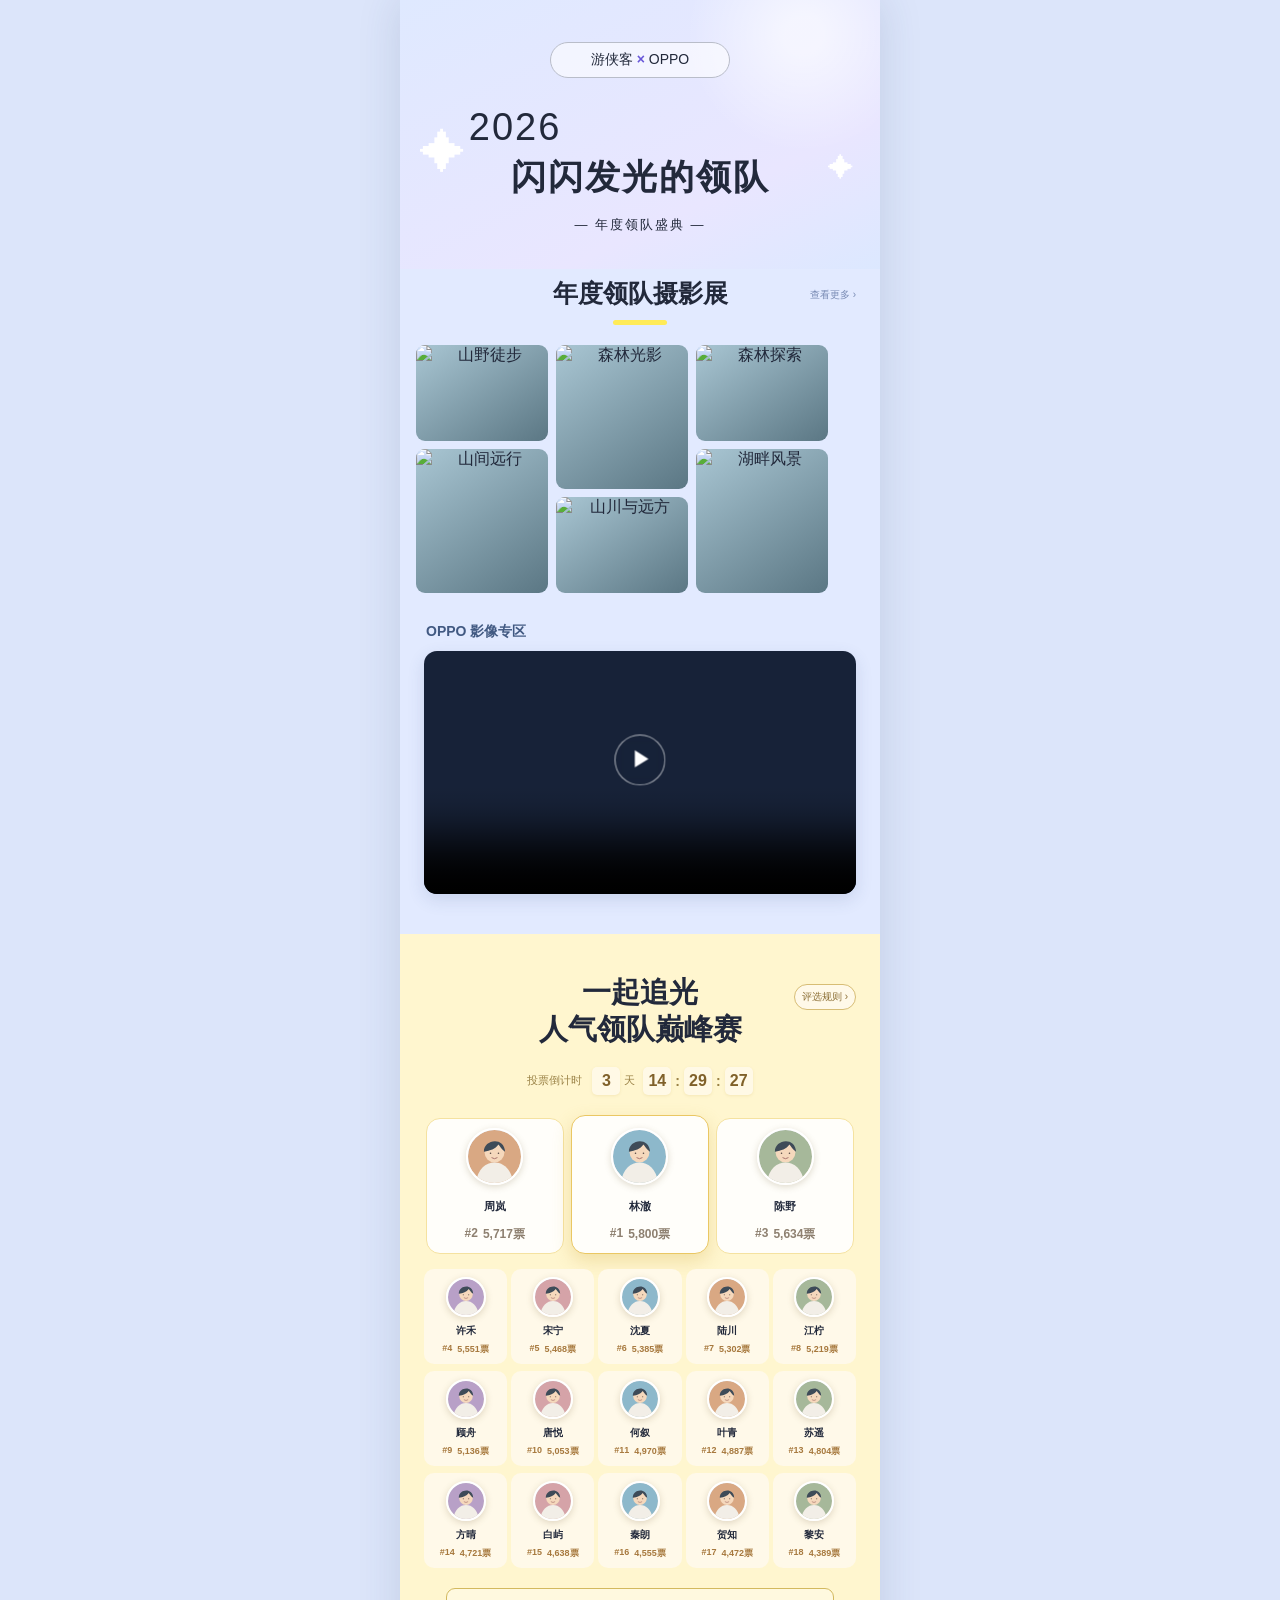
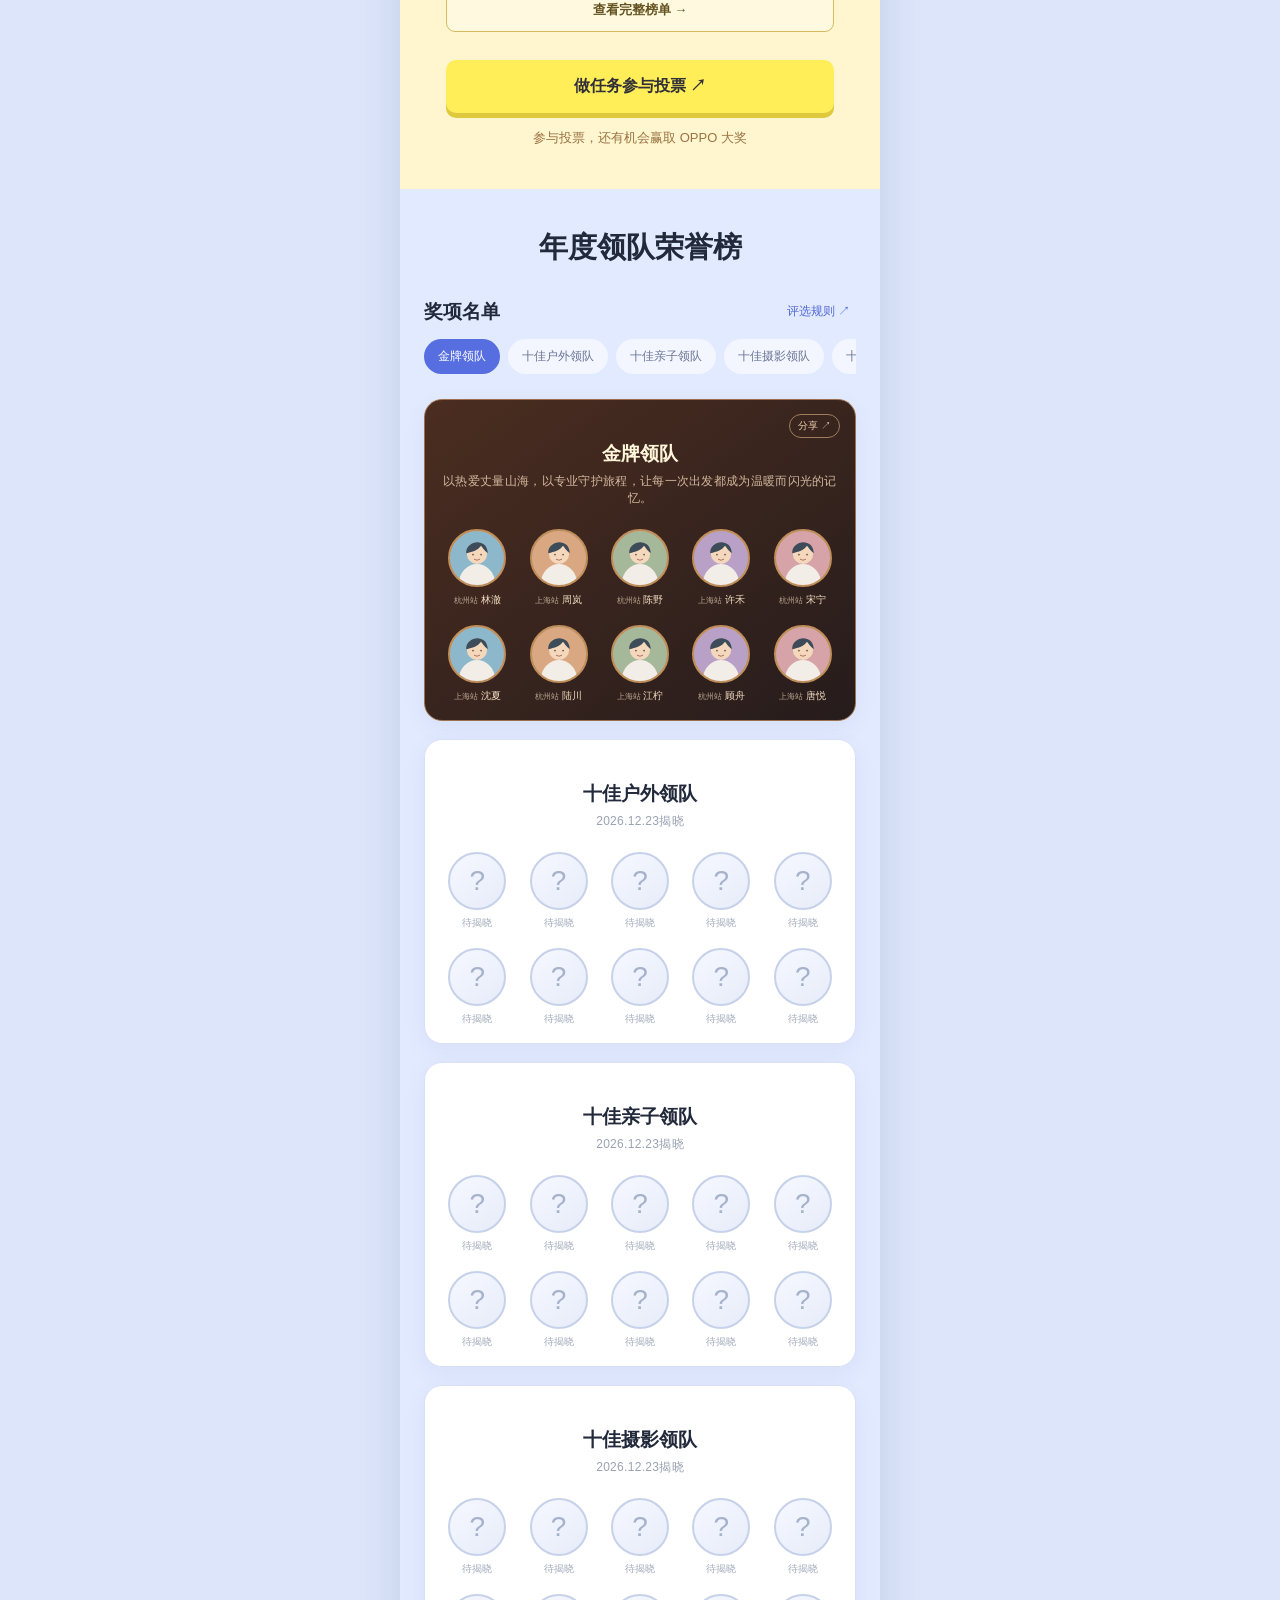
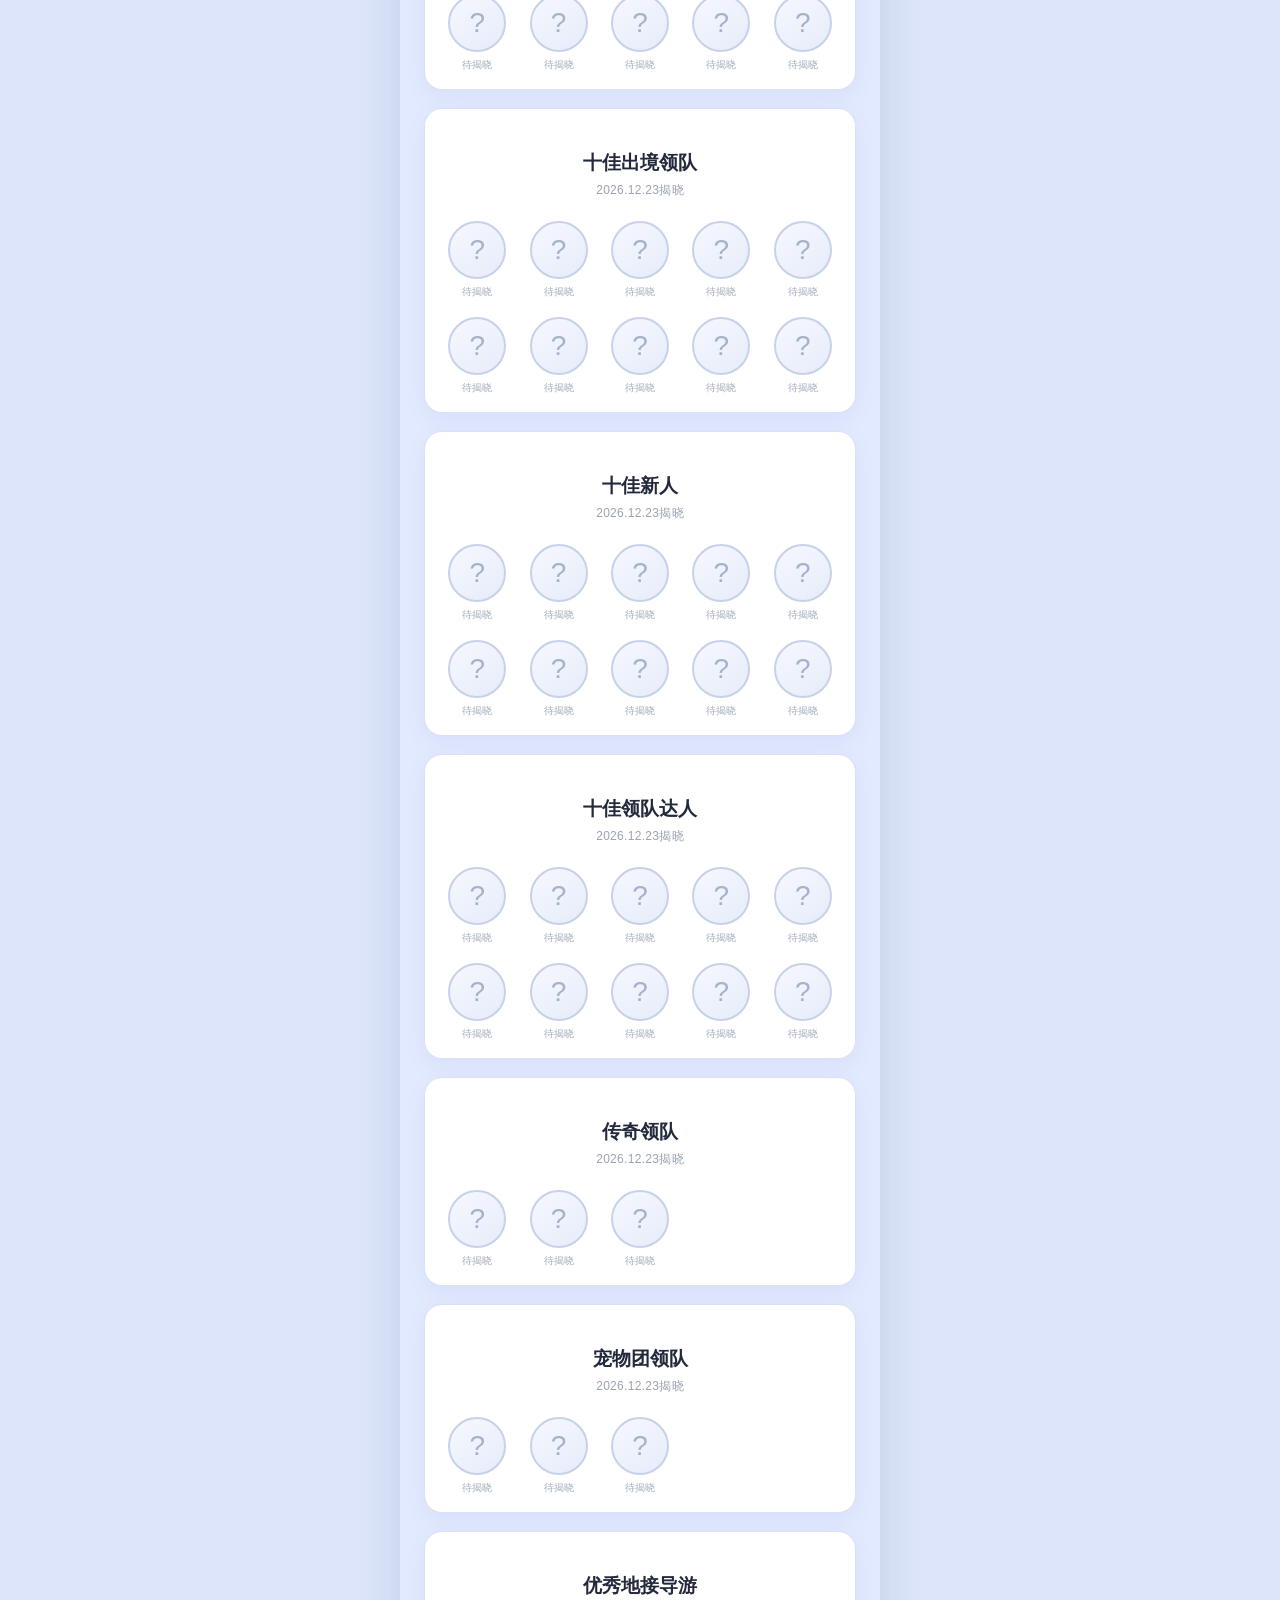
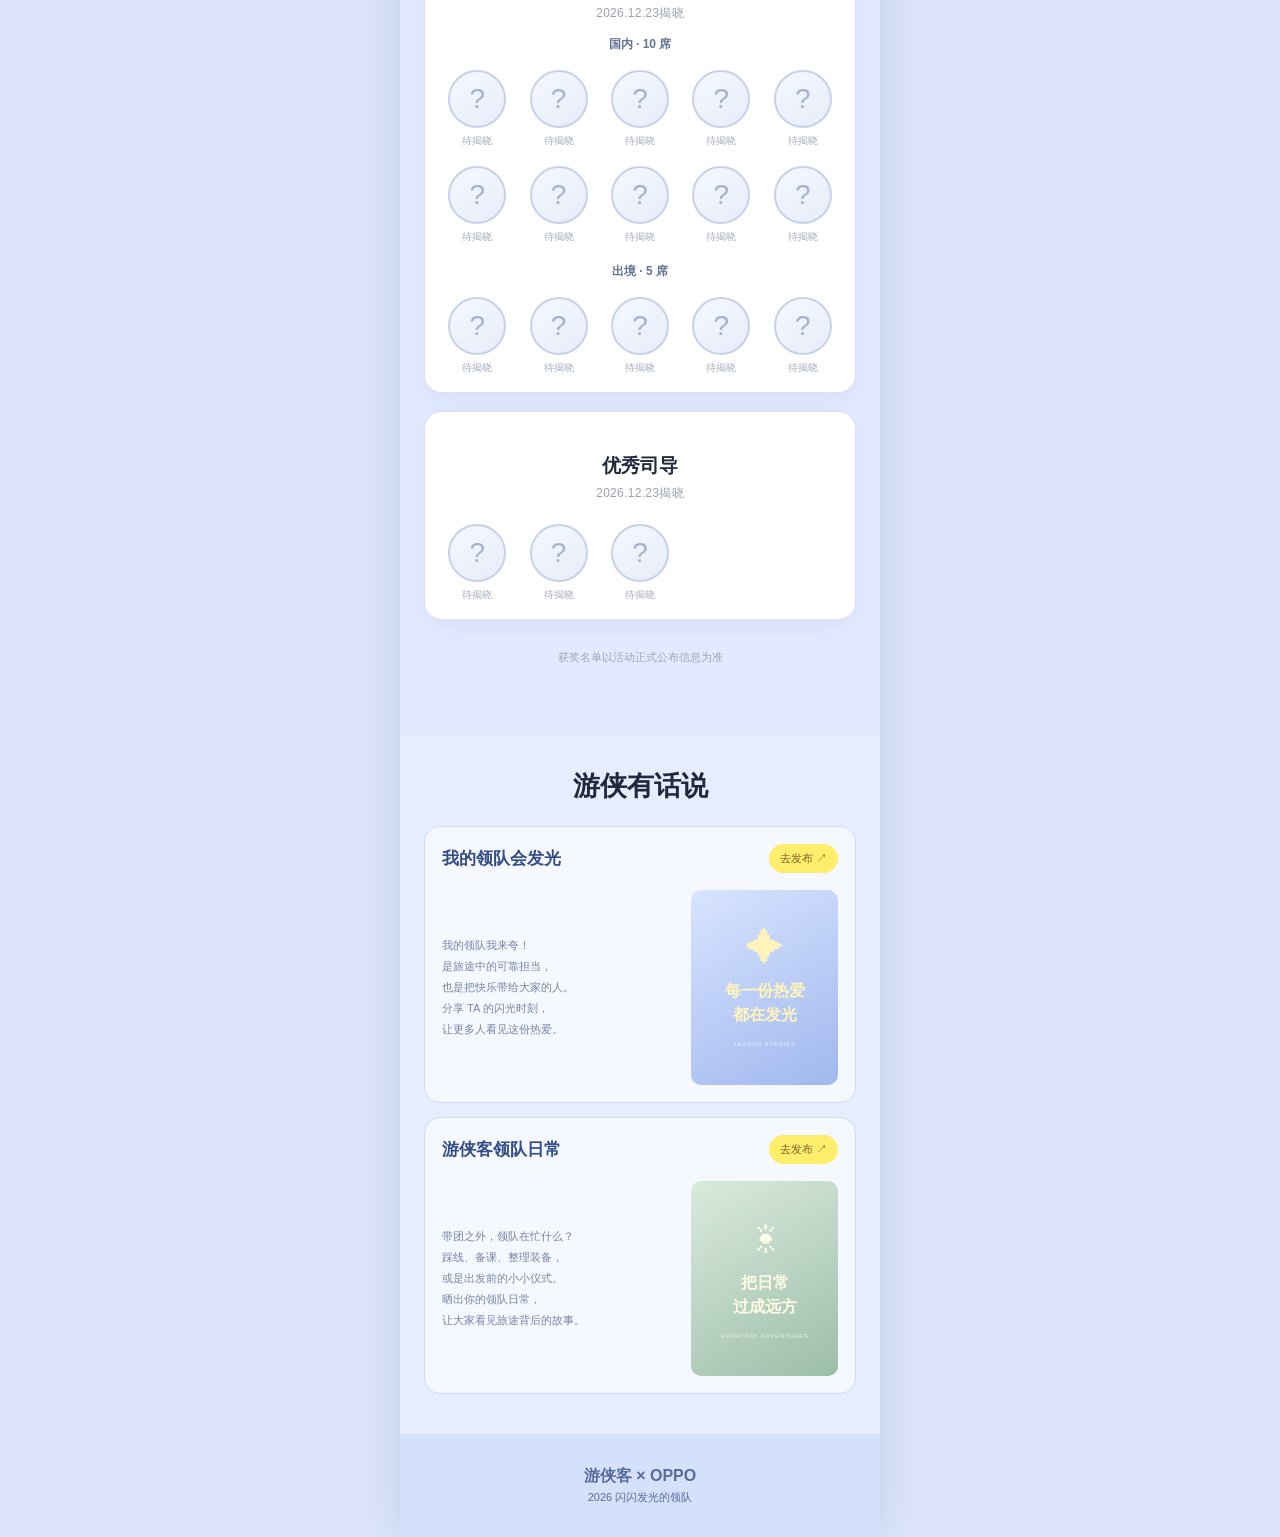
==== index.html @ f1cf66a9 "Add 2026 Youxiake leader awards prototype" ====
<!doctype html><html lang="zh-CN"><head><meta charset="utf-8"><meta name="viewport" content="width=device-width,initial-scale=1"><title>2026 闪闪发光的领队</title><link rel="stylesheet" href="style.css"></head><body><main class="page">
<header class="hero"><div class="brand">游侠客 <em>×</em> OPPO</div><div class="year">2026</div><h1>闪闪发光的领队</h1><p>— 年度领队盛典 —</p></header>
<section class="photo"><div class="photo-section-heading"><h2>年度领队摄影展</h2><a href="./photography.html">查看更多 ›</a></div><div class="photo-wall" tabindex="0" aria-label="年度领队摄影展，左右滑动查看照片"><div class="photo-wall-track"><div class="photo-wall-column"><div class="photo-wall-item wide"><img src="https://images.unsplash.com/photo-1551632811-561732d1e306?auto=format&amp;fit=crop&amp;w=600&amp;q=80" alt="山野徒步" loading="lazy"></div><div class="photo-wall-item tall"><img src="https://images.unsplash.com/photo-1500534623283-312aade485b7?auto=format&amp;fit=crop&amp;w=600&amp;q=80" alt="山间远行" loading="lazy"></div></div><div class="photo-wall-column"><div class="photo-wall-item tall"><img src="https://images.unsplash.com/photo-1472396961693-142e6e269027?auto=format&amp;fit=crop&amp;w=600&amp;q=80" alt="森林光影" loading="lazy"></div><div class="photo-wall-item wide"><img src="https://images.unsplash.com/photo-1469474968028-56623f02e42e?auto=format&amp;fit=crop&amp;w=600&amp;q=80" alt="山川与远方" loading="lazy"></div></div><div class="photo-wall-column"><div class="photo-wall-item wide"><img src="https://images.unsplash.com/photo-1441974231531-c6227db76b6e?auto=format&amp;fit=crop&amp;w=600&amp;q=80" alt="森林探索" loading="lazy"></div><div class="photo-wall-item tall"><img src="https://images.unsplash.com/photo-1470770841072-f978cf4d019e?auto=format&amp;fit=crop&amp;w=600&amp;q=80" alt="湖畔风景" loading="lazy"></div></div></div></div><section class="oppo-video-section" id="oppoZone" aria-label="OPPO影像视频专区"><div class="oppo-video-heading"><strong>OPPO 影像专区</strong></div><div class="oppo-video-player"><video id="oppoVideo" controls playsinline preload="none" poster="https://images.unsplash.com/photo-1469474968028-56623f02e42e?auto=format&amp;fit=crop&amp;w=900&amp;q=80" aria-label="OPPO影像示例视频"><source src="https://interactive-examples.mdn.mozilla.net/media/cc0-videos/flower.mp4" type="video/mp4">当前浏览器不支持视频播放。</video><button type="button" class="oppo-video-play" id="oppoVideoPlay" aria-label="播放影像视频"><span>▶</span></button></div><p id="oppoVideoStatus" class="oppo-video-status" role="status"></p></section></section>
<section class="vote"><div class="vote-title"><h2>一起追光<br>人气领队巅峰赛</h2><button id="voteRulesButton" type="button">评选规则 ›</button></div><div class="vote-countdown" aria-label="投票倒计时"><span>投票倒计时</span><div id="countdown"><b>3</b><em>天</em><b>14</b><i>:</i><b>29</b><i>:</i><b>29</b></div></div><div class="podium" id="podium"></div><div class="leader-grid" id="leaderGrid"></div><a class="ranking-link" href="./ranking.html">查看完整榜单 →</a><button class="main-action" id="voteButton">做任务参与投票 ↗</button><p class="prize">参与投票，还有机会赢取 OPPO 大奖</p></section>
<section class="awards" id="awards"><h2>年度领队荣誉榜</h2><div class="toolbar"><b>奖项名单</b><button id="rulesButton">评选规则 ↗</button></div><nav id="awardNav" class="award-nav" aria-label="奖项导航"></nav><div id="awardList"></div><small class="footnote">获奖名单以活动正式公布信息为准</small></section><section class="creation-section" aria-labelledby="creationTitle"><h2 id="creationTitle">游侠有话说</h2><article class="creation-card glow-story"><div class="creation-card-heading"><h3>我的领队会发光</h3><button type="button" data-publish-topic="我的领队会发光">去发布 ↗</button></div><div class="creation-card-body"><p>我的领队我来夸！<br>是旅途中的可靠担当，<br>也是把快乐带给大家的人。<br>分享 TA 的闪光时刻，<br>让更多人看见这份热爱。</p><div class="creation-art glow-art" aria-hidden="true"><span>✦</span><b>每一份热爱<br>都在发光</b><small>LEADER STORIES</small></div></div></article><article class="creation-card daily-story"><div class="creation-card-heading"><h3>游侠客领队日常</h3><button type="button" data-publish-topic="游侠客领队日常">去发布 ↗</button></div><div class="creation-card-body"><p>带团之外，领队在忙什么？<br>踩线、备课、整理装备，<br>或是出发前的小小仪式。<br>晒出你的领队日常，<br>让大家看见旅途背后的故事。</p><div class="creation-art daily-art" aria-hidden="true"><span>☀</span><b>把日常<br>过成远方</b><small>EVERYDAY ADVENTURES</small></div></div></article></section><footer>游侠客 × OPPO<br><small>2026 闪闪发光的领队</small></footer></main><div id="toast" class="toast" role="status"></div><dialog id="voteRulesDialog" class="half-sheet"><form method="dialog"><button class="close" aria-label="关闭">×</button><h2>人气领队评选规则</h2><ol><li><b>参选范围</b><p>所有参选领队进入人气领队池。</p></li><li><b>评选方式</b><p>通过投票产生人气领队，按有效票数排序，前 20 名成为人气领队。</p></li><li><b>榜单展示</b><p>活动页展示前 18 名；点击“查看完整榜单”可查看完整排名。排名与票数以正式活动数据为准。</p></li><li><b>参与方式</b><p>投票任务及 OPPO 奖品详情将在活动开启时公布。</p></li></ol><button class="dialog-ok">我知道了</button></form></dialog><dialog id="rulesDialog"><form method="dialog"><button class="close" aria-label="关闭">×</button><h2>评选规则</h2><p>人气领队由投票选出前 20 名。其他奖项每天上午 10:00 揭晓 2–3 个，未揭晓席位以问号展示。</p><p>具体评选标准、投票任务、活动时间及奖品规则将在官方公布后补充。</p><button class="dialog-ok">知道了</button></form></dialog><script src="ranking-data.js"></script><script src="app.js"></script><script src="leader-popup.js"></script><script src="vote-tasks.js"></script><script src="award-posters.js"></script></body></html>
---- style.css ----
:root{font-family:-apple-system,BlinkMacSystemFont,"PingFang SC","Microsoft YaHei",sans-serif;color:#22293b;background:#dce5fa}*{box-sizing:border-box}html{scroll-behavior:smooth}body{margin:0}button{font:inherit;cursor:pointer}.page{max-width:480px;min-height:100vh;margin:auto;background:#e2eaff;box-shadow:0 0 40px #2d467227;overflow:hidden}.hero{position:relative;min-height:430px;padding:42px 26px 30px;text-align:center;background:radial-gradient(circle at 84% 13%,#fff9 0 4%,transparent 25%),linear-gradient(155deg,#dfe9ff,#e9e6ff 70%,#dce8ff)}.hero:before,.hero:after{content:'✦';position:absolute;color:#fff;font-size:46px}.hero:before{left:20px;top:126px}.hero:after{right:26px;bottom:85px;font-size:26px}.brand{display:inline-block;min-width:180px;padding:8px 20px;border:1px solid #b9bdc9;border-radius:30px;background:#fff9;font-size:14px}.brand em{font-style:normal;font-weight:800;color:#6958d9}.year{margin-top:40px;text-align:left;padding-left:10%;font-size:38px;font-weight:300;letter-spacing:2px}.hero h1{margin:5px 0 15px;font-size:35px;font-weight:600;letter-spacing:2px}.hero p{font-size:13px;letter-spacing:2px}.countdown{display:flex;flex-direction:column;gap:6px;width:72%;margin:28px auto 0;padding:14px;border:2px solid #668cff;border-radius:8px;background:#ffffff4d;font-size:12px}.countdown strong{font-size:19px}.photo,.vote,.awards{padding:40px 24px}.photo{text-align:center;padding-top:15px}.eyebrow{display:block;font-size:10px;font-weight:800;letter-spacing:2px;color:#6474a9}.photo h2,.vote h2,.awards h2{margin:12px 0;font-size:27px;line-height:1.3}.photo>p,.vote>p,.awards>p{font-size:13px;line-height:1.7}.photo h2:after{content:'';display:block;width:54px;height:5px;border-radius:5px;background:#ffeb58;margin:12px auto}.photo-grid{display:grid;grid-template-columns:1fr 1fr;gap:8px;margin-top:24px}.tile{display:flex;align-items:end;min-height:160px;padding:10px;border-radius:10px;color:white;text-align:left;font-size:11px;font-weight:700;text-shadow:0 1px 5px #0008}.mountains{background:linear-gradient(145deg,#adc3a7 8%,#70859b 52%,#303d55)}.sky{background:linear-gradient(150deg,#9fcae9,#5f86ac 60%,#30496a)}.city{background:linear-gradient(145deg,#d0b292,#837b73 60%,#4b5664)}.forest{background:linear-gradient(145deg,#b2caa0,#588c7b 55%,#284e5a)}.asset-note{display:block;margin-top:10px;color:#8992a8;font-size:10px}.oppo{position:relative;overflow:hidden;min-height:200px;margin-top:35px;padding:40px 20px;border-radius:18px;background:radial-gradient(circle at 80% 35%,#5678ab 0,#1c315b 45%,#111c3a 75%);color:white;text-align:left}.oppo:after{content:'◉';position:absolute;right:12px;top:24px;font-size:145px;line-height:1;color:#91b7ff44}.oppo span{position:relative;z-index:1;padding:5px 10px;border:1px solid #a9d5ff;border-radius:20px;font-size:11px}.oppo h3{position:relative;z-index:1;margin:34px 0 7px;font-size:21px}.oppo p{position:relative;z-index:1;font-size:11px;color:#c6d4ee}.vote{background:#fff6cf;text-align:center}.vote .eyebrow{color:#a88637}.vote h2{font-size:31px}.ranking{display:flex;align-items:center;justify-content:space-between;margin-top:25px;padding:14px 16px;border-radius:14px;background:#fff;color:#272f45;font-size:13px}.ranking b{color:#e68154}.ranking button,.toolbar button{border:0;background:none;color:#5368d4;font-size:12px}.podium{display:flex;align-items:end;justify-content:center;gap:12px;margin:26px 0 12px}.podium>div{display:flex;flex-direction:column;align-items:center;gap:7px;width:29%}.podium i{font-style:normal;font-size:13px;color:#b49762}.podium b{display:grid;place-items:center;width:70px;height:70px;border:3px solid #fff;border-radius:50%;background:#e6e4df;color:#aaa;font-size:35px;box-shadow:0 5px 13px #ac925530}.podium .champion b{width:90px;height:90px;background:#fff3bb;border-color:#f6ce61;color:#d9b963}.podium span{font-size:12px;color:#8e8070}.vote>small{color:#9b8966;font-size:11px}.main-action{display:block;width:90%;margin:28px auto 0;padding:16px;border:0;border-radius:10px;background:#ffee57;color:#313039;font-weight:800;box-shadow:0 5px 0 #dfc93f}.prize{margin:14px 0 0;color:#9a7444}.awards{text-align:center}.awards h2{font-size:29px}.schedule{display:flex;align-items:center;justify-content:space-between;margin:28px 0;padding:16px;border:1px solid #bfcbf1;border-radius:12px;background:#f3f6ff;text-align:left}.schedule b,.schedule small{display:block}.schedule b{font-size:13px}.schedule small{margin-top:5px;color:#838ba3;font-size:11px}.schedule button{padding:8px 10px;border:1px solid #c8cde0;border-radius:20px;background:white;font-size:11px}.toolbar{display:flex;justify-content:space-between;align-items:center;margin:32px 0 14px;text-align:left}.toolbar b{font-size:19px}.award-nav{display:flex;gap:8px;overflow:auto;scrollbar-width:none;padding-bottom:15px}.award-nav button{flex:none;padding:9px 13px;border:0;border-radius:20px;background:#f4f6ff;color:#6a7594;font-size:12px}.award-nav button.active{background:#566ee0;color:white}.award{scroll-margin-top:20px;margin:12px 0 18px;padding:17px 15px 12px;border:1px solid #d9e0fa;border-radius:18px;background:#fff;text-align:left;box-shadow:0 7px 22px #41609a12}.award-head{display:flex;align-items:center;gap:12px;margin-bottom:17px}.icon{display:grid;place-items:center;flex:none;width:46px;height:46px;border-radius:12px;background:#fff0ca;color:#a87d1e;font-size:25px}.award-head>div:nth-child(2){flex:1}.award-head small{color:#a38c62;font-size:10px}.award-head h3{margin:3px 0;font-size:17px}.award-head p{margin:0;color:#9aa2b2;font-size:11px}.award-head>strong{color:#d6b971;font-size:27px}.award-head>strong small{margin-left:2px;color:#adb4c1}.green .icon{background:#e4f5e9;color:#519975}.coral .icon{background:#fff0e8;color:#e88c69}.blue .icon{background:#e9f1ff;color:#6989d1}.violet .icon{background:#f0ebff;color:#9276d1}.mint .icon{background:#e6f9f5;color:#55ab9a}.rose .icon{background:#ffebf3;color:#d2759c}.winner-row{display:flex;gap:9px;overflow-x:auto;scroll-snap-type:x mandatory;scrollbar-width:none;padding:2px 1px 8px}.winner{position:relative;display:flex;flex:0 0 91px;height:125px;flex-direction:column;align-items:center;justify-content:center;border:1px solid #e2e7f4;border-radius:10px;background:linear-gradient(150deg,#f7f9ff,#eef2fb);scroll-snap-align:start}.winner>span{position:absolute;top:8px;left:9px;color:#b3bbca;font-size:10px}.winner b{font-size:43px;font-weight:300;color:#c1cadc}.winner small{font-size:10px;color:#a7afbd}.subgroup{margin:10px 0 8px;color:#657394;font-size:12px;font-weight:700}.swipe-hint{text-align:right;color:#aab2c2;font-size:10px}.footnote{display:block;margin:30px 0;color:#9ca5ba;font-size:11px}footer{padding:32px;text-align:center;background:#d5e0fa;color:#586c9b;font-weight:700}footer small{font-size:11px;font-weight:400}.toast{position:fixed;z-index:4;left:50%;bottom:28px;transform:translateX(-50%);width:max-content;max-width:90vw;padding:11px 17px;border-radius:20px;background:#263248;color:white;font-size:12px;opacity:0;pointer-events:none;transition:opacity .2s}.toast.visible{opacity:1}dialog{max-width:380px;width:calc(100% - 40px);border:0;border-radius:17px;padding:22px;color:#273047;box-shadow:0 15px 55px #1b2e6070}dialog::backdrop{background:#14234580}dialog h2{margin:5px 0 18px}dialog p{font-size:13px;line-height:1.8}.close{float:right;border:0;background:none;font-size:23px}.dialog-ok{width:100%;margin-top:10px;padding:12px;border:0;border-radius:9px;background:#566ee0;color:white}@media(max-width:360px){.photo,.vote,.awards{padding-left:17px;padding-right:17px}.hero h1{font-size:30px}.tile{min-height:130px}}

.photo-carousel{position:relative;width:min(100%,330px);aspect-ratio:3/4;margin:24px auto 0;overflow:hidden;border-radius:14px;box-shadow:0 12px 30px #334a7540}.photo-track{display:flex;width:100%;height:100%;transition:transform .4s ease}.photo-slide{display:flex;align-items:end;flex:0 0 100%;width:100%;height:100%;padding:22px;color:white;text-align:left;font-size:17px;font-weight:700;text-shadow:0 2px 8px #0008}.photo-arrow{position:absolute;top:50%;transform:translateY(-50%);display:grid;place-items:center;width:34px;height:42px;border:0;border-radius:8px;background:#17243d88;color:white;font-size:29px}.photo-arrow.previous{left:9px}.photo-arrow.next{right:9px}.photo-pagination{display:flex;justify-content:center;gap:7px;margin:14px 0 0}.photo-pagination button{width:7px;height:7px;padding:0;border:0;border-radius:10px;background:#aebbd9}.photo-pagination button.active{width:19px;background:#5f7fe4}@media(prefers-reduced-motion:reduce){.photo-track{transition:none}}

.ranking{align-items:flex-start;text-align:left}.ranking small{color:#9a9da3;font-size:10px}.podium{gap:5px}.podium .leader-card{width:32%;padding:11px 3px 14px;background:#fffefa;border:1px solid #f5e2a0;border-radius:14px}.podium .leader-card:nth-child(2){padding-top:17px;border-color:#eac763;box-shadow:0 7px 18px #d2ae4950}.leader-card{display:flex;flex-direction:column;align-items:center;min-width:0;text-align:center}.leader-rank{font-size:11px;font-weight:800;color:#b18f50}.leader-avatar{display:grid;place-items:center;flex:none;width:48px;height:48px;margin:7px auto;border:2px solid #f1d384;border-radius:50%;background:linear-gradient(145deg,#d6e0f2,#f3e6ca);color:#aaacc0;font-size:24px}.featured .leader-avatar{width:65px;height:65px}.leader-card strong{width:100%;overflow:hidden;text-overflow:ellipsis;white-space:nowrap;font-size:12px}.leader-station{width:100%;overflow:hidden;text-overflow:ellipsis;white-space:nowrap;margin-top:3px;color:#9299a9;font-size:10px}.leader-votes{margin-top:5px;color:#c09049;font-size:10px;font-weight:700}.leader-grid{display:grid;grid-template-columns:repeat(5,minmax(0,1fr));gap:10px 4px;margin-top:20px}.leader-grid .leader-card{padding:8px 1px 9px;background:#fff9e9;border-radius:10px}.leader-grid .leader-avatar{width:42px;height:42px;font-size:20px}.leader-grid .leader-card strong{font-size:10px}.leader-grid .leader-station,.leader-grid .leader-votes{font-size:9px}.ranking-link{display:block;width:90%;margin:20px auto 0;padding:12px;border:1px solid #d3b95f;border-radius:9px;color:#645321;text-decoration:none;font-size:13px;font-weight:700;background:#fff9df}.full-ranking{min-height:100vh;padding:28px 20px;background:#e2eaff}.return-link{display:inline-block;margin-bottom:32px;color:#5269bd;text-decoration:none;font-size:13px}.full-ranking h1{margin:10px 0;font-size:27px}.full-ranking>p{font-size:13px}.ranking-disclaimer{margin:20px 0;padding:13px;border-radius:10px;background:#fff9d9;color:#806d3b;font-size:11px}.full-ranking-row{display:flex;align-items:center;gap:12px;margin-bottom:8px;padding:9px 12px;border-radius:12px;background:#fff}.full-ranking-row>b{width:33px;color:#6b78a5;font-size:13px}.full-ranking-row .leader-avatar{width:40px;height:40px;margin:0;font-size:20px}.full-ranking-row>div:nth-child(3){flex:1}.full-ranking-row strong,.full-ranking-row small{display:block}.full-ranking-row strong{font-size:13px}.full-ranking-row small{margin-top:4px;color:#9aa3b4;font-size:11px}.full-ranking-row>span{color:#ab8d4c;font-size:12px}@media(max-width:360px){.leader-grid{gap:8px 2px}.leader-grid .leader-avatar{width:36px;height:36px}}

/* Compact five-column leader ranking */
.podium{gap:7px;margin:20px 0 12px}.podium .leader-card{padding:9px 3px 10px}.podium .leader-card:nth-child(2){padding-top:12px}.leader-avatar,.featured .leader-avatar,.leader-grid .leader-avatar{display:block;object-fit:cover;margin:0 auto 7px;border:2px solid #fff;border-radius:50%;box-shadow:0 2px 7px #6e5b3038}.featured .leader-avatar{width:57px;height:57px}.leader-grid{gap:7px 4px;margin-top:15px}.leader-grid .leader-card{padding:8px 2px;background:#fff9e9}.leader-grid .leader-avatar{width:40px;height:40px}.leader-identity{display:flex;justify-content:center;align-items:center;gap:2px;width:100%;white-space:nowrap}.leader-identity span{color:#89909a;font-size:9px}.leader-identity strong{width:auto;max-width:42px;font-size:10px}.leader-score{display:flex;justify-content:center;gap:5px;width:100%;margin-top:5px;color:#a7793e;font-size:9px;font-weight:700;white-space:nowrap}.podium .leader-identity span,.podium .leader-identity strong{font-size:11px}.podium .leader-score{font-size:10px}.full-ranking-row .leader-avatar{object-fit:cover}.full-ranking-row>span{font-variant-numeric:tabular-nums}@media(max-width:360px){.leader-grid .leader-avatar{width:34px;height:34px}.leader-grid .leader-identity{gap:1px}.leader-grid .leader-identity span,.leader-grid .leader-identity strong,.leader-grid .leader-score{font-size:8px}}

.award-head{position:relative;justify-content:center;text-align:center}.award-head>div:nth-child(2){flex:0 1 auto}.award-head .icon{position:absolute;left:0;top:0}.award-head>strong{position:absolute;right:0;top:4px}.award-head h3{font-size:18px}.is-revealed{background:linear-gradient(145deg,#4b2d20,#261c1c);border-color:#9b704b;color:#fff}.is-revealed .award-head h3{color:#fff5d8}.is-revealed .award-head p,.is-revealed .award-head small{color:#d3b89e}.is-revealed .award-head>strong{color:#efcd8f}.revealed-grid{display:grid;grid-template-columns:repeat(5,minmax(0,1fr));gap:17px 7px;padding:8px 0 10px}.revealed-winner{min-width:0;text-align:center}.revealed-winner img{display:block;width:min(100%,58px);aspect-ratio:1;margin:0 auto 5px;object-fit:cover;border:2px solid #c18d58;border-radius:50%;background:#bda78d}.revealed-winner span{display:block;overflow:hidden;text-overflow:ellipsis;white-space:nowrap;color:#f4dec2;font-size:11px}@media(max-width:360px){.revealed-grid{gap:14px 4px}.revealed-winner span{font-size:10px}}

.question-avatar{display:grid;place-items:center;width:min(100%,58px);aspect-ratio:1;margin:0 auto 5px;border:2px solid #c7d2ea;border-radius:50%;background:linear-gradient(145deg,#f6f8ff,#e6ecf9);color:#a5b2ca;font-size:28px;font-weight:300}.pending-winner span{color:#a3adbd}.award .subgroup{text-align:center;margin:14px 0 9px}.award .revealed-grid{padding-bottom:4px}

.award-head{min-height:auto;margin-bottom:14px}.award-head>div:nth-child(1){flex:1}.award-head h3{margin:0 0 6px;font-size:19px}.award-head p{font-size:12px;letter-spacing:.3px}.is-revealed .award-head p{color:#d3b89e}

.vote-title{position:relative;display:flex;justify-content:center;align-items:flex-start;margin:8px 0 18px}.vote-title h2{margin:0;font-size:29px}.vote-title button{position:absolute;right:0;top:10px;padding:5px 7px;border:1px solid #d7bd75;border-radius:20px;background:#fff9e8;color:#8d7036;font-size:10px;white-space:nowrap}.half-sheet{position:fixed;top:auto;bottom:0;left:0;right:0;width:min(100%,480px);max-width:none;max-height:65vh;margin:0 auto;padding:24px 23px calc(22px + env(safe-area-inset-bottom));border-radius:20px 20px 0 0;overflow:auto}.half-sheet h2{font-size:21px}.half-sheet ol{padding-left:23px;margin:20px 0}.half-sheet li{margin:0 0 18px;padding-left:2px;font-size:14px}.half-sheet li p{margin:6px 0 0;color:#737d90;font-size:12px;line-height:1.6}.half-sheet .dialog-ok{position:sticky;bottom:0}@media(max-width:390px){.vote-title{padding-top:27px}.vote-title button{top:0}.vote-title h2{font-size:27px}}

.avatar-button{display:block;margin:0 auto;padding:0;border:0;border-radius:50%;background:none;cursor:pointer}.avatar-button:focus-visible{outline:3px solid #5d75df;outline-offset:3px}.leader-dialog{width:min(400px,calc(100% - 28px));max-width:none;max-height:94vh;padding:12px;border:0;border-radius:19px;background:#fff;overflow:auto;box-shadow:0 18px 60px #0e1b3a80}.leader-dialog::backdrop{background:#17213d99}.leader-dialog-inner{position:relative}.leader-dialog-close{position:absolute;z-index:2;right:8px;top:8px;width:32px;height:32px;border:0;border-radius:50%;background:#ffffffd9;color:#29344d;font-size:22px}.leader-poster{position:relative;display:flex;flex-direction:column;align-items:center;justify-content:center;aspect-ratio:3/4;overflow:hidden;border-radius:13px;background:radial-gradient(circle at 50% 30%,#e6ecff 0,#cbd9fc 38%,#687fcb 100%);color:#243258;text-align:center}.poster-brand{position:absolute;top:20px;padding:5px 14px;border:1px solid #8293c1;border-radius:20px;background:#fffb;font-size:11px}.poster-glow{position:absolute;right:25px;top:75px;color:#fff9;font-size:55px}.leader-poster img{width:105px;height:105px;object-fit:cover;border:4px solid white;border-radius:50%;box-shadow:0 8px 25px #324d8a55}.poster-station{margin-top:18px;font-size:13px}.leader-poster h2{margin:5px 0 15px;font-size:30px}.poster-stats{display:flex;width:78%;justify-content:center;gap:38px;padding:13px 0;border-top:1px solid #ffffff9c;border-bottom:1px solid #ffffff9c}.poster-stats small,.poster-stats strong{display:block}.poster-stats small{font-size:11px;color:#4d6097}.poster-stats strong{margin-top:5px;font-size:19px}.poster-caption{position:absolute;bottom:17px;font-size:11px;letter-spacing:2px}.leader-dialog-actions{display:flex;gap:10px;margin-top:12px}.leader-dialog-actions button{flex:1;padding:13px;border:0;border-radius:9px;background:#ffe85a;color:#2d3347;font-weight:700}.leader-dialog-actions button+button{border:1px solid #c9d2e8;background:#fff;color:#5366a4}

.ranking-search{display:flex;gap:8px;margin:22px 0 18px}.ranking-search input{flex:1;min-width:0;padding:12px 14px;border:1px solid #ccd6ef;border-radius:10px;background:#fff;color:#273047;font:inherit;font-size:13px}.ranking-search input:focus{outline:2px solid #7c95e6;outline-offset:1px}.ranking-search button{padding:0 20px;border:0;border-radius:10px;background:#566ee0;color:#fff;font-size:13px;font-weight:600}.ranking-empty{text-align:center;padding:35px 10px;color:#7d89a3;font-size:13px}.full-ranking-row>div:has(>strong){flex:1}

.task-sheet{position:fixed;top:auto;bottom:0;left:0;right:0;width:min(100%,480px);max-width:none;max-height:72vh;margin:0 auto;padding:10px 20px calc(20px + env(safe-area-inset-bottom));overflow:auto;border:0;border-radius:22px 22px 0 0;background:linear-gradient(180deg,#e8eeff,#f8faff);color:#293650;box-shadow:0 -12px 45px #263e6c30}.task-sheet::backdrop{background:#1c2a486e}.task-handle{width:35px;height:4px;margin:0 auto 20px;border-radius:5px;background:#bbc9e9}.task-heading{display:flex;justify-content:space-between;align-items:center;margin-bottom:8px}.task-heading span{font-size:11px;color:#7184b5;letter-spacing:2px}.task-heading h2{margin:5px 0 9px;font-size:21px}.task-close{align-self:flex-start;width:30px;height:30px;padding:0;border:0;border-radius:50%;background:#fff;color:#7c88a4;font-size:23px}.task-row{display:flex;align-items:center;gap:11px;padding:17px 0;border-bottom:1px solid #dfe6f5}.task-row:last-child{border:0}.task-icon{display:grid;place-items:center;flex:none;width:40px;height:44px;border-radius:12px;background:#dee7ff;color:#637bdd;font-size:25px}.task-copy{flex:1;min-width:0}.task-name{font-size:13px;font-weight:700;line-height:1.5}.task-type{display:inline-block;margin-top:4px;padding:2px 6px;border-radius:4px;background:#e9eefc;color:#8894b1;font-size:9px}.task-copy p{margin:5px 0;color:#8b96ae;font-size:10px;line-height:1.6}.task-copy strong{font-size:11px;color:#a58a31}.task-action{flex:none;padding:8px 12px;border:0;border-radius:20px;background:#ffeb66;color:#635323;font-size:12px;font-weight:600}.task-action:active{background:#f2d950}.task-feedback{margin:5px 0 0;font-size:11px;line-height:1.7;color:#657ba7}.task-feedback:empty{display:none}@media(max-width:360px){.task-sheet{padding-left:15px;padding-right:15px}.task-row{gap:8px}.task-icon{width:33px;height:38px}.task-action{padding:8px 10px}.task-heading h2{font-size:19px}}

.task-copy .task-type{display:block;width:max-content;margin:0 0 7px;padding:0;background:none;color:#596fa9;font-size:12px;font-weight:700}.task-copy p{margin:0 0 7px;color:#485974;font-size:12px;line-height:1.7}

.available-points{margin:11px 0 0;text-align:center;color:#8994aa;font-size:11px;line-height:1.5}.available-points b{margin-left:4px;color:#a58a31;font-size:13px;font-weight:700}.task-points{margin:0 0 2px;text-align:left}

.vote-result{width:min(340px,calc(100% - 48px));padding:27px 22px 20px;text-align:center;border:0;border-radius:18px;background:#f8faff;color:#293650}.vote-result::backdrop{background:#14234570}.vote-success-icon{display:grid;place-items:center;width:48px;height:48px;margin:0 auto 13px;border-radius:50%;background:#e3ebff;color:#617cdf;font-size:27px}.vote-result h2{margin:0 0 15px;font-size:21px}.vote-result p{margin:0;font-size:14px;line-height:1.9}.vote-result p strong{color:#a58a31;white-space:nowrap}.vote-result>small{display:block;margin-top:9px;color:#8b95ab;font-size:11px}.vote-result form button{width:100%;margin-top:24px;padding:12px;border:0;border-radius:9px;background:#ffeb66;color:#635323;font-weight:700}

.poster-award{margin-top:8px;padding:7px 15px;border:1px solid #ffffffa6;border-radius:20px;background:#ffffff40;color:#475d9a;font-size:13px;letter-spacing:2px}.leader-dialog-inner>.poster-stats{width:100%;margin:12px 0 0;padding:13px 0;border:1px solid #e3e9f6;border-radius:10px;background:#f5f8ff;gap:0}.leader-dialog-inner>.poster-stats>div{flex:1}.leader-dialog-inner>.poster-stats>div+div{border-left:1px solid #dce4f3}.leader-dialog-inner>.poster-stats strong{font-size:19px;color:#334c8c}.leader-promotions{display:grid;grid-template-columns:repeat(2,minmax(0,1fr));gap:12px;margin-top:14px}.leader-promotions[hidden]{display:none}.leader-promotion{min-width:0;display:block;text-decoration:none;text-align:left;color:#33415d}.leader-promotion img{display:block;width:100%;aspect-ratio:1;object-fit:cover;border-radius:9px;background:#e9edf7}.leader-promotion>span{display:block;margin:6px 0 3px;color:#8b97ad;font-size:10px}.leader-promotion>strong{display:-webkit-box;-webkit-box-orient:vertical;-webkit-line-clamp:2;overflow:hidden;font-size:12px;font-weight:600;line-height:1.6}.leader-dialog{overscroll-behavior:contain}

/* Compact profile promotions, with the poster kept at a 3:4 ratio. */
.leader-dialog{width:min(360px,calc(100% - 28px));padding:10px;max-height:96dvh}
.leader-poster{width:min(100%,calc((100dvh - 310px)*.75));min-width:150px;margin:0 auto}
.leader-poster img{width:clamp(60px,12dvh,95px);height:clamp(60px,12dvh,95px)}
.leader-poster .poster-brand{top:12px;padding:4px 10px;font-size:10px}
.leader-poster .poster-station{margin-top:10px;font-size:11px}
.leader-poster h2{margin:4px 0 7px;font-size:26px}
.leader-poster .poster-award{margin-top:3px;padding:5px 9px;font-size:11px;letter-spacing:1px}
.leader-poster .poster-caption{bottom:11px;font-size:9px;letter-spacing:1px}
.leader-poster .poster-glow{top:50px;font-size:38px;right:15px}
.leader-dialog-inner>.poster-stats{margin-top:8px;padding:7px 0}
.leader-dialog-inner>.poster-stats strong{margin-top:2px;font-size:17px}
.leader-promotions{grid-template-columns:1fr;gap:7px;margin-top:9px}
.leader-promotion{display:grid;grid-template-columns:48px minmax(0,1fr);grid-template-rows:auto auto;column-gap:10px;row-gap:2px;align-items:center;padding:5px 7px;border:1px solid #e6ebf6;border-radius:9px;background:#f8faff}
.leader-promotion img{grid-row:1/3;width:48px;height:48px;aspect-ratio:1;border-radius:6px}
.leader-promotion>span{align-self:end;margin:0;font-size:9px}
.leader-promotion>strong{align-self:start;font-size:11px;line-height:1.5;-webkit-line-clamp:2}
.leader-dialog .available-points{margin-top:7px;font-size:10px}
.leader-dialog-actions{margin-top:7px;gap:8px}
.leader-dialog-actions button{padding:10px;font-size:13px}
@media(max-height:650px){.leader-poster{min-width:135px}.leader-poster img{width:60px;height:60px}.leader-poster h2{font-size:22px}.leader-poster .poster-caption{font-size:8px}.leader-promotion{grid-template-columns:40px minmax(0,1fr)}.leader-promotion img{width:40px;height:40px}}

.leader-dialog-inner>.poster-stats{justify-content:flex-start;gap:17px;width:auto;margin:0 38px 9px 2px;padding:4px 0;border:0;border-radius:0;background:none;text-align:left}.leader-dialog-inner>.poster-stats>div{display:flex;align-items:baseline;gap:5px;flex:0 1 auto}.leader-dialog-inner>.poster-stats>div+div{border:0}.leader-dialog-inner>.poster-stats small{font-size:10px;color:#929db2}.leader-dialog-inner>.poster-stats strong{margin:0;font-size:12px;color:#536a9f}.leader-dialog-close{top:0;right:0;width:26px;height:26px;font-size:20px}

.leader-dialog-inner>.poster-stats{justify-content:center;gap:18px;width:100%;margin:8px 0 0;padding:2px 0;text-align:center}.leader-dialog-inner>.poster-stats>strong{font-size:12px;font-weight:600;color:#536a9f}

.leader-dialog-inner>.poster-stats{justify-content:flex-start;gap:12px;padding:2px 4px}.poster-stats>a{margin-left:auto;color:#8390ad;font-size:10px;text-decoration:none;font-weight:400}.vote-details{padding:25px 22px;min-height:100dvh}.vote-details h1{margin:0 0 23px;font-size:24px}.vote-detail-summary{padding:24px;border-radius:17px;background:#f8faff;text-align:center}.vote-detail-summary img{width:64px;height:64px;border-radius:50%;border:3px solid white}.vote-detail-summary h2{margin:9px 0 3px;font-size:18px}.vote-detail-summary>span{font-size:11px;color:#929db4}.vote-detail-summary>strong{display:block;margin:20px 0 4px;font-size:29px;color:#536bc6}.vote-detail-summary>small{font-size:11px;color:#939eb6}.detail-list-title{display:flex;align-items:center;justify-content:space-between;margin:28px 0 13px}.detail-list-title h2{margin:0;font-size:17px}.detail-list-title small{color:#929eb5;font-size:10px}.vote-record{display:flex;align-items:center;justify-content:space-between;gap:12px;margin-bottom:9px;padding:16px;border-radius:12px;background:white}.vote-record strong{display:block;font-size:13px}.vote-record small,.vote-record span{display:block;margin-top:6px;font-size:10px;color:#99a3b7}.vote-record b{flex:none;color:#a78c3e;font-size:15px}

.vote-source{padding:18px 16px;margin-bottom:12px;border-radius:14px;background:#fff}.vote-source-heading{display:flex;align-items:center;justify-content:space-between;gap:12px}.vote-source-heading h3{margin:0;font-size:15px}.vote-source-heading>strong{color:#a58a31;font-size:19px;white-space:nowrap}.vote-source-formula{margin:13px 0 7px;color:#596fa3;font-size:12px;line-height:1.6}.vote-source-detail{margin:0;color:#8c98af;font-size:11px;line-height:1.7}.vote-source-rule{margin:12px 0 0;padding-top:11px;border-top:1px solid #edf0f7;color:#99a3b6;font-size:10px;line-height:1.8}.personal-vote-records{margin-top:13px;font-size:11px;color:#7f8fab}.personal-vote-records summary{cursor:pointer}.personal-vote-row{display:flex;justify-content:space-between;padding:10px 0;border-bottom:1px solid #edf0f7}.personal-vote-row strong{color:#a58a31}

.award-nav{scroll-snap-type:x proximity;overscroll-behavior-x:contain;padding-bottom:13px}.award-nav button{scroll-snap-align:start;padding:9px 14px}

.award-head{padding-top:24px}.award-share{position:absolute;right:0;top:-3px;border:1px solid #d3dced;border-radius:20px;background:transparent;color:#8796b6;font-size:10px;padding:4px 8px}.is-revealed .award-share{color:#e9cead;border-color:#9e7e5d}.award-winner-button{padding:0;border:0;background:transparent;font:inherit;cursor:pointer}.revealed-winner span{white-space:normal;font-size:10px;line-height:1.6}.revealed-winner span small{font-size:8px;opacity:.7;white-space:nowrap}.award-poster-dialog{width:min(360px,calc(100% - 30px));max-height:94dvh;padding:12px;border:0;border-radius:17px;background:#f8faff;overflow:auto}.award-poster-dialog::backdrop{background:#16213b99}.award-poster-dialog>.close{margin-bottom:7px}.award-poster-preview{display:block;clear:both;width:100%;border-radius:10px}.award-poster-preview[hidden]{display:none}.award-poster-share{width:100%;margin-top:12px;padding:12px;border:0;border-radius:9px;background:#ffeb66;color:#635323;font-weight:700}.award-share-options{display:flex;gap:8px;margin-top:9px}.award-share-options[hidden]{display:none}.award-share-options button{flex:1;padding:10px 4px;border:1px solid #d8e0f2;border-radius:9px;background:white;color:#6176a4;font-size:12px}.award-poster-message{margin:9px 0 0;color:#8c9ab4;font-size:11px;line-height:1.6}.award-poster-message:empty{display:none}

.creation-section{padding:33px 24px 40px;text-align:center;background:#e6edff}.creation-section h2{margin:12px 0 9px;font-size:27px}.creation-intro{margin:0 0 24px;color:#8391b0;font-size:12px}.creation-card{margin:14px 0 0;padding:17px;border:1px solid #cedbf4;border-radius:16px;background:#f6f8ff;text-align:left}.creation-card-heading{display:flex;align-items:center;justify-content:space-between;gap:8px}.creation-card-heading h3{margin:0;font-size:17px;color:#344c85}.creation-card-heading button{flex:none;padding:7px 11px;border:0;border-radius:20px;background:#ffed6c;color:#786328;font-size:11px}.creation-card-body{display:flex;align-items:center;gap:13px;margin-top:17px}.creation-card-body>p{flex:1;margin:0;color:#7584a4;font-size:11px;line-height:1.9}.creation-art{display:flex;flex:0 0 37%;aspect-ratio:3/4;flex-direction:column;justify-content:center;align-items:center;overflow:hidden;border-radius:10px;text-align:center}.glow-art{background:linear-gradient(150deg,#d8e4ff,#a0b8ee);color:#fff4bb}.daily-art{background:linear-gradient(150deg,#daeadd,#9cbea9);color:#fffce4}.creation-art>span{font-size:38px}.creation-art>b{margin-top:9px;font-size:16px;line-height:1.5}.creation-art>small{margin-top:14px;font-size:6px;letter-spacing:.7px;color:#ffffffbd}@media(max-width:360px){.creation-section{padding-left:17px;padding-right:17px}.creation-card{padding:13px}.creation-card-heading h3{font-size:15px}.creation-card-body{gap:8px}.creation-card-body>p{font-size:10px}.creation-art>b{font-size:14px}}

.hero{min-height:350px}.vote-countdown{display:flex;justify-content:center;align-items:center;gap:10px;margin:0 auto 20px;color:#9a8246}.vote-countdown>span{font-size:11px}.vote-countdown>div{display:flex;align-items:center;gap:4px;font-variant-numeric:tabular-nums}.vote-countdown b{min-width:28px;padding:5px 4px;border-radius:5px;background:#fff9e6;color:#80612a;font-size:16px;box-shadow:0 1px 3px #ad8a2320}.vote-countdown em{font-style:normal;font-size:11px;margin-right:4px}.vote-countdown i{font-style:normal;font-size:14px;font-weight:700}

.oppo{min-height:100px;padding:17px 18px}.oppo h3{margin:14px 0 5px;font-size:18px}.oppo p{margin:0;font-size:10px}.oppo span{padding:3px 8px;font-size:10px}.oppo:after{top:0;right:16px;font-size:105px}

.prize-pool{margin:20px -7px 22px;padding:14px 10px 10px;border:1px solid #94704a;border-radius:12px;background:radial-gradient(ellipse at 50% 0,#503725,#241a17 75%);box-shadow:inset 0 0 20px #100b0c40}.prize-pool-heading{display:flex;align-items:center;justify-content:space-between;gap:8px;padding:0 4px}.prize-pool-heading h2{margin:0;color:#f0d4a1;font-size:14px;font-weight:600}.prize-pool-heading>span{font-size:9px;color:#b2946e;white-space:nowrap}.prize-pool-items{display:grid;grid-template-columns:repeat(5,minmax(0,1fr));gap:3px;margin-top:12px}.prize-item{min-width:0;text-align:center}.prize-item img{display:block;width:100%;aspect-ratio:184/150;object-fit:contain;filter:drop-shadow(0 5px 4px #0005)}.prize-item>span{display:block;margin-top:5px;color:#c89d5a;font-size:10px;line-height:1.5}.prize-pool>p{margin:12px 0 0;text-align:center;font-size:9px;color:#947c60}@media(max-width:360px){.prize-pool-heading h2{font-size:12px}.prize-item>span{font-size:9px}}

.ranking-page-heading{display:flex;align-items:center;justify-content:space-between;gap:10px}.ranking-page-heading h1{font-size:23px;margin:10px 0}.ranking-page-heading>a{flex:none;padding:7px 9px;border:1px solid #c1cfee;border-radius:20px;color:#5f76b3;text-decoration:none;font-size:10px}.story-page{padding:27px 22px 35px;min-height:100dvh}.story-page h1{font-size:25px;margin:0 0 23px}.story-identity{display:flex;align-items:center;gap:12px}.story-identity img{width:45px;height:45px;border-radius:50%}.story-identity b{font-size:14px}.story-identity small{display:block;margin-top:5px;font-size:11px;color:#8d9ab4}.story-demo-note{font-size:10px;color:#8d9bb7;line-height:1.7;margin:15px 0 23px}.story-section{padding:18px;margin-bottom:16px;border-radius:15px;background:#fff}.story-section-heading{display:flex;align-items:center;justify-content:space-between}.story-section-heading h2{margin:0;font-size:19px}.story-section-heading span{color:#99a6bd;font-size:10px}.story-section>p,.story-section>label{display:block;font-size:11px;color:#8a98b2;line-height:1.7}.encounter-option{display:flex;align-items:center;gap:9px;padding:13px 0;border-bottom:1px solid #edf1f8;cursor:pointer}.encounter-option input{accent-color:#637ee0}.encounter-option img{width:49px;height:49px;object-fit:cover;border-radius:7px}.encounter-option b{font-size:12px;font-weight:600;line-height:1.6}.encounter-option small{display:block;color:#a1adc0;font-size:10px;margin-top:5px}.story-submit,.story-recognize{width:100%;padding:12px;margin-top:15px;border:0;border-radius:9px;background:#ffeb66;color:#766225;font-size:13px;font-weight:600}.story-recognize{background:#edf2ff;color:#637cbc;margin-top:9px}.story-section textarea,.story-section input[type="text"],#rednoteTitle{display:block;width:100%;margin-top:9px;padding:11px;border:1px solid #dce4f3;border-radius:9px;font:inherit;font-size:12px;color:#344967;resize:vertical;box-sizing:border-box}.story-section .story-status{margin:10px 0 0;font-size:11px;color:#6b83b8}.story-status:empty{display:none}.story-link-preview{display:flex;align-items:center;gap:11px;padding:14px 0}.story-link-preview img{width:60px;height:60px;object-fit:cover;border-radius:8px}.story-link-preview span{font-size:12px}.story-link-preview small{display:block;margin-top:6px;color:#99a6bd;font-size:10px}#rednotePreview>label{font-size:11px;color:#8190ab}@media(max-width:380px){.ranking-page-heading h1{font-size:20px}.ranking-page-heading>a{font-size:9px;padding:7px}.story-page{padding-left:17px;padding-right:17px}}

.story-review{margin:15px 0;padding:11px 12px;border-radius:9px;background:#f3f6fc;color:#8293b2}.story-review b{font-size:12px}.story-review p{margin:5px 0 0;font-size:11px;line-height:1.7}.story-review.pending{background:#fff8df;color:#a48a3d}.story-review.rejected{background:#fff0ed;color:#bd7d6b}.story-review.approved{background:#edf7f0;color:#649675}.story-section button:disabled{background:#edf0f5;color:#a6afbf;cursor:default}.story-section input:disabled,.story-section textarea:disabled{opacity:.7;background:#f6f7fa}.review-demo{margin:25px 0 0;padding:13px;border:1px dashed #bbc9e6;border-radius:9px;color:#8c9bb8;font-size:11px}.review-demo summary{cursor:pointer}.review-demo p{line-height:1.6}.review-demo label{display:flex;align-items:center;justify-content:space-between;margin-top:10px}.review-demo select{padding:6px;border:1px solid #ced8ed;border-radius:6px;background:#fff;color:#637cae;font:inherit}

.full-ranking.with-my-rank{padding-bottom:calc(110px + env(safe-area-inset-bottom))}.my-floating-rank{position:fixed;z-index:3;bottom:0;left:50%;transform:translateX(-50%);display:flex;align-items:center;gap:12px;width:min(100%,480px);padding:14px 22px calc(14px + env(safe-area-inset-bottom));border:1px solid #cbd7f2;border-bottom:0;border-radius:18px 18px 0 0;background:#f9fbfff5;backdrop-filter:blur(14px);box-shadow:0 -6px 25px #344f8e24}.my-rank-position{min-width:55px;text-align:center}.my-rank-position small{display:block;color:#8e9bb7;font-size:10px}.my-rank-position strong{display:block;margin-top:3px;color:#566eb9;font-size:19px}.my-floating-rank .avatar-button{flex:none;margin:0}.my-floating-rank .leader-avatar{width:42px;height:42px;margin:0}.my-rank-identity{flex:1;min-width:0}.my-rank-identity>strong{font-size:14px}.my-rank-identity>small{display:block;margin-top:4px;color:#92a0b8;font-size:10px}.my-rank-votes{color:#a68a3b;font-size:16px;white-space:nowrap}

.encounter-option[hidden]{display:none}.submitted-note-title{margin:0 0 6px;font-size:13px;color:#60759c;font-weight:600}

.story-section-heading .story-review{margin:0;padding:4px 8px;border-radius:6px;line-height:1.4}.story-section-heading .story-review b{font-size:10px;font-weight:500}

.vote-source-empty .vote-source-heading>strong{color:#b3bed1}.vote-source-empty .vote-source-formula{margin-bottom:0;color:#a8b2c4}

.photo-wall{margin:24px -24px 0;padding:12px 12px 12px;overflow-x:auto;overscroll-behavior-x:contain;scroll-snap-type:x proximity;scrollbar-width:none;background:#101314;touch-action:pan-x pan-y}.photo-wall::-webkit-scrollbar{display:none}.photo-wall-track{display:flex;gap:12px;width:max-content}.photo-wall-column{display:flex;flex-direction:column;gap:12px;width:230px;scroll-snap-align:start}.photo-wall-item{flex:none;overflow:hidden;border-radius:12px;background:linear-gradient(145deg,#a9c6d3,#5b7784)}.photo-wall-item.wide{height:172px}.photo-wall-item.tall{height:270px}.photo-wall-item img{display:block;width:100%;height:100%;object-fit:cover}.photo-wall:focus-visible{outline:2px solid #6c86d4;outline-offset:3px}@media(max-width:360px){.photo-wall{margin-left:-17px;margin-right:-17px}.photo-wall-column{width:205px}.photo-wall-item.wide{height:154px}.photo-wall-item.tall{height:242px}}

.photo-wall{margin:20px -8px 0;padding:0 0 4px;background:transparent}.photo-wall-track{gap:8px}.photo-wall-column{width:clamp(100px,29vw,132px);gap:8px}.photo-wall-item{border-radius:9px}.photo-wall-item.wide{height:96px}.photo-wall-item.tall{height:144px}@media(max-width:360px){.photo-wall{margin-left:-6px;margin-right:-6px}.photo-wall-column{width:calc((100vw - 38px)/3)}.photo-wall-item.wide{height:82px}.photo-wall-item.tall{height:124px}}

.photo-section-heading{position:relative;padding:0 0 10px}.photo-section-heading h2{margin:12px 0 0}.photo-section-heading>a{display:block;width:max-content;margin:0 0 0 auto;color:#7a8cb5;text-decoration:none;font-size:10px;padding:4px 0}.photo-section-heading h2:after{position:absolute;left:50%;bottom:0;transform:translateX(-50%);margin:0}.photo-section-heading+p{margin-top:10px}.photography-page{padding:27px 20px 35px;min-height:100dvh}.photography-page h1{font-size:26px;margin:12px 0}.photography-page>p{font-size:12px;line-height:1.8;color:#7e8fae}.exhibition-grid{display:grid;grid-template-columns:repeat(2,minmax(0,1fr));gap:12px;margin-top:25px}.exhibition-photo{margin:0;border-radius:12px;overflow:hidden;background:#f8faff}.exhibition-photo img{display:block;width:100%;aspect-ratio:3/4;object-fit:cover}.exhibition-photo figcaption{padding:10px 11px;color:#6d80a6;font-size:12px}

.hero{min-height:0;padding-bottom:22px}.hero .year{margin-top:28px}.photo{padding-top:8px}.photo-section-heading{padding-bottom:15px}.photo-section-heading>a{position:absolute;right:0;top:7px;margin:0;font-size:10px}.photo-section-heading h2{font-size:25px}.photo-section-heading+p{margin-top:9px}@media(max-width:360px){.photo-section-heading h2{font-size:23px}.photo-section-heading>a{font-size:9px;right:-4px}}

.oppo-video-section{margin-top:26px;text-align:left}.oppo-video-heading{display:flex;align-items:center;justify-content:space-between;gap:8px;margin:0 2px 10px}.oppo-video-heading strong{font-size:14px;color:#415982}.oppo-video-heading>span{font-size:10px;color:#8798b8}.oppo-video-player{position:relative;aspect-ratio:16/9;overflow:hidden;border-radius:13px;background:#172238;box-shadow:0 6px 17px #36508224}.oppo-video-player video{display:block;width:100%;height:100%;object-fit:contain}.oppo-video-play{position:absolute;left:50%;top:45%;transform:translate(-50%,-50%);display:grid;place-items:center;width:51px;height:51px;padding:0;border:1px solid #ffffffa8;border-radius:50%;background:#17223880;color:#fff;backdrop-filter:blur(5px)}.oppo-video-play span{padding-left:3px;font-size:21px}.oppo-video-play[hidden]{display:none}.oppo-video-status{margin:9px 0 0;color:#8798b8;font-size:11px;line-height:1.6}.oppo-video-status:empty{display:none}

.photo-section-heading{margin-bottom:16px}.photo-section-heading h2{margin-top:0}.creation-section h2{margin-top:0;margin-bottom:22px}.awards>h2{margin-top:0}.vote-title{margin-top:0}
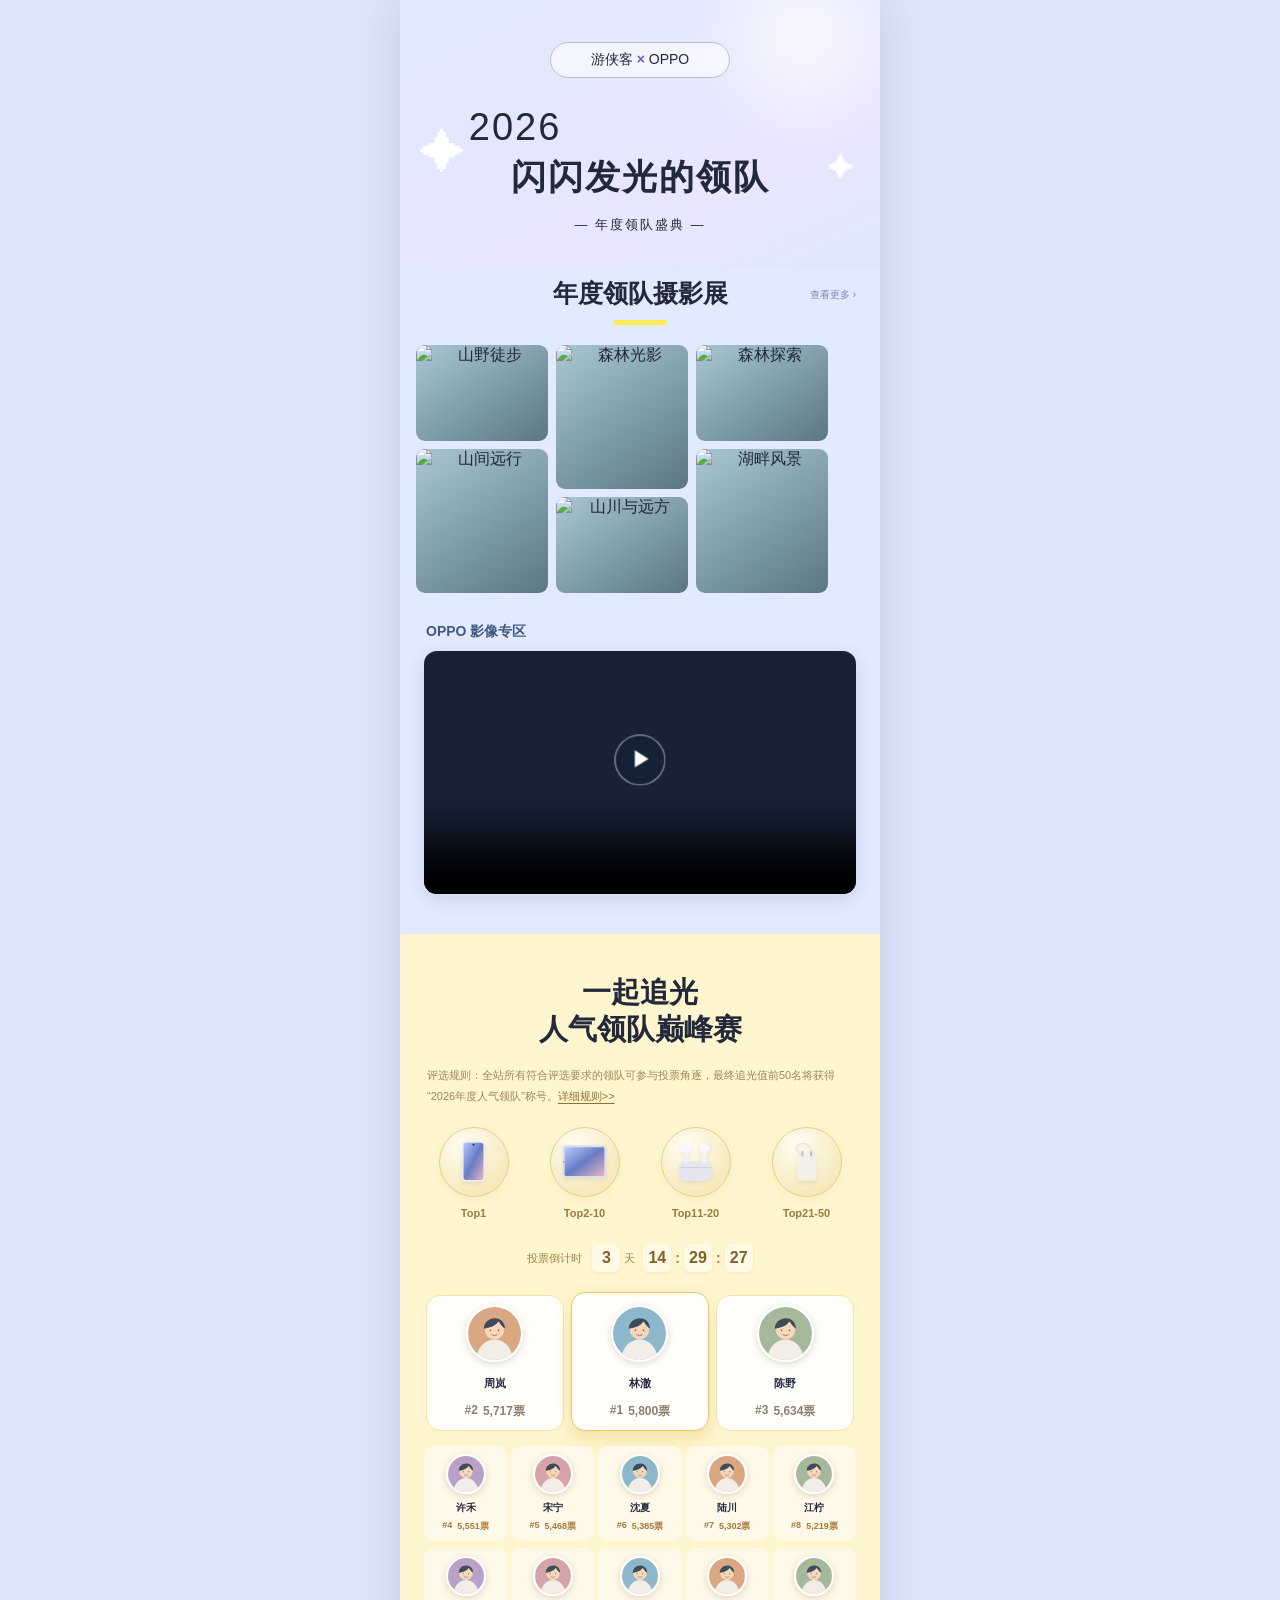
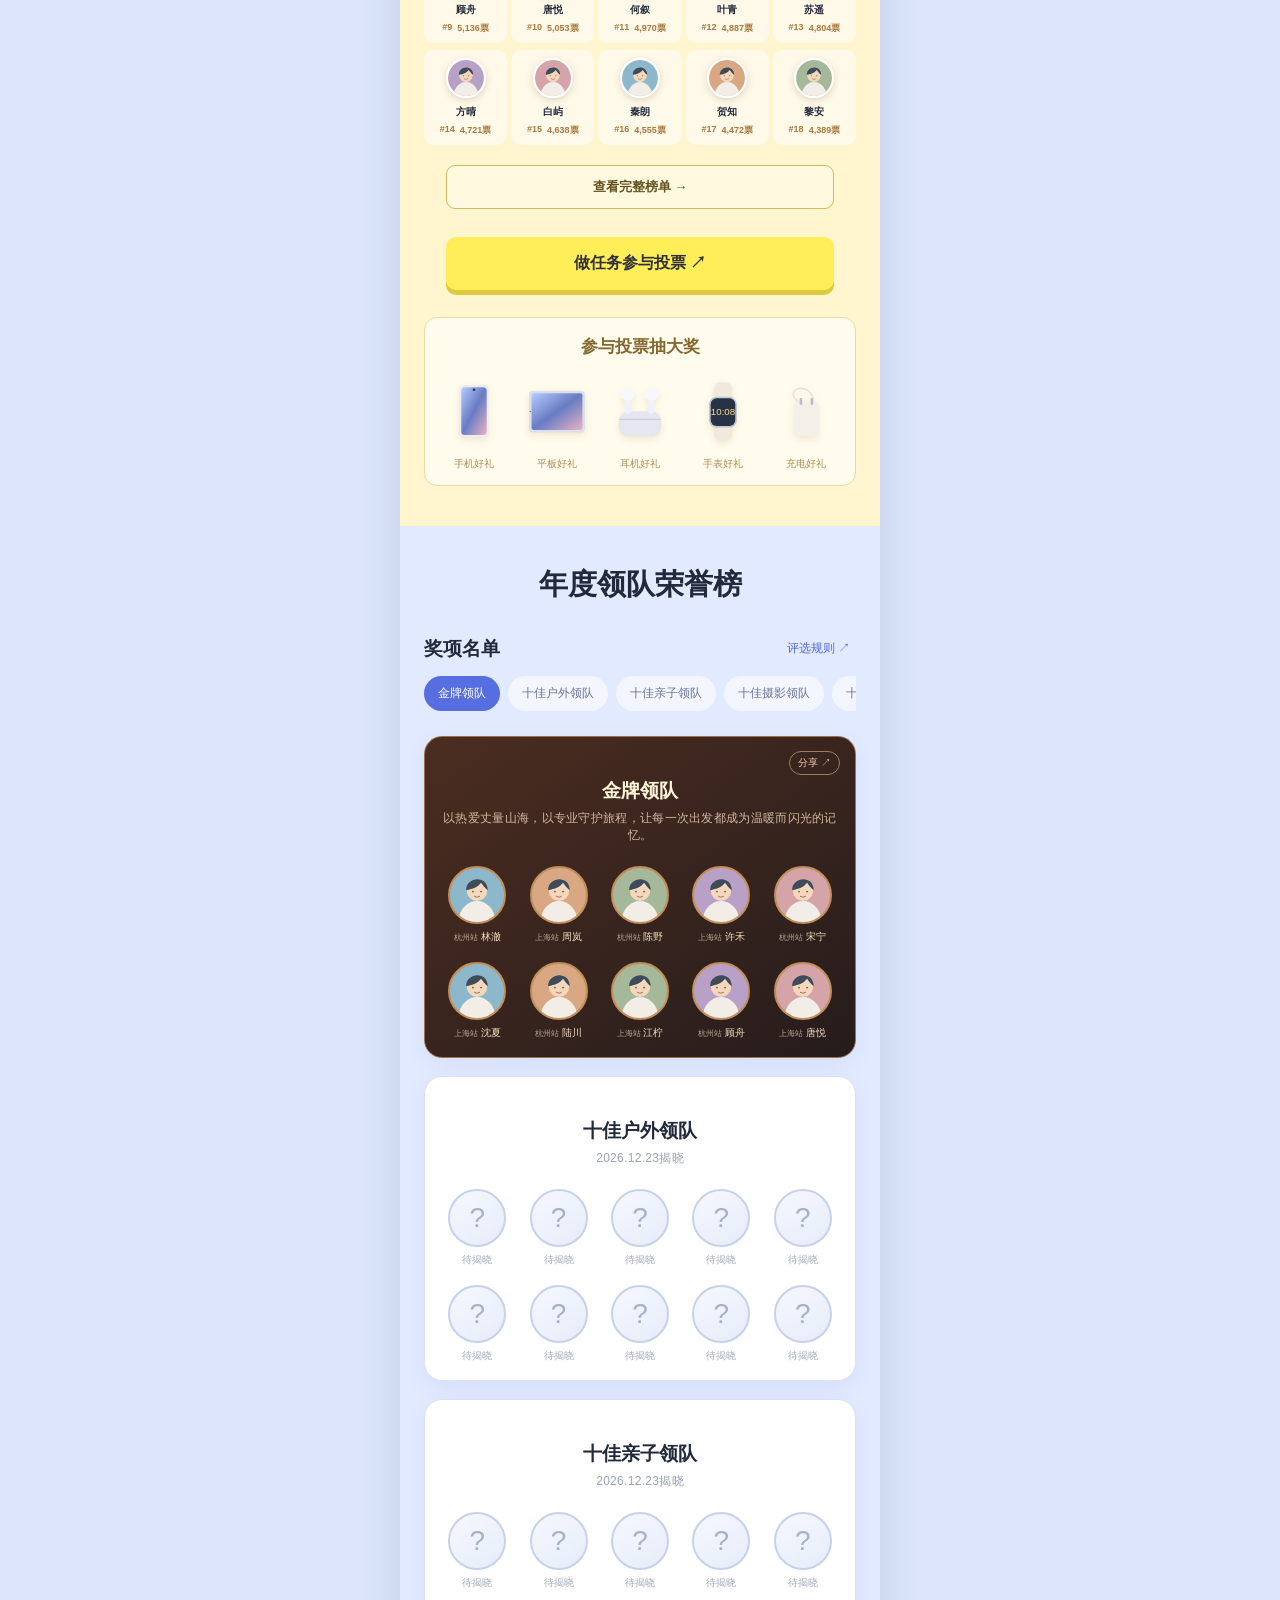
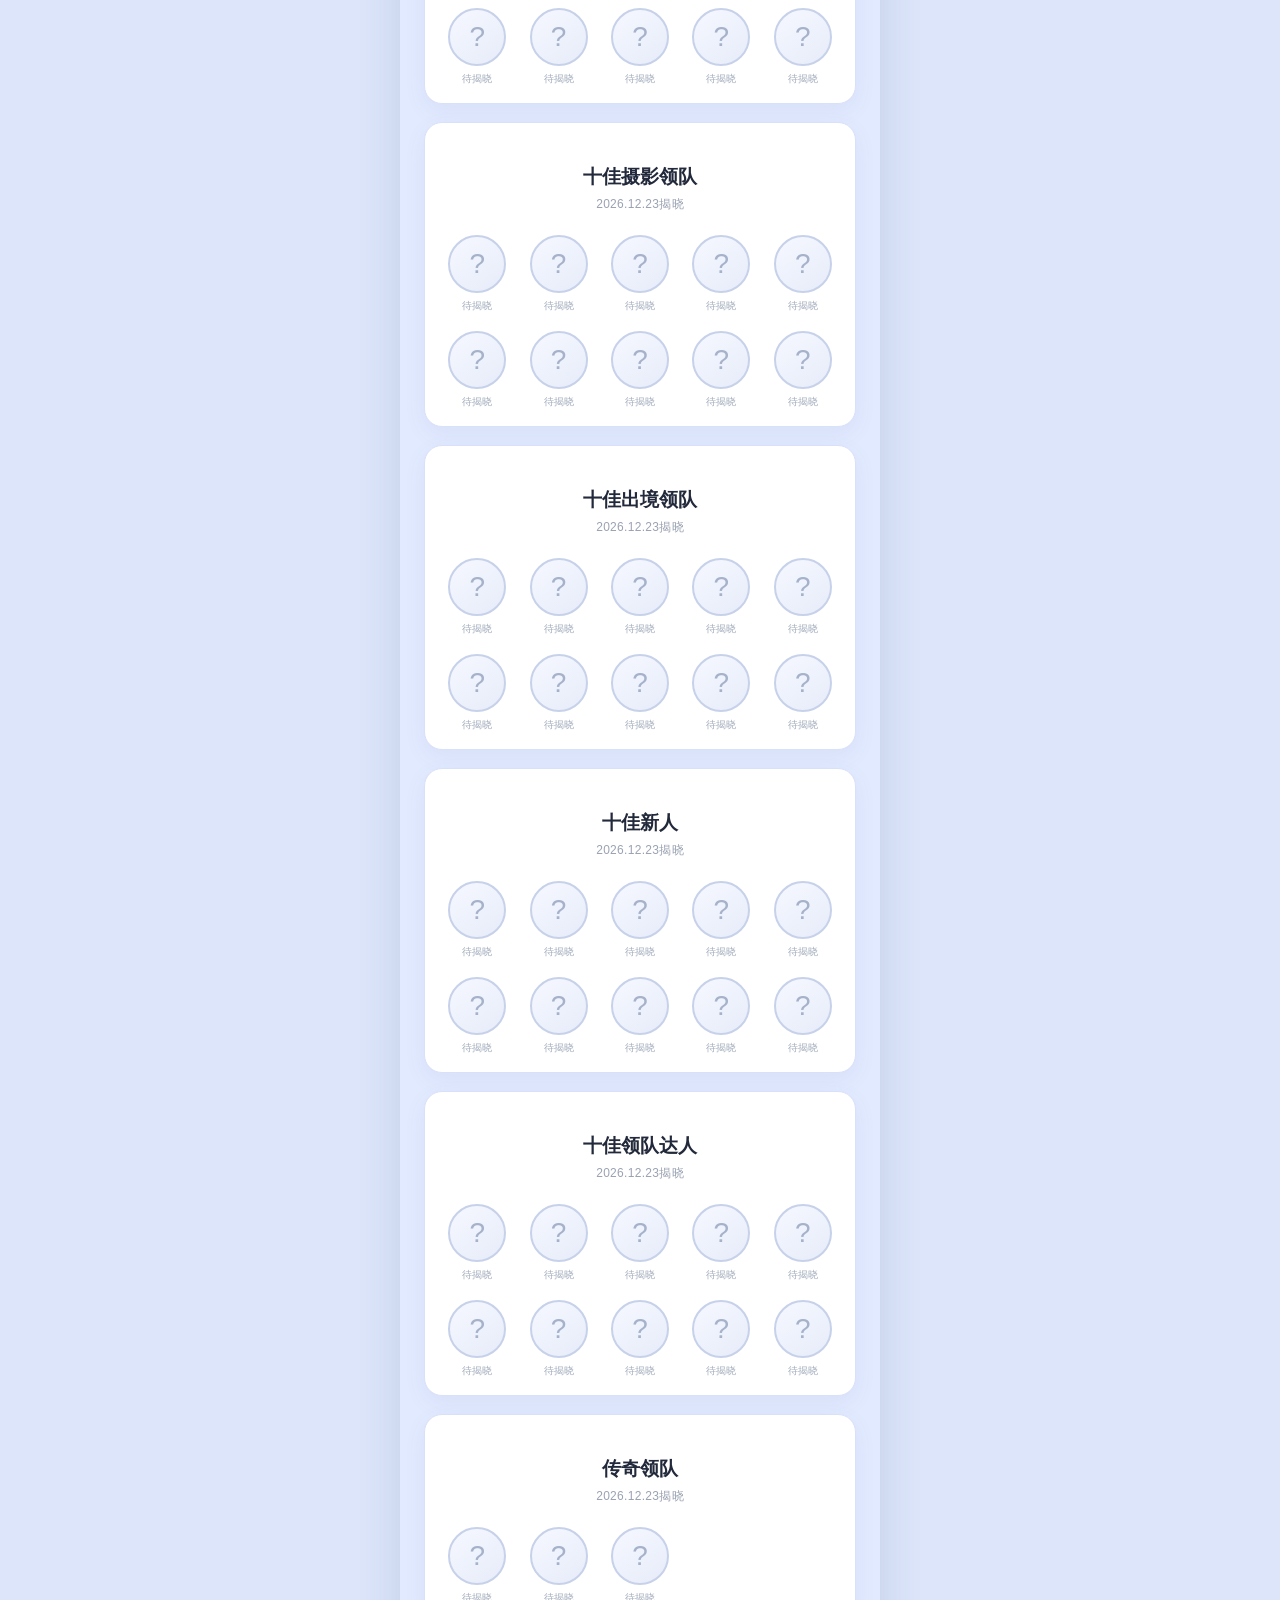
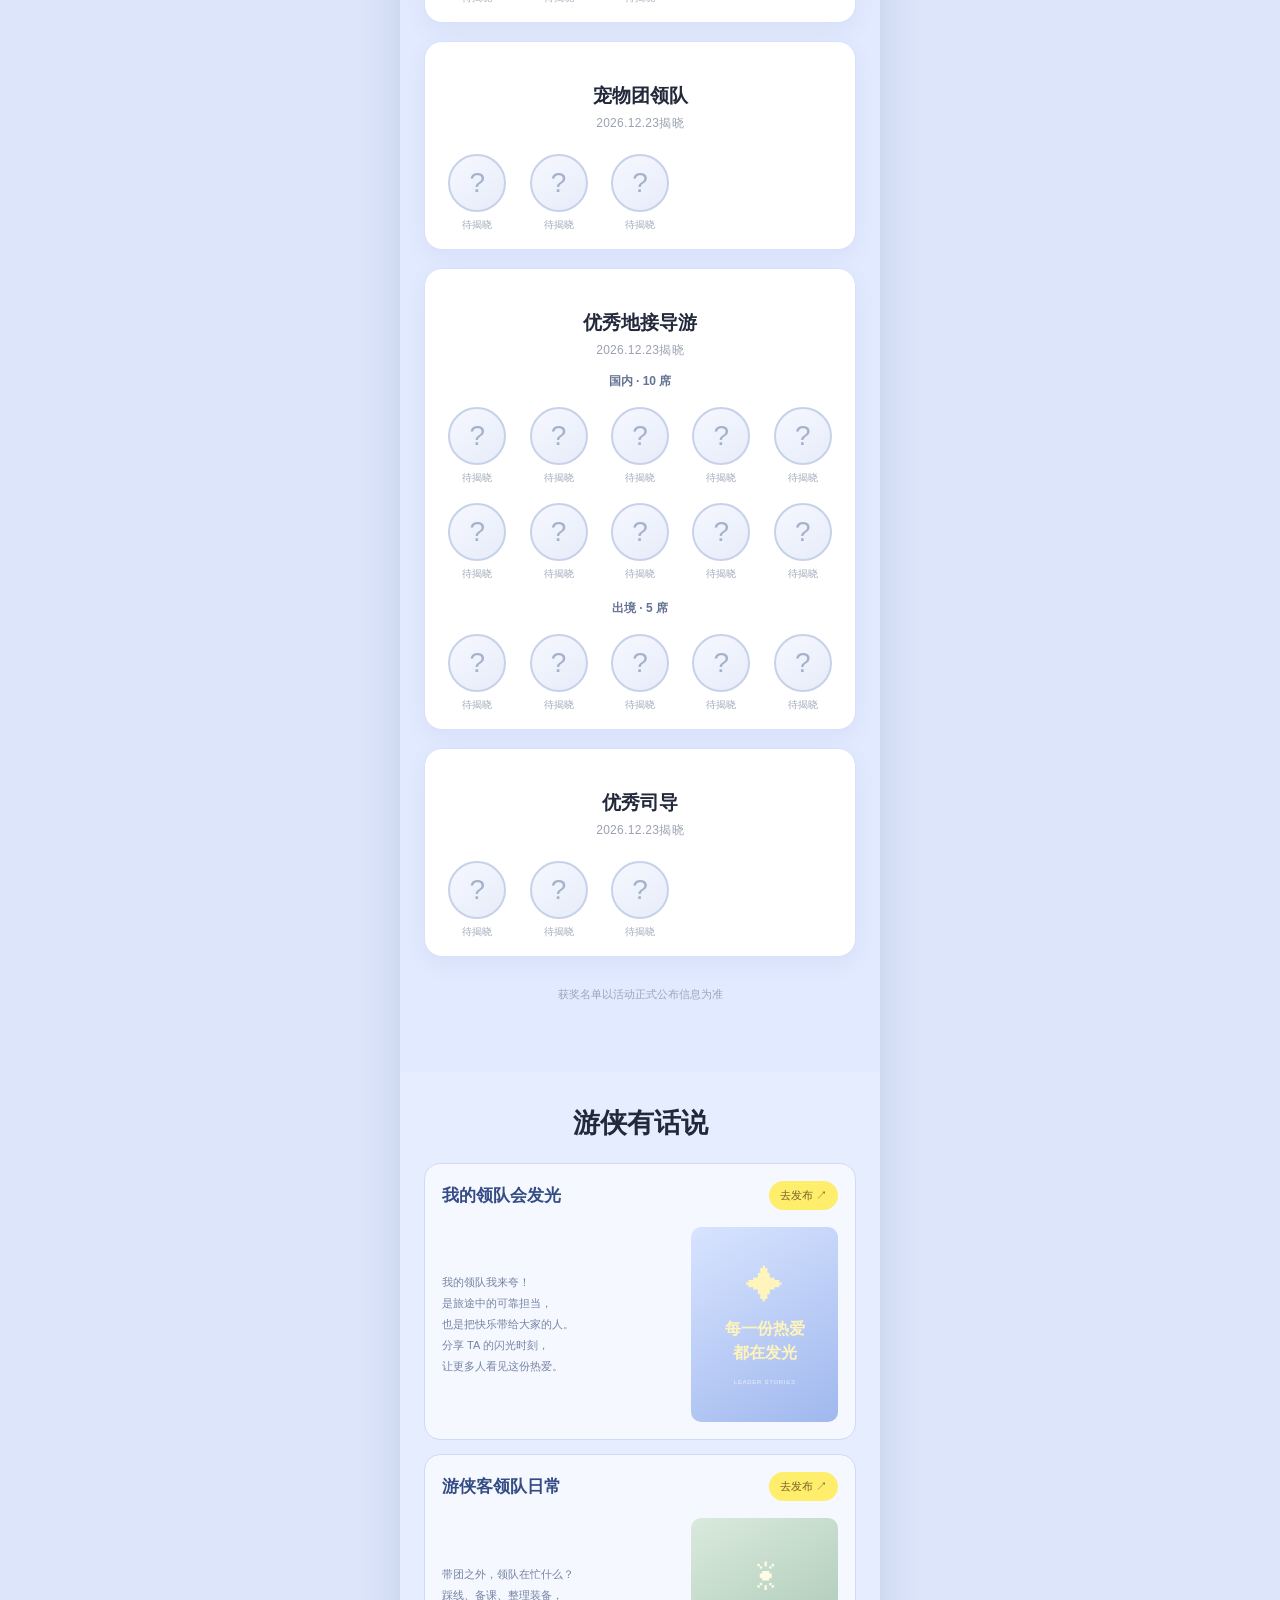
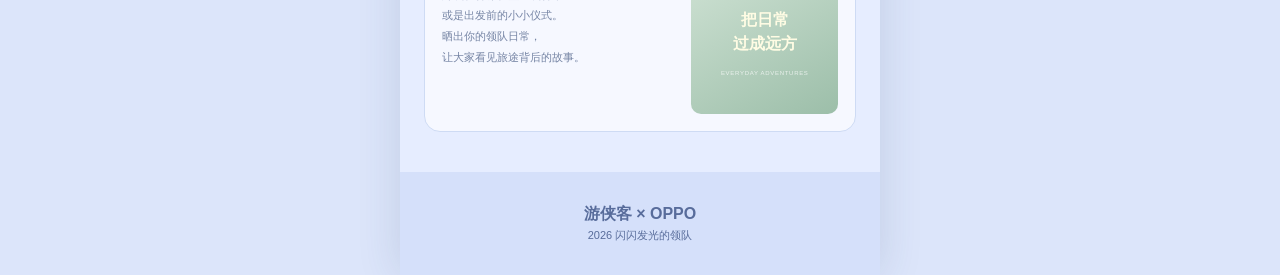
==== commit a94649d0: "Update top 50 voting rules and add prize displays" ====
--- a/index.html
+++ b/index.html
@@ -1,5 +1,5 @@
-<!doctype html><html lang="zh-CN"><head><meta charset="utf-8"><meta name="viewport" content="width=device-width,initial-scale=1"><title>2026 闪闪发光的领队</title><link rel="stylesheet" href="style.css"></head><body><main class="page">
-<header class="hero"><div class="brand">游侠客 <em>×</em> OPPO</div><div class="year">2026</div><h1>闪闪发光的领队</h1><p>— 年度领队盛典 —</p></header>
-<section class="photo"><div class="photo-section-heading"><h2>年度领队摄影展</h2><a href="./photography.html">查看更多 ›</a></div><div class="photo-wall" tabindex="0" aria-label="年度领队摄影展，左右滑动查看照片"><div class="photo-wall-track"><div class="photo-wall-column"><div class="photo-wall-item wide"><img src="https://images.unsplash.com/photo-1551632811-561732d1e306?auto=format&amp;fit=crop&amp;w=600&amp;q=80" alt="山野徒步" loading="lazy"></div><div class="photo-wall-item tall"><img src="https://images.unsplash.com/photo-1500534623283-312aade485b7?auto=format&amp;fit=crop&amp;w=600&amp;q=80" alt="山间远行" loading="lazy"></div></div><div class="photo-wall-column"><div class="photo-wall-item tall"><img src="https://images.unsplash.com/photo-1472396961693-142e6e269027?auto=format&amp;fit=crop&amp;w=600&amp;q=80" alt="森林光影" loading="lazy"></div><div class="photo-wall-item wide"><img src="https://images.unsplash.com/photo-1469474968028-56623f02e42e?auto=format&amp;fit=crop&amp;w=600&amp;q=80" alt="山川与远方" loading="lazy"></div></div><div class="photo-wall-column"><div class="photo-wall-item wide"><img src="https://images.unsplash.com/photo-1441974231531-c6227db76b6e?auto=format&amp;fit=crop&amp;w=600&amp;q=80" alt="森林探索" loading="lazy"></div><div class="photo-wall-item tall"><img src="https://images.unsplash.com/photo-1470770841072-f978cf4d019e?auto=format&amp;fit=crop&amp;w=600&amp;q=80" alt="湖畔风景" loading="lazy"></div></div></div></div><section class="oppo-video-section" id="oppoZone" aria-label="OPPO影像视频专区"><div class="oppo-video-heading"><strong>OPPO 影像专区</strong></div><div class="oppo-video-player"><video id="oppoVideo" controls playsinline preload="none" poster="https://images.unsplash.com/photo-1469474968028-56623f02e42e?auto=format&amp;fit=crop&amp;w=900&amp;q=80" aria-label="OPPO影像示例视频"><source src="https://interactive-examples.mdn.mozilla.net/media/cc0-videos/flower.mp4" type="video/mp4">当前浏览器不支持视频播放。</video><button type="button" class="oppo-video-play" id="oppoVideoPlay" aria-label="播放影像视频"><span>▶</span></button></div><p id="oppoVideoStatus" class="oppo-video-status" role="status"></p></section></section>
-<section class="vote"><div class="vote-title"><h2>一起追光<br>人气领队巅峰赛</h2><button id="voteRulesButton" type="button">评选规则 ›</button></div><div class="vote-countdown" aria-label="投票倒计时"><span>投票倒计时</span><div id="countdown"><b>3</b><em>天</em><b>14</b><i>:</i><b>29</b><i>:</i><b>29</b></div></div><div class="podium" id="podium"></div><div class="leader-grid" id="leaderGrid"></div><a class="ranking-link" href="./ranking.html">查看完整榜单 →</a><button class="main-action" id="voteButton">做任务参与投票 ↗</button><p class="prize">参与投票，还有机会赢取 OPPO 大奖</p></section>
-<section class="awards" id="awards"><h2>年度领队荣誉榜</h2><div class="toolbar"><b>奖项名单</b><button id="rulesButton">评选规则 ↗</button></div><nav id="awardNav" class="award-nav" aria-label="奖项导航"></nav><div id="awardList"></div><small class="footnote">获奖名单以活动正式公布信息为准</small></section><section class="creation-section" aria-labelledby="creationTitle"><h2 id="creationTitle">游侠有话说</h2><article class="creation-card glow-story"><div class="creation-card-heading"><h3>我的领队会发光</h3><button type="button" data-publish-topic="我的领队会发光">去发布 ↗</button></div><div class="creation-card-body"><p>我的领队我来夸！<br>是旅途中的可靠担当，<br>也是把快乐带给大家的人。<br>分享 TA 的闪光时刻，<br>让更多人看见这份热爱。</p><div class="creation-art glow-art" aria-hidden="true"><span>✦</span><b>每一份热爱<br>都在发光</b><small>LEADER STORIES</small></div></div></article><article class="creation-card daily-story"><div class="creation-card-heading"><h3>游侠客领队日常</h3><button type="button" data-publish-topic="游侠客领队日常">去发布 ↗</button></div><div class="creation-card-body"><p>带团之外，领队在忙什么？<br>踩线、备课、整理装备，<br>或是出发前的小小仪式。<br>晒出你的领队日常，<br>让大家看见旅途背后的故事。</p><div class="creation-art daily-art" aria-hidden="true"><span>☀</span><b>把日常<br>过成远方</b><small>EVERYDAY ADVENTURES</small></div></div></article></section><footer>游侠客 × OPPO<br><small>2026 闪闪发光的领队</small></footer></main><div id="toast" class="toast" role="status"></div><dialog id="voteRulesDialog" class="half-sheet"><form method="dialog"><button class="close" aria-label="关闭">×</button><h2>人气领队评选规则</h2><ol><li><b>参选范围</b><p>所有参选领队进入人气领队池。</p></li><li><b>评选方式</b><p>通过投票产生人气领队，按有效票数排序，前 20 名成为人气领队。</p></li><li><b>榜单展示</b><p>活动页展示前 18 名；点击“查看完整榜单”可查看完整排名。排名与票数以正式活动数据为准。</p></li><li><b>参与方式</b><p>投票任务及 OPPO 奖品详情将在活动开启时公布。</p></li></ol><button class="dialog-ok">我知道了</button></form></dialog><dialog id="rulesDialog"><form method="dialog"><button class="close" aria-label="关闭">×</button><h2>评选规则</h2><p>人气领队由投票选出前 20 名。其他奖项每天上午 10:00 揭晓 2–3 个，未揭晓席位以问号展示。</p><p>具体评选标准、投票任务、活动时间及奖品规则将在官方公布后补充。</p><button class="dialog-ok">知道了</button></form></dialog><script src="ranking-data.js"></script><script src="app.js"></script><script src="leader-popup.js"></script><script src="vote-tasks.js"></script><script src="award-posters.js"></script></body></html>
+<!doctype html><html lang="zh-CN"><head><meta charset="utf-8"><meta name="viewport" content="width=device-width,initial-scale=1"><title>2026 闪闪发光的领队</title><link rel="stylesheet" href="style.css"></head><body><main class="page">
+<header class="hero"><div class="brand">游侠客 <em>×</em> OPPO</div><div class="year">2026</div><h1>闪闪发光的领队</h1><p>— 年度领队盛典 —</p></header>
+<section class="photo"><div class="photo-section-heading"><h2>年度领队摄影展</h2><a href="./photography.html">查看更多 ›</a></div><div class="photo-wall" tabindex="0" aria-label="年度领队摄影展，左右滑动查看照片"><div class="photo-wall-track"><div class="photo-wall-column"><div class="photo-wall-item wide"><img src="https://images.unsplash.com/photo-1551632811-561732d1e306?auto=format&amp;fit=crop&amp;w=600&amp;q=80" alt="山野徒步" loading="lazy"></div><div class="photo-wall-item tall"><img src="https://images.unsplash.com/photo-1500534623283-312aade485b7?auto=format&amp;fit=crop&amp;w=600&amp;q=80" alt="山间远行" loading="lazy"></div></div><div class="photo-wall-column"><div class="photo-wall-item tall"><img src="https://images.unsplash.com/photo-1472396961693-142e6e269027?auto=format&amp;fit=crop&amp;w=600&amp;q=80" alt="森林光影" loading="lazy"></div><div class="photo-wall-item wide"><img src="https://images.unsplash.com/photo-1469474968028-56623f02e42e?auto=format&amp;fit=crop&amp;w=600&amp;q=80" alt="山川与远方" loading="lazy"></div></div><div class="photo-wall-column"><div class="photo-wall-item wide"><img src="https://images.unsplash.com/photo-1441974231531-c6227db76b6e?auto=format&amp;fit=crop&amp;w=600&amp;q=80" alt="森林探索" loading="lazy"></div><div class="photo-wall-item tall"><img src="https://images.unsplash.com/photo-1470770841072-f978cf4d019e?auto=format&amp;fit=crop&amp;w=600&amp;q=80" alt="湖畔风景" loading="lazy"></div></div></div></div><section class="oppo-video-section" id="oppoZone" aria-label="OPPO影像视频专区"><div class="oppo-video-heading"><strong>OPPO 影像专区</strong></div><div class="oppo-video-player"><video id="oppoVideo" controls playsinline preload="none" poster="https://images.unsplash.com/photo-1469474968028-56623f02e42e?auto=format&amp;fit=crop&amp;w=900&amp;q=80" aria-label="OPPO影像示例视频"><source src="https://interactive-examples.mdn.mozilla.net/media/cc0-videos/flower.mp4" type="video/mp4">当前浏览器不支持视频播放。</video><button type="button" class="oppo-video-play" id="oppoVideoPlay" aria-label="播放影像视频"><span>▶</span></button></div><p id="oppoVideoStatus" class="oppo-video-status" role="status"></p></section></section>
+<section class="vote"><div class="vote-title"><h2>一起追光<br>人气领队巅峰赛</h2></div><div class="vote-rules-summary">评选规则：全站所有符合评选要求的领队可参与投票角逐，最终追光值前50名将获得“2026年度人气领队”称号。<button id="voteRulesButton" type="button">详细规则&gt;&gt;</button></div><div class="rank-prizes" aria-label="人气领队排名奖励"><div class="rank-prize"><div class="rank-prize-circle"><img src="./assets/phone.svg" alt="Top1奖品示意"></div><span>Top1</span></div><div class="rank-prize"><div class="rank-prize-circle"><img src="./assets/tablet.svg" alt="Top2-10奖品示意"></div><span>Top2-10</span></div><div class="rank-prize"><div class="rank-prize-circle"><img src="./assets/earbuds.svg" alt="Top11-20奖品示意"></div><span>Top11-20</span></div><div class="rank-prize"><div class="rank-prize-circle"><img src="./assets/charger.svg" alt="Top21-50奖品示意"></div><span>Top21-50</span></div></div><div class="vote-countdown" aria-label="投票倒计时"><span>投票倒计时</span><div id="countdown"><b>3</b><em>天</em><b>14</b><i>:</i><b>29</b><i>:</i><b>29</b></div></div><div class="podium" id="podium"></div><div class="leader-grid" id="leaderGrid"></div><a class="ranking-link" href="./ranking.html">查看完整榜单 →</a><button class="main-action" id="voteButton">做任务参与投票 ↗</button><section class="voter-prizes" aria-labelledby="voterPrizeTitle"><h3 id="voterPrizeTitle">参与投票抽大奖</h3><div class="voter-prize-row"><div class="voter-prize"><img src="./assets/phone.svg" alt="手机好礼示意图"><span>手机好礼</span></div><div class="voter-prize"><img src="./assets/tablet.svg" alt="平板好礼示意图"><span>平板好礼</span></div><div class="voter-prize"><img src="./assets/earbuds.svg" alt="耳机好礼示意图"><span>耳机好礼</span></div><div class="voter-prize"><img src="./assets/watch.svg" alt="手表好礼示意图"><span>手表好礼</span></div><div class="voter-prize"><img src="./assets/charger.svg" alt="充电好礼示意图"><span>充电好礼</span></div></div></section></section>
+<section class="awards" id="awards"><h2>年度领队荣誉榜</h2><div class="toolbar"><b>奖项名单</b><button id="rulesButton">评选规则 ↗</button></div><nav id="awardNav" class="award-nav" aria-label="奖项导航"></nav><div id="awardList"></div><small class="footnote">获奖名单以活动正式公布信息为准</small></section><section class="creation-section" aria-labelledby="creationTitle"><h2 id="creationTitle">游侠有话说</h2><article class="creation-card glow-story"><div class="creation-card-heading"><h3>我的领队会发光</h3><button type="button" data-publish-topic="我的领队会发光">去发布 ↗</button></div><div class="creation-card-body"><p>我的领队我来夸！<br>是旅途中的可靠担当，<br>也是把快乐带给大家的人。<br>分享 TA 的闪光时刻，<br>让更多人看见这份热爱。</p><div class="creation-art glow-art" aria-hidden="true"><span>✦</span><b>每一份热爱<br>都在发光</b><small>LEADER STORIES</small></div></div></article><article class="creation-card daily-story"><div class="creation-card-heading"><h3>游侠客领队日常</h3><button type="button" data-publish-topic="游侠客领队日常">去发布 ↗</button></div><div class="creation-card-body"><p>带团之外，领队在忙什么？<br>踩线、备课、整理装备，<br>或是出发前的小小仪式。<br>晒出你的领队日常，<br>让大家看见旅途背后的故事。</p><div class="creation-art daily-art" aria-hidden="true"><span>☀</span><b>把日常<br>过成远方</b><small>EVERYDAY ADVENTURES</small></div></div></article></section><footer>游侠客 × OPPO<br><small>2026 闪闪发光的领队</small></footer></main><div id="toast" class="toast" role="status"></div><dialog id="voteRulesDialog" class="half-sheet"><form method="dialog"><button class="close" aria-label="关闭">×</button><h2>人气领队评选规则</h2><ol><li><b>参选范围</b><p>全站所有符合评选要求的领队均可参与投票角逐。</p></li><li><b>评选方式</b><p>最终追光值前50名将获得“2026年度人气领队”称号。</p></li><li><b>榜单展示</b><p>活动页展示前 18 名；点击“查看完整榜单”可查看完整排名。排名与票数以正式活动数据为准。</p></li><li><b>参与方式</b><p>投票任务及 OPPO 奖品详情将在活动开启时公布。</p></li></ol><button class="dialog-ok">我知道了</button></form></dialog><dialog id="rulesDialog"><form method="dialog"><button class="close" aria-label="关闭">×</button><h2>评选规则</h2><p>人气领队按最终追光值评选，前50名获得“2026年度人气领队”称号。其他奖项每天上午 10:00 揭晓 2–3 个，未揭晓席位以问号展示。</p><p>具体评选标准、投票任务、活动时间及奖品规则将在官方公布后补充。</p><button class="dialog-ok">知道了</button></form></dialog><script src="ranking-data.js"></script><script src="app.js"></script><script src="leader-popup.js"></script><script src="vote-tasks.js"></script><script src="award-posters.js"></script></body></html>
--- a/style.css
+++ b/style.css
@@ -1,96 +1,102 @@
-:root{font-family:-apple-system,BlinkMacSystemFont,"PingFang SC","Microsoft YaHei",sans-serif;color:#22293b;background:#dce5fa}*{box-sizing:border-box}html{scroll-behavior:smooth}body{margin:0}button{font:inherit;cursor:pointer}.page{max-width:480px;min-height:100vh;margin:auto;background:#e2eaff;box-shadow:0 0 40px #2d467227;overflow:hidden}.hero{position:relative;min-height:430px;padding:42px 26px 30px;text-align:center;background:radial-gradient(circle at 84% 13%,#fff9 0 4%,transparent 25%),linear-gradient(155deg,#dfe9ff,#e9e6ff 70%,#dce8ff)}.hero:before,.hero:after{content:'✦';position:absolute;color:#fff;font-size:46px}.hero:before{left:20px;top:126px}.hero:after{right:26px;bottom:85px;font-size:26px}.brand{display:inline-block;min-width:180px;padding:8px 20px;border:1px solid #b9bdc9;border-radius:30px;background:#fff9;font-size:14px}.brand em{font-style:normal;font-weight:800;color:#6958d9}.year{margin-top:40px;text-align:left;padding-left:10%;font-size:38px;font-weight:300;letter-spacing:2px}.hero h1{margin:5px 0 15px;font-size:35px;font-weight:600;letter-spacing:2px}.hero p{font-size:13px;letter-spacing:2px}.countdown{display:flex;flex-direction:column;gap:6px;width:72%;margin:28px auto 0;padding:14px;border:2px solid #668cff;border-radius:8px;background:#ffffff4d;font-size:12px}.countdown strong{font-size:19px}.photo,.vote,.awards{padding:40px 24px}.photo{text-align:center;padding-top:15px}.eyebrow{display:block;font-size:10px;font-weight:800;letter-spacing:2px;color:#6474a9}.photo h2,.vote h2,.awards h2{margin:12px 0;font-size:27px;line-height:1.3}.photo>p,.vote>p,.awards>p{font-size:13px;line-height:1.7}.photo h2:after{content:'';display:block;width:54px;height:5px;border-radius:5px;background:#ffeb58;margin:12px auto}.photo-grid{display:grid;grid-template-columns:1fr 1fr;gap:8px;margin-top:24px}.tile{display:flex;align-items:end;min-height:160px;padding:10px;border-radius:10px;color:white;text-align:left;font-size:11px;font-weight:700;text-shadow:0 1px 5px #0008}.mountains{background:linear-gradient(145deg,#adc3a7 8%,#70859b 52%,#303d55)}.sky{background:linear-gradient(150deg,#9fcae9,#5f86ac 60%,#30496a)}.city{background:linear-gradient(145deg,#d0b292,#837b73 60%,#4b5664)}.forest{background:linear-gradient(145deg,#b2caa0,#588c7b 55%,#284e5a)}.asset-note{display:block;margin-top:10px;color:#8992a8;font-size:10px}.oppo{position:relative;overflow:hidden;min-height:200px;margin-top:35px;padding:40px 20px;border-radius:18px;background:radial-gradient(circle at 80% 35%,#5678ab 0,#1c315b 45%,#111c3a 75%);color:white;text-align:left}.oppo:after{content:'◉';position:absolute;right:12px;top:24px;font-size:145px;line-height:1;color:#91b7ff44}.oppo span{position:relative;z-index:1;padding:5px 10px;border:1px solid #a9d5ff;border-radius:20px;font-size:11px}.oppo h3{position:relative;z-index:1;margin:34px 0 7px;font-size:21px}.oppo p{position:relative;z-index:1;font-size:11px;color:#c6d4ee}.vote{background:#fff6cf;text-align:center}.vote .eyebrow{color:#a88637}.vote h2{font-size:31px}.ranking{display:flex;align-items:center;justify-content:space-between;margin-top:25px;padding:14px 16px;border-radius:14px;background:#fff;color:#272f45;font-size:13px}.ranking b{color:#e68154}.ranking button,.toolbar button{border:0;background:none;color:#5368d4;font-size:12px}.podium{display:flex;align-items:end;justify-content:center;gap:12px;margin:26px 0 12px}.podium>div{display:flex;flex-direction:column;align-items:center;gap:7px;width:29%}.podium i{font-style:normal;font-size:13px;color:#b49762}.podium b{display:grid;place-items:center;width:70px;height:70px;border:3px solid #fff;border-radius:50%;background:#e6e4df;color:#aaa;font-size:35px;box-shadow:0 5px 13px #ac925530}.podium .champion b{width:90px;height:90px;background:#fff3bb;border-color:#f6ce61;color:#d9b963}.podium span{font-size:12px;color:#8e8070}.vote>small{color:#9b8966;font-size:11px}.main-action{display:block;width:90%;margin:28px auto 0;padding:16px;border:0;border-radius:10px;background:#ffee57;color:#313039;font-weight:800;box-shadow:0 5px 0 #dfc93f}.prize{margin:14px 0 0;color:#9a7444}.awards{text-align:center}.awards h2{font-size:29px}.schedule{display:flex;align-items:center;justify-content:space-between;margin:28px 0;padding:16px;border:1px solid #bfcbf1;border-radius:12px;background:#f3f6ff;text-align:left}.schedule b,.schedule small{display:block}.schedule b{font-size:13px}.schedule small{margin-top:5px;color:#838ba3;font-size:11px}.schedule button{padding:8px 10px;border:1px solid #c8cde0;border-radius:20px;background:white;font-size:11px}.toolbar{display:flex;justify-content:space-between;align-items:center;margin:32px 0 14px;text-align:left}.toolbar b{font-size:19px}.award-nav{display:flex;gap:8px;overflow:auto;scrollbar-width:none;padding-bottom:15px}.award-nav button{flex:none;padding:9px 13px;border:0;border-radius:20px;background:#f4f6ff;color:#6a7594;font-size:12px}.award-nav button.active{background:#566ee0;color:white}.award{scroll-margin-top:20px;margin:12px 0 18px;padding:17px 15px 12px;border:1px solid #d9e0fa;border-radius:18px;background:#fff;text-align:left;box-shadow:0 7px 22px #41609a12}.award-head{display:flex;align-items:center;gap:12px;margin-bottom:17px}.icon{display:grid;place-items:center;flex:none;width:46px;height:46px;border-radius:12px;background:#fff0ca;color:#a87d1e;font-size:25px}.award-head>div:nth-child(2){flex:1}.award-head small{color:#a38c62;font-size:10px}.award-head h3{margin:3px 0;font-size:17px}.award-head p{margin:0;color:#9aa2b2;font-size:11px}.award-head>strong{color:#d6b971;font-size:27px}.award-head>strong small{margin-left:2px;color:#adb4c1}.green .icon{background:#e4f5e9;color:#519975}.coral .icon{background:#fff0e8;color:#e88c69}.blue .icon{background:#e9f1ff;color:#6989d1}.violet .icon{background:#f0ebff;color:#9276d1}.mint .icon{background:#e6f9f5;color:#55ab9a}.rose .icon{background:#ffebf3;color:#d2759c}.winner-row{display:flex;gap:9px;overflow-x:auto;scroll-snap-type:x mandatory;scrollbar-width:none;padding:2px 1px 8px}.winner{position:relative;display:flex;flex:0 0 91px;height:125px;flex-direction:column;align-items:center;justify-content:center;border:1px solid #e2e7f4;border-radius:10px;background:linear-gradient(150deg,#f7f9ff,#eef2fb);scroll-snap-align:start}.winner>span{position:absolute;top:8px;left:9px;color:#b3bbca;font-size:10px}.winner b{font-size:43px;font-weight:300;color:#c1cadc}.winner small{font-size:10px;color:#a7afbd}.subgroup{margin:10px 0 8px;color:#657394;font-size:12px;font-weight:700}.swipe-hint{text-align:right;color:#aab2c2;font-size:10px}.footnote{display:block;margin:30px 0;color:#9ca5ba;font-size:11px}footer{padding:32px;text-align:center;background:#d5e0fa;color:#586c9b;font-weight:700}footer small{font-size:11px;font-weight:400}.toast{position:fixed;z-index:4;left:50%;bottom:28px;transform:translateX(-50%);width:max-content;max-width:90vw;padding:11px 17px;border-radius:20px;background:#263248;color:white;font-size:12px;opacity:0;pointer-events:none;transition:opacity .2s}.toast.visible{opacity:1}dialog{max-width:380px;width:calc(100% - 40px);border:0;border-radius:17px;padding:22px;color:#273047;box-shadow:0 15px 55px #1b2e6070}dialog::backdrop{background:#14234580}dialog h2{margin:5px 0 18px}dialog p{font-size:13px;line-height:1.8}.close{float:right;border:0;background:none;font-size:23px}.dialog-ok{width:100%;margin-top:10px;padding:12px;border:0;border-radius:9px;background:#566ee0;color:white}@media(max-width:360px){.photo,.vote,.awards{padding-left:17px;padding-right:17px}.hero h1{font-size:30px}.tile{min-height:130px}}
-
-.photo-carousel{position:relative;width:min(100%,330px);aspect-ratio:3/4;margin:24px auto 0;overflow:hidden;border-radius:14px;box-shadow:0 12px 30px #334a7540}.photo-track{display:flex;width:100%;height:100%;transition:transform .4s ease}.photo-slide{display:flex;align-items:end;flex:0 0 100%;width:100%;height:100%;padding:22px;color:white;text-align:left;font-size:17px;font-weight:700;text-shadow:0 2px 8px #0008}.photo-arrow{position:absolute;top:50%;transform:translateY(-50%);display:grid;place-items:center;width:34px;height:42px;border:0;border-radius:8px;background:#17243d88;color:white;font-size:29px}.photo-arrow.previous{left:9px}.photo-arrow.next{right:9px}.photo-pagination{display:flex;justify-content:center;gap:7px;margin:14px 0 0}.photo-pagination button{width:7px;height:7px;padding:0;border:0;border-radius:10px;background:#aebbd9}.photo-pagination button.active{width:19px;background:#5f7fe4}@media(prefers-reduced-motion:reduce){.photo-track{transition:none}}
-
-.ranking{align-items:flex-start;text-align:left}.ranking small{color:#9a9da3;font-size:10px}.podium{gap:5px}.podium .leader-card{width:32%;padding:11px 3px 14px;background:#fffefa;border:1px solid #f5e2a0;border-radius:14px}.podium .leader-card:nth-child(2){padding-top:17px;border-color:#eac763;box-shadow:0 7px 18px #d2ae4950}.leader-card{display:flex;flex-direction:column;align-items:center;min-width:0;text-align:center}.leader-rank{font-size:11px;font-weight:800;color:#b18f50}.leader-avatar{display:grid;place-items:center;flex:none;width:48px;height:48px;margin:7px auto;border:2px solid #f1d384;border-radius:50%;background:linear-gradient(145deg,#d6e0f2,#f3e6ca);color:#aaacc0;font-size:24px}.featured .leader-avatar{width:65px;height:65px}.leader-card strong{width:100%;overflow:hidden;text-overflow:ellipsis;white-space:nowrap;font-size:12px}.leader-station{width:100%;overflow:hidden;text-overflow:ellipsis;white-space:nowrap;margin-top:3px;color:#9299a9;font-size:10px}.leader-votes{margin-top:5px;color:#c09049;font-size:10px;font-weight:700}.leader-grid{display:grid;grid-template-columns:repeat(5,minmax(0,1fr));gap:10px 4px;margin-top:20px}.leader-grid .leader-card{padding:8px 1px 9px;background:#fff9e9;border-radius:10px}.leader-grid .leader-avatar{width:42px;height:42px;font-size:20px}.leader-grid .leader-card strong{font-size:10px}.leader-grid .leader-station,.leader-grid .leader-votes{font-size:9px}.ranking-link{display:block;width:90%;margin:20px auto 0;padding:12px;border:1px solid #d3b95f;border-radius:9px;color:#645321;text-decoration:none;font-size:13px;font-weight:700;background:#fff9df}.full-ranking{min-height:100vh;padding:28px 20px;background:#e2eaff}.return-link{display:inline-block;margin-bottom:32px;color:#5269bd;text-decoration:none;font-size:13px}.full-ranking h1{margin:10px 0;font-size:27px}.full-ranking>p{font-size:13px}.ranking-disclaimer{margin:20px 0;padding:13px;border-radius:10px;background:#fff9d9;color:#806d3b;font-size:11px}.full-ranking-row{display:flex;align-items:center;gap:12px;margin-bottom:8px;padding:9px 12px;border-radius:12px;background:#fff}.full-ranking-row>b{width:33px;color:#6b78a5;font-size:13px}.full-ranking-row .leader-avatar{width:40px;height:40px;margin:0;font-size:20px}.full-ranking-row>div:nth-child(3){flex:1}.full-ranking-row strong,.full-ranking-row small{display:block}.full-ranking-row strong{font-size:13px}.full-ranking-row small{margin-top:4px;color:#9aa3b4;font-size:11px}.full-ranking-row>span{color:#ab8d4c;font-size:12px}@media(max-width:360px){.leader-grid{gap:8px 2px}.leader-grid .leader-avatar{width:36px;height:36px}}
-
-/* Compact five-column leader ranking */
-.podium{gap:7px;margin:20px 0 12px}.podium .leader-card{padding:9px 3px 10px}.podium .leader-card:nth-child(2){padding-top:12px}.leader-avatar,.featured .leader-avatar,.leader-grid .leader-avatar{display:block;object-fit:cover;margin:0 auto 7px;border:2px solid #fff;border-radius:50%;box-shadow:0 2px 7px #6e5b3038}.featured .leader-avatar{width:57px;height:57px}.leader-grid{gap:7px 4px;margin-top:15px}.leader-grid .leader-card{padding:8px 2px;background:#fff9e9}.leader-grid .leader-avatar{width:40px;height:40px}.leader-identity{display:flex;justify-content:center;align-items:center;gap:2px;width:100%;white-space:nowrap}.leader-identity span{color:#89909a;font-size:9px}.leader-identity strong{width:auto;max-width:42px;font-size:10px}.leader-score{display:flex;justify-content:center;gap:5px;width:100%;margin-top:5px;color:#a7793e;font-size:9px;font-weight:700;white-space:nowrap}.podium .leader-identity span,.podium .leader-identity strong{font-size:11px}.podium .leader-score{font-size:10px}.full-ranking-row .leader-avatar{object-fit:cover}.full-ranking-row>span{font-variant-numeric:tabular-nums}@media(max-width:360px){.leader-grid .leader-avatar{width:34px;height:34px}.leader-grid .leader-identity{gap:1px}.leader-grid .leader-identity span,.leader-grid .leader-identity strong,.leader-grid .leader-score{font-size:8px}}
-
-.award-head{position:relative;justify-content:center;text-align:center}.award-head>div:nth-child(2){flex:0 1 auto}.award-head .icon{position:absolute;left:0;top:0}.award-head>strong{position:absolute;right:0;top:4px}.award-head h3{font-size:18px}.is-revealed{background:linear-gradient(145deg,#4b2d20,#261c1c);border-color:#9b704b;color:#fff}.is-revealed .award-head h3{color:#fff5d8}.is-revealed .award-head p,.is-revealed .award-head small{color:#d3b89e}.is-revealed .award-head>strong{color:#efcd8f}.revealed-grid{display:grid;grid-template-columns:repeat(5,minmax(0,1fr));gap:17px 7px;padding:8px 0 10px}.revealed-winner{min-width:0;text-align:center}.revealed-winner img{display:block;width:min(100%,58px);aspect-ratio:1;margin:0 auto 5px;object-fit:cover;border:2px solid #c18d58;border-radius:50%;background:#bda78d}.revealed-winner span{display:block;overflow:hidden;text-overflow:ellipsis;white-space:nowrap;color:#f4dec2;font-size:11px}@media(max-width:360px){.revealed-grid{gap:14px 4px}.revealed-winner span{font-size:10px}}
-
-.question-avatar{display:grid;place-items:center;width:min(100%,58px);aspect-ratio:1;margin:0 auto 5px;border:2px solid #c7d2ea;border-radius:50%;background:linear-gradient(145deg,#f6f8ff,#e6ecf9);color:#a5b2ca;font-size:28px;font-weight:300}.pending-winner span{color:#a3adbd}.award .subgroup{text-align:center;margin:14px 0 9px}.award .revealed-grid{padding-bottom:4px}
-
-.award-head{min-height:auto;margin-bottom:14px}.award-head>div:nth-child(1){flex:1}.award-head h3{margin:0 0 6px;font-size:19px}.award-head p{font-size:12px;letter-spacing:.3px}.is-revealed .award-head p{color:#d3b89e}
-
-.vote-title{position:relative;display:flex;justify-content:center;align-items:flex-start;margin:8px 0 18px}.vote-title h2{margin:0;font-size:29px}.vote-title button{position:absolute;right:0;top:10px;padding:5px 7px;border:1px solid #d7bd75;border-radius:20px;background:#fff9e8;color:#8d7036;font-size:10px;white-space:nowrap}.half-sheet{position:fixed;top:auto;bottom:0;left:0;right:0;width:min(100%,480px);max-width:none;max-height:65vh;margin:0 auto;padding:24px 23px calc(22px + env(safe-area-inset-bottom));border-radius:20px 20px 0 0;overflow:auto}.half-sheet h2{font-size:21px}.half-sheet ol{padding-left:23px;margin:20px 0}.half-sheet li{margin:0 0 18px;padding-left:2px;font-size:14px}.half-sheet li p{margin:6px 0 0;color:#737d90;font-size:12px;line-height:1.6}.half-sheet .dialog-ok{position:sticky;bottom:0}@media(max-width:390px){.vote-title{padding-top:27px}.vote-title button{top:0}.vote-title h2{font-size:27px}}
-
-.avatar-button{display:block;margin:0 auto;padding:0;border:0;border-radius:50%;background:none;cursor:pointer}.avatar-button:focus-visible{outline:3px solid #5d75df;outline-offset:3px}.leader-dialog{width:min(400px,calc(100% - 28px));max-width:none;max-height:94vh;padding:12px;border:0;border-radius:19px;background:#fff;overflow:auto;box-shadow:0 18px 60px #0e1b3a80}.leader-dialog::backdrop{background:#17213d99}.leader-dialog-inner{position:relative}.leader-dialog-close{position:absolute;z-index:2;right:8px;top:8px;width:32px;height:32px;border:0;border-radius:50%;background:#ffffffd9;color:#29344d;font-size:22px}.leader-poster{position:relative;display:flex;flex-direction:column;align-items:center;justify-content:center;aspect-ratio:3/4;overflow:hidden;border-radius:13px;background:radial-gradient(circle at 50% 30%,#e6ecff 0,#cbd9fc 38%,#687fcb 100%);color:#243258;text-align:center}.poster-brand{position:absolute;top:20px;padding:5px 14px;border:1px solid #8293c1;border-radius:20px;background:#fffb;font-size:11px}.poster-glow{position:absolute;right:25px;top:75px;color:#fff9;font-size:55px}.leader-poster img{width:105px;height:105px;object-fit:cover;border:4px solid white;border-radius:50%;box-shadow:0 8px 25px #324d8a55}.poster-station{margin-top:18px;font-size:13px}.leader-poster h2{margin:5px 0 15px;font-size:30px}.poster-stats{display:flex;width:78%;justify-content:center;gap:38px;padding:13px 0;border-top:1px solid #ffffff9c;border-bottom:1px solid #ffffff9c}.poster-stats small,.poster-stats strong{display:block}.poster-stats small{font-size:11px;color:#4d6097}.poster-stats strong{margin-top:5px;font-size:19px}.poster-caption{position:absolute;bottom:17px;font-size:11px;letter-spacing:2px}.leader-dialog-actions{display:flex;gap:10px;margin-top:12px}.leader-dialog-actions button{flex:1;padding:13px;border:0;border-radius:9px;background:#ffe85a;color:#2d3347;font-weight:700}.leader-dialog-actions button+button{border:1px solid #c9d2e8;background:#fff;color:#5366a4}
-
-.ranking-search{display:flex;gap:8px;margin:22px 0 18px}.ranking-search input{flex:1;min-width:0;padding:12px 14px;border:1px solid #ccd6ef;border-radius:10px;background:#fff;color:#273047;font:inherit;font-size:13px}.ranking-search input:focus{outline:2px solid #7c95e6;outline-offset:1px}.ranking-search button{padding:0 20px;border:0;border-radius:10px;background:#566ee0;color:#fff;font-size:13px;font-weight:600}.ranking-empty{text-align:center;padding:35px 10px;color:#7d89a3;font-size:13px}.full-ranking-row>div:has(>strong){flex:1}
-
-.task-sheet{position:fixed;top:auto;bottom:0;left:0;right:0;width:min(100%,480px);max-width:none;max-height:72vh;margin:0 auto;padding:10px 20px calc(20px + env(safe-area-inset-bottom));overflow:auto;border:0;border-radius:22px 22px 0 0;background:linear-gradient(180deg,#e8eeff,#f8faff);color:#293650;box-shadow:0 -12px 45px #263e6c30}.task-sheet::backdrop{background:#1c2a486e}.task-handle{width:35px;height:4px;margin:0 auto 20px;border-radius:5px;background:#bbc9e9}.task-heading{display:flex;justify-content:space-between;align-items:center;margin-bottom:8px}.task-heading span{font-size:11px;color:#7184b5;letter-spacing:2px}.task-heading h2{margin:5px 0 9px;font-size:21px}.task-close{align-self:flex-start;width:30px;height:30px;padding:0;border:0;border-radius:50%;background:#fff;color:#7c88a4;font-size:23px}.task-row{display:flex;align-items:center;gap:11px;padding:17px 0;border-bottom:1px solid #dfe6f5}.task-row:last-child{border:0}.task-icon{display:grid;place-items:center;flex:none;width:40px;height:44px;border-radius:12px;background:#dee7ff;color:#637bdd;font-size:25px}.task-copy{flex:1;min-width:0}.task-name{font-size:13px;font-weight:700;line-height:1.5}.task-type{display:inline-block;margin-top:4px;padding:2px 6px;border-radius:4px;background:#e9eefc;color:#8894b1;font-size:9px}.task-copy p{margin:5px 0;color:#8b96ae;font-size:10px;line-height:1.6}.task-copy strong{font-size:11px;color:#a58a31}.task-action{flex:none;padding:8px 12px;border:0;border-radius:20px;background:#ffeb66;color:#635323;font-size:12px;font-weight:600}.task-action:active{background:#f2d950}.task-feedback{margin:5px 0 0;font-size:11px;line-height:1.7;color:#657ba7}.task-feedback:empty{display:none}@media(max-width:360px){.task-sheet{padding-left:15px;padding-right:15px}.task-row{gap:8px}.task-icon{width:33px;height:38px}.task-action{padding:8px 10px}.task-heading h2{font-size:19px}}
-
-.task-copy .task-type{display:block;width:max-content;margin:0 0 7px;padding:0;background:none;color:#596fa9;font-size:12px;font-weight:700}.task-copy p{margin:0 0 7px;color:#485974;font-size:12px;line-height:1.7}
-
-.available-points{margin:11px 0 0;text-align:center;color:#8994aa;font-size:11px;line-height:1.5}.available-points b{margin-left:4px;color:#a58a31;font-size:13px;font-weight:700}.task-points{margin:0 0 2px;text-align:left}
-
-.vote-result{width:min(340px,calc(100% - 48px));padding:27px 22px 20px;text-align:center;border:0;border-radius:18px;background:#f8faff;color:#293650}.vote-result::backdrop{background:#14234570}.vote-success-icon{display:grid;place-items:center;width:48px;height:48px;margin:0 auto 13px;border-radius:50%;background:#e3ebff;color:#617cdf;font-size:27px}.vote-result h2{margin:0 0 15px;font-size:21px}.vote-result p{margin:0;font-size:14px;line-height:1.9}.vote-result p strong{color:#a58a31;white-space:nowrap}.vote-result>small{display:block;margin-top:9px;color:#8b95ab;font-size:11px}.vote-result form button{width:100%;margin-top:24px;padding:12px;border:0;border-radius:9px;background:#ffeb66;color:#635323;font-weight:700}
-
-.poster-award{margin-top:8px;padding:7px 15px;border:1px solid #ffffffa6;border-radius:20px;background:#ffffff40;color:#475d9a;font-size:13px;letter-spacing:2px}.leader-dialog-inner>.poster-stats{width:100%;margin:12px 0 0;padding:13px 0;border:1px solid #e3e9f6;border-radius:10px;background:#f5f8ff;gap:0}.leader-dialog-inner>.poster-stats>div{flex:1}.leader-dialog-inner>.poster-stats>div+div{border-left:1px solid #dce4f3}.leader-dialog-inner>.poster-stats strong{font-size:19px;color:#334c8c}.leader-promotions{display:grid;grid-template-columns:repeat(2,minmax(0,1fr));gap:12px;margin-top:14px}.leader-promotions[hidden]{display:none}.leader-promotion{min-width:0;display:block;text-decoration:none;text-align:left;color:#33415d}.leader-promotion img{display:block;width:100%;aspect-ratio:1;object-fit:cover;border-radius:9px;background:#e9edf7}.leader-promotion>span{display:block;margin:6px 0 3px;color:#8b97ad;font-size:10px}.leader-promotion>strong{display:-webkit-box;-webkit-box-orient:vertical;-webkit-line-clamp:2;overflow:hidden;font-size:12px;font-weight:600;line-height:1.6}.leader-dialog{overscroll-behavior:contain}
-
-/* Compact profile promotions, with the poster kept at a 3:4 ratio. */
-.leader-dialog{width:min(360px,calc(100% - 28px));padding:10px;max-height:96dvh}
-.leader-poster{width:min(100%,calc((100dvh - 310px)*.75));min-width:150px;margin:0 auto}
-.leader-poster img{width:clamp(60px,12dvh,95px);height:clamp(60px,12dvh,95px)}
-.leader-poster .poster-brand{top:12px;padding:4px 10px;font-size:10px}
-.leader-poster .poster-station{margin-top:10px;font-size:11px}
-.leader-poster h2{margin:4px 0 7px;font-size:26px}
-.leader-poster .poster-award{margin-top:3px;padding:5px 9px;font-size:11px;letter-spacing:1px}
-.leader-poster .poster-caption{bottom:11px;font-size:9px;letter-spacing:1px}
-.leader-poster .poster-glow{top:50px;font-size:38px;right:15px}
-.leader-dialog-inner>.poster-stats{margin-top:8px;padding:7px 0}
-.leader-dialog-inner>.poster-stats strong{margin-top:2px;font-size:17px}
-.leader-promotions{grid-template-columns:1fr;gap:7px;margin-top:9px}
-.leader-promotion{display:grid;grid-template-columns:48px minmax(0,1fr);grid-template-rows:auto auto;column-gap:10px;row-gap:2px;align-items:center;padding:5px 7px;border:1px solid #e6ebf6;border-radius:9px;background:#f8faff}
-.leader-promotion img{grid-row:1/3;width:48px;height:48px;aspect-ratio:1;border-radius:6px}
-.leader-promotion>span{align-self:end;margin:0;font-size:9px}
-.leader-promotion>strong{align-self:start;font-size:11px;line-height:1.5;-webkit-line-clamp:2}
-.leader-dialog .available-points{margin-top:7px;font-size:10px}
-.leader-dialog-actions{margin-top:7px;gap:8px}
-.leader-dialog-actions button{padding:10px;font-size:13px}
-@media(max-height:650px){.leader-poster{min-width:135px}.leader-poster img{width:60px;height:60px}.leader-poster h2{font-size:22px}.leader-poster .poster-caption{font-size:8px}.leader-promotion{grid-template-columns:40px minmax(0,1fr)}.leader-promotion img{width:40px;height:40px}}
-
-.leader-dialog-inner>.poster-stats{justify-content:flex-start;gap:17px;width:auto;margin:0 38px 9px 2px;padding:4px 0;border:0;border-radius:0;background:none;text-align:left}.leader-dialog-inner>.poster-stats>div{display:flex;align-items:baseline;gap:5px;flex:0 1 auto}.leader-dialog-inner>.poster-stats>div+div{border:0}.leader-dialog-inner>.poster-stats small{font-size:10px;color:#929db2}.leader-dialog-inner>.poster-stats strong{margin:0;font-size:12px;color:#536a9f}.leader-dialog-close{top:0;right:0;width:26px;height:26px;font-size:20px}
-
-.leader-dialog-inner>.poster-stats{justify-content:center;gap:18px;width:100%;margin:8px 0 0;padding:2px 0;text-align:center}.leader-dialog-inner>.poster-stats>strong{font-size:12px;font-weight:600;color:#536a9f}
-
-.leader-dialog-inner>.poster-stats{justify-content:flex-start;gap:12px;padding:2px 4px}.poster-stats>a{margin-left:auto;color:#8390ad;font-size:10px;text-decoration:none;font-weight:400}.vote-details{padding:25px 22px;min-height:100dvh}.vote-details h1{margin:0 0 23px;font-size:24px}.vote-detail-summary{padding:24px;border-radius:17px;background:#f8faff;text-align:center}.vote-detail-summary img{width:64px;height:64px;border-radius:50%;border:3px solid white}.vote-detail-summary h2{margin:9px 0 3px;font-size:18px}.vote-detail-summary>span{font-size:11px;color:#929db4}.vote-detail-summary>strong{display:block;margin:20px 0 4px;font-size:29px;color:#536bc6}.vote-detail-summary>small{font-size:11px;color:#939eb6}.detail-list-title{display:flex;align-items:center;justify-content:space-between;margin:28px 0 13px}.detail-list-title h2{margin:0;font-size:17px}.detail-list-title small{color:#929eb5;font-size:10px}.vote-record{display:flex;align-items:center;justify-content:space-between;gap:12px;margin-bottom:9px;padding:16px;border-radius:12px;background:white}.vote-record strong{display:block;font-size:13px}.vote-record small,.vote-record span{display:block;margin-top:6px;font-size:10px;color:#99a3b7}.vote-record b{flex:none;color:#a78c3e;font-size:15px}
-
-.vote-source{padding:18px 16px;margin-bottom:12px;border-radius:14px;background:#fff}.vote-source-heading{display:flex;align-items:center;justify-content:space-between;gap:12px}.vote-source-heading h3{margin:0;font-size:15px}.vote-source-heading>strong{color:#a58a31;font-size:19px;white-space:nowrap}.vote-source-formula{margin:13px 0 7px;color:#596fa3;font-size:12px;line-height:1.6}.vote-source-detail{margin:0;color:#8c98af;font-size:11px;line-height:1.7}.vote-source-rule{margin:12px 0 0;padding-top:11px;border-top:1px solid #edf0f7;color:#99a3b6;font-size:10px;line-height:1.8}.personal-vote-records{margin-top:13px;font-size:11px;color:#7f8fab}.personal-vote-records summary{cursor:pointer}.personal-vote-row{display:flex;justify-content:space-between;padding:10px 0;border-bottom:1px solid #edf0f7}.personal-vote-row strong{color:#a58a31}
-
-.award-nav{scroll-snap-type:x proximity;overscroll-behavior-x:contain;padding-bottom:13px}.award-nav button{scroll-snap-align:start;padding:9px 14px}
-
-.award-head{padding-top:24px}.award-share{position:absolute;right:0;top:-3px;border:1px solid #d3dced;border-radius:20px;background:transparent;color:#8796b6;font-size:10px;padding:4px 8px}.is-revealed .award-share{color:#e9cead;border-color:#9e7e5d}.award-winner-button{padding:0;border:0;background:transparent;font:inherit;cursor:pointer}.revealed-winner span{white-space:normal;font-size:10px;line-height:1.6}.revealed-winner span small{font-size:8px;opacity:.7;white-space:nowrap}.award-poster-dialog{width:min(360px,calc(100% - 30px));max-height:94dvh;padding:12px;border:0;border-radius:17px;background:#f8faff;overflow:auto}.award-poster-dialog::backdrop{background:#16213b99}.award-poster-dialog>.close{margin-bottom:7px}.award-poster-preview{display:block;clear:both;width:100%;border-radius:10px}.award-poster-preview[hidden]{display:none}.award-poster-share{width:100%;margin-top:12px;padding:12px;border:0;border-radius:9px;background:#ffeb66;color:#635323;font-weight:700}.award-share-options{display:flex;gap:8px;margin-top:9px}.award-share-options[hidden]{display:none}.award-share-options button{flex:1;padding:10px 4px;border:1px solid #d8e0f2;border-radius:9px;background:white;color:#6176a4;font-size:12px}.award-poster-message{margin:9px 0 0;color:#8c9ab4;font-size:11px;line-height:1.6}.award-poster-message:empty{display:none}
-
-.creation-section{padding:33px 24px 40px;text-align:center;background:#e6edff}.creation-section h2{margin:12px 0 9px;font-size:27px}.creation-intro{margin:0 0 24px;color:#8391b0;font-size:12px}.creation-card{margin:14px 0 0;padding:17px;border:1px solid #cedbf4;border-radius:16px;background:#f6f8ff;text-align:left}.creation-card-heading{display:flex;align-items:center;justify-content:space-between;gap:8px}.creation-card-heading h3{margin:0;font-size:17px;color:#344c85}.creation-card-heading button{flex:none;padding:7px 11px;border:0;border-radius:20px;background:#ffed6c;color:#786328;font-size:11px}.creation-card-body{display:flex;align-items:center;gap:13px;margin-top:17px}.creation-card-body>p{flex:1;margin:0;color:#7584a4;font-size:11px;line-height:1.9}.creation-art{display:flex;flex:0 0 37%;aspect-ratio:3/4;flex-direction:column;justify-content:center;align-items:center;overflow:hidden;border-radius:10px;text-align:center}.glow-art{background:linear-gradient(150deg,#d8e4ff,#a0b8ee);color:#fff4bb}.daily-art{background:linear-gradient(150deg,#daeadd,#9cbea9);color:#fffce4}.creation-art>span{font-size:38px}.creation-art>b{margin-top:9px;font-size:16px;line-height:1.5}.creation-art>small{margin-top:14px;font-size:6px;letter-spacing:.7px;color:#ffffffbd}@media(max-width:360px){.creation-section{padding-left:17px;padding-right:17px}.creation-card{padding:13px}.creation-card-heading h3{font-size:15px}.creation-card-body{gap:8px}.creation-card-body>p{font-size:10px}.creation-art>b{font-size:14px}}
-
-.hero{min-height:350px}.vote-countdown{display:flex;justify-content:center;align-items:center;gap:10px;margin:0 auto 20px;color:#9a8246}.vote-countdown>span{font-size:11px}.vote-countdown>div{display:flex;align-items:center;gap:4px;font-variant-numeric:tabular-nums}.vote-countdown b{min-width:28px;padding:5px 4px;border-radius:5px;background:#fff9e6;color:#80612a;font-size:16px;box-shadow:0 1px 3px #ad8a2320}.vote-countdown em{font-style:normal;font-size:11px;margin-right:4px}.vote-countdown i{font-style:normal;font-size:14px;font-weight:700}
-
-.oppo{min-height:100px;padding:17px 18px}.oppo h3{margin:14px 0 5px;font-size:18px}.oppo p{margin:0;font-size:10px}.oppo span{padding:3px 8px;font-size:10px}.oppo:after{top:0;right:16px;font-size:105px}
-
-.prize-pool{margin:20px -7px 22px;padding:14px 10px 10px;border:1px solid #94704a;border-radius:12px;background:radial-gradient(ellipse at 50% 0,#503725,#241a17 75%);box-shadow:inset 0 0 20px #100b0c40}.prize-pool-heading{display:flex;align-items:center;justify-content:space-between;gap:8px;padding:0 4px}.prize-pool-heading h2{margin:0;color:#f0d4a1;font-size:14px;font-weight:600}.prize-pool-heading>span{font-size:9px;color:#b2946e;white-space:nowrap}.prize-pool-items{display:grid;grid-template-columns:repeat(5,minmax(0,1fr));gap:3px;margin-top:12px}.prize-item{min-width:0;text-align:center}.prize-item img{display:block;width:100%;aspect-ratio:184/150;object-fit:contain;filter:drop-shadow(0 5px 4px #0005)}.prize-item>span{display:block;margin-top:5px;color:#c89d5a;font-size:10px;line-height:1.5}.prize-pool>p{margin:12px 0 0;text-align:center;font-size:9px;color:#947c60}@media(max-width:360px){.prize-pool-heading h2{font-size:12px}.prize-item>span{font-size:9px}}
-
-.ranking-page-heading{display:flex;align-items:center;justify-content:space-between;gap:10px}.ranking-page-heading h1{font-size:23px;margin:10px 0}.ranking-page-heading>a{flex:none;padding:7px 9px;border:1px solid #c1cfee;border-radius:20px;color:#5f76b3;text-decoration:none;font-size:10px}.story-page{padding:27px 22px 35px;min-height:100dvh}.story-page h1{font-size:25px;margin:0 0 23px}.story-identity{display:flex;align-items:center;gap:12px}.story-identity img{width:45px;height:45px;border-radius:50%}.story-identity b{font-size:14px}.story-identity small{display:block;margin-top:5px;font-size:11px;color:#8d9ab4}.story-demo-note{font-size:10px;color:#8d9bb7;line-height:1.7;margin:15px 0 23px}.story-section{padding:18px;margin-bottom:16px;border-radius:15px;background:#fff}.story-section-heading{display:flex;align-items:center;justify-content:space-between}.story-section-heading h2{margin:0;font-size:19px}.story-section-heading span{color:#99a6bd;font-size:10px}.story-section>p,.story-section>label{display:block;font-size:11px;color:#8a98b2;line-height:1.7}.encounter-option{display:flex;align-items:center;gap:9px;padding:13px 0;border-bottom:1px solid #edf1f8;cursor:pointer}.encounter-option input{accent-color:#637ee0}.encounter-option img{width:49px;height:49px;object-fit:cover;border-radius:7px}.encounter-option b{font-size:12px;font-weight:600;line-height:1.6}.encounter-option small{display:block;color:#a1adc0;font-size:10px;margin-top:5px}.story-submit,.story-recognize{width:100%;padding:12px;margin-top:15px;border:0;border-radius:9px;background:#ffeb66;color:#766225;font-size:13px;font-weight:600}.story-recognize{background:#edf2ff;color:#637cbc;margin-top:9px}.story-section textarea,.story-section input[type="text"],#rednoteTitle{display:block;width:100%;margin-top:9px;padding:11px;border:1px solid #dce4f3;border-radius:9px;font:inherit;font-size:12px;color:#344967;resize:vertical;box-sizing:border-box}.story-section .story-status{margin:10px 0 0;font-size:11px;color:#6b83b8}.story-status:empty{display:none}.story-link-preview{display:flex;align-items:center;gap:11px;padding:14px 0}.story-link-preview img{width:60px;height:60px;object-fit:cover;border-radius:8px}.story-link-preview span{font-size:12px}.story-link-preview small{display:block;margin-top:6px;color:#99a6bd;font-size:10px}#rednotePreview>label{font-size:11px;color:#8190ab}@media(max-width:380px){.ranking-page-heading h1{font-size:20px}.ranking-page-heading>a{font-size:9px;padding:7px}.story-page{padding-left:17px;padding-right:17px}}
-
-.story-review{margin:15px 0;padding:11px 12px;border-radius:9px;background:#f3f6fc;color:#8293b2}.story-review b{font-size:12px}.story-review p{margin:5px 0 0;font-size:11px;line-height:1.7}.story-review.pending{background:#fff8df;color:#a48a3d}.story-review.rejected{background:#fff0ed;color:#bd7d6b}.story-review.approved{background:#edf7f0;color:#649675}.story-section button:disabled{background:#edf0f5;color:#a6afbf;cursor:default}.story-section input:disabled,.story-section textarea:disabled{opacity:.7;background:#f6f7fa}.review-demo{margin:25px 0 0;padding:13px;border:1px dashed #bbc9e6;border-radius:9px;color:#8c9bb8;font-size:11px}.review-demo summary{cursor:pointer}.review-demo p{line-height:1.6}.review-demo label{display:flex;align-items:center;justify-content:space-between;margin-top:10px}.review-demo select{padding:6px;border:1px solid #ced8ed;border-radius:6px;background:#fff;color:#637cae;font:inherit}
-
-.full-ranking.with-my-rank{padding-bottom:calc(110px + env(safe-area-inset-bottom))}.my-floating-rank{position:fixed;z-index:3;bottom:0;left:50%;transform:translateX(-50%);display:flex;align-items:center;gap:12px;width:min(100%,480px);padding:14px 22px calc(14px + env(safe-area-inset-bottom));border:1px solid #cbd7f2;border-bottom:0;border-radius:18px 18px 0 0;background:#f9fbfff5;backdrop-filter:blur(14px);box-shadow:0 -6px 25px #344f8e24}.my-rank-position{min-width:55px;text-align:center}.my-rank-position small{display:block;color:#8e9bb7;font-size:10px}.my-rank-position strong{display:block;margin-top:3px;color:#566eb9;font-size:19px}.my-floating-rank .avatar-button{flex:none;margin:0}.my-floating-rank .leader-avatar{width:42px;height:42px;margin:0}.my-rank-identity{flex:1;min-width:0}.my-rank-identity>strong{font-size:14px}.my-rank-identity>small{display:block;margin-top:4px;color:#92a0b8;font-size:10px}.my-rank-votes{color:#a68a3b;font-size:16px;white-space:nowrap}
-
-.encounter-option[hidden]{display:none}.submitted-note-title{margin:0 0 6px;font-size:13px;color:#60759c;font-weight:600}
-
-.story-section-heading .story-review{margin:0;padding:4px 8px;border-radius:6px;line-height:1.4}.story-section-heading .story-review b{font-size:10px;font-weight:500}
-
-.vote-source-empty .vote-source-heading>strong{color:#b3bed1}.vote-source-empty .vote-source-formula{margin-bottom:0;color:#a8b2c4}
-
-.photo-wall{margin:24px -24px 0;padding:12px 12px 12px;overflow-x:auto;overscroll-behavior-x:contain;scroll-snap-type:x proximity;scrollbar-width:none;background:#101314;touch-action:pan-x pan-y}.photo-wall::-webkit-scrollbar{display:none}.photo-wall-track{display:flex;gap:12px;width:max-content}.photo-wall-column{display:flex;flex-direction:column;gap:12px;width:230px;scroll-snap-align:start}.photo-wall-item{flex:none;overflow:hidden;border-radius:12px;background:linear-gradient(145deg,#a9c6d3,#5b7784)}.photo-wall-item.wide{height:172px}.photo-wall-item.tall{height:270px}.photo-wall-item img{display:block;width:100%;height:100%;object-fit:cover}.photo-wall:focus-visible{outline:2px solid #6c86d4;outline-offset:3px}@media(max-width:360px){.photo-wall{margin-left:-17px;margin-right:-17px}.photo-wall-column{width:205px}.photo-wall-item.wide{height:154px}.photo-wall-item.tall{height:242px}}
-
-.photo-wall{margin:20px -8px 0;padding:0 0 4px;background:transparent}.photo-wall-track{gap:8px}.photo-wall-column{width:clamp(100px,29vw,132px);gap:8px}.photo-wall-item{border-radius:9px}.photo-wall-item.wide{height:96px}.photo-wall-item.tall{height:144px}@media(max-width:360px){.photo-wall{margin-left:-6px;margin-right:-6px}.photo-wall-column{width:calc((100vw - 38px)/3)}.photo-wall-item.wide{height:82px}.photo-wall-item.tall{height:124px}}
-
-.photo-section-heading{position:relative;padding:0 0 10px}.photo-section-heading h2{margin:12px 0 0}.photo-section-heading>a{display:block;width:max-content;margin:0 0 0 auto;color:#7a8cb5;text-decoration:none;font-size:10px;padding:4px 0}.photo-section-heading h2:after{position:absolute;left:50%;bottom:0;transform:translateX(-50%);margin:0}.photo-section-heading+p{margin-top:10px}.photography-page{padding:27px 20px 35px;min-height:100dvh}.photography-page h1{font-size:26px;margin:12px 0}.photography-page>p{font-size:12px;line-height:1.8;color:#7e8fae}.exhibition-grid{display:grid;grid-template-columns:repeat(2,minmax(0,1fr));gap:12px;margin-top:25px}.exhibition-photo{margin:0;border-radius:12px;overflow:hidden;background:#f8faff}.exhibition-photo img{display:block;width:100%;aspect-ratio:3/4;object-fit:cover}.exhibition-photo figcaption{padding:10px 11px;color:#6d80a6;font-size:12px}
-
-.hero{min-height:0;padding-bottom:22px}.hero .year{margin-top:28px}.photo{padding-top:8px}.photo-section-heading{padding-bottom:15px}.photo-section-heading>a{position:absolute;right:0;top:7px;margin:0;font-size:10px}.photo-section-heading h2{font-size:25px}.photo-section-heading+p{margin-top:9px}@media(max-width:360px){.photo-section-heading h2{font-size:23px}.photo-section-heading>a{font-size:9px;right:-4px}}
-
-.oppo-video-section{margin-top:26px;text-align:left}.oppo-video-heading{display:flex;align-items:center;justify-content:space-between;gap:8px;margin:0 2px 10px}.oppo-video-heading strong{font-size:14px;color:#415982}.oppo-video-heading>span{font-size:10px;color:#8798b8}.oppo-video-player{position:relative;aspect-ratio:16/9;overflow:hidden;border-radius:13px;background:#172238;box-shadow:0 6px 17px #36508224}.oppo-video-player video{display:block;width:100%;height:100%;object-fit:contain}.oppo-video-play{position:absolute;left:50%;top:45%;transform:translate(-50%,-50%);display:grid;place-items:center;width:51px;height:51px;padding:0;border:1px solid #ffffffa8;border-radius:50%;background:#17223880;color:#fff;backdrop-filter:blur(5px)}.oppo-video-play span{padding-left:3px;font-size:21px}.oppo-video-play[hidden]{display:none}.oppo-video-status{margin:9px 0 0;color:#8798b8;font-size:11px;line-height:1.6}.oppo-video-status:empty{display:none}
-
-.photo-section-heading{margin-bottom:16px}.photo-section-heading h2{margin-top:0}.creation-section h2{margin-top:0;margin-bottom:22px}.awards>h2{margin-top:0}.vote-title{margin-top:0}
+:root{font-family:-apple-system,BlinkMacSystemFont,"PingFang SC","Microsoft YaHei",sans-serif;color:#22293b;background:#dce5fa}*{box-sizing:border-box}html{scroll-behavior:smooth}body{margin:0}button{font:inherit;cursor:pointer}.page{max-width:480px;min-height:100vh;margin:auto;background:#e2eaff;box-shadow:0 0 40px #2d467227;overflow:hidden}.hero{position:relative;min-height:430px;padding:42px 26px 30px;text-align:center;background:radial-gradient(circle at 84% 13%,#fff9 0 4%,transparent 25%),linear-gradient(155deg,#dfe9ff,#e9e6ff 70%,#dce8ff)}.hero:before,.hero:after{content:'✦';position:absolute;color:#fff;font-size:46px}.hero:before{left:20px;top:126px}.hero:after{right:26px;bottom:85px;font-size:26px}.brand{display:inline-block;min-width:180px;padding:8px 20px;border:1px solid #b9bdc9;border-radius:30px;background:#fff9;font-size:14px}.brand em{font-style:normal;font-weight:800;color:#6958d9}.year{margin-top:40px;text-align:left;padding-left:10%;font-size:38px;font-weight:300;letter-spacing:2px}.hero h1{margin:5px 0 15px;font-size:35px;font-weight:600;letter-spacing:2px}.hero p{font-size:13px;letter-spacing:2px}.countdown{display:flex;flex-direction:column;gap:6px;width:72%;margin:28px auto 0;padding:14px;border:2px solid #668cff;border-radius:8px;background:#ffffff4d;font-size:12px}.countdown strong{font-size:19px}.photo,.vote,.awards{padding:40px 24px}.photo{text-align:center;padding-top:15px}.eyebrow{display:block;font-size:10px;font-weight:800;letter-spacing:2px;color:#6474a9}.photo h2,.vote h2,.awards h2{margin:12px 0;font-size:27px;line-height:1.3}.photo>p,.vote>p,.awards>p{font-size:13px;line-height:1.7}.photo h2:after{content:'';display:block;width:54px;height:5px;border-radius:5px;background:#ffeb58;margin:12px auto}.photo-grid{display:grid;grid-template-columns:1fr 1fr;gap:8px;margin-top:24px}.tile{display:flex;align-items:end;min-height:160px;padding:10px;border-radius:10px;color:white;text-align:left;font-size:11px;font-weight:700;text-shadow:0 1px 5px #0008}.mountains{background:linear-gradient(145deg,#adc3a7 8%,#70859b 52%,#303d55)}.sky{background:linear-gradient(150deg,#9fcae9,#5f86ac 60%,#30496a)}.city{background:linear-gradient(145deg,#d0b292,#837b73 60%,#4b5664)}.forest{background:linear-gradient(145deg,#b2caa0,#588c7b 55%,#284e5a)}.asset-note{display:block;margin-top:10px;color:#8992a8;font-size:10px}.oppo{position:relative;overflow:hidden;min-height:200px;margin-top:35px;padding:40px 20px;border-radius:18px;background:radial-gradient(circle at 80% 35%,#5678ab 0,#1c315b 45%,#111c3a 75%);color:white;text-align:left}.oppo:after{content:'◉';position:absolute;right:12px;top:24px;font-size:145px;line-height:1;color:#91b7ff44}.oppo span{position:relative;z-index:1;padding:5px 10px;border:1px solid #a9d5ff;border-radius:20px;font-size:11px}.oppo h3{position:relative;z-index:1;margin:34px 0 7px;font-size:21px}.oppo p{position:relative;z-index:1;font-size:11px;color:#c6d4ee}.vote{background:#fff6cf;text-align:center}.vote .eyebrow{color:#a88637}.vote h2{font-size:31px}.ranking{display:flex;align-items:center;justify-content:space-between;margin-top:25px;padding:14px 16px;border-radius:14px;background:#fff;color:#272f45;font-size:13px}.ranking b{color:#e68154}.ranking button,.toolbar button{border:0;background:none;color:#5368d4;font-size:12px}.podium{display:flex;align-items:end;justify-content:center;gap:12px;margin:26px 0 12px}.podium>div{display:flex;flex-direction:column;align-items:center;gap:7px;width:29%}.podium i{font-style:normal;font-size:13px;color:#b49762}.podium b{display:grid;place-items:center;width:70px;height:70px;border:3px solid #fff;border-radius:50%;background:#e6e4df;color:#aaa;font-size:35px;box-shadow:0 5px 13px #ac925530}.podium .champion b{width:90px;height:90px;background:#fff3bb;border-color:#f6ce61;color:#d9b963}.podium span{font-size:12px;color:#8e8070}.vote>small{color:#9b8966;font-size:11px}.main-action{display:block;width:90%;margin:28px auto 0;padding:16px;border:0;border-radius:10px;background:#ffee57;color:#313039;font-weight:800;box-shadow:0 5px 0 #dfc93f}.prize{margin:14px 0 0;color:#9a7444}.awards{text-align:center}.awards h2{font-size:29px}.schedule{display:flex;align-items:center;justify-content:space-between;margin:28px 0;padding:16px;border:1px solid #bfcbf1;border-radius:12px;background:#f3f6ff;text-align:left}.schedule b,.schedule small{display:block}.schedule b{font-size:13px}.schedule small{margin-top:5px;color:#838ba3;font-size:11px}.schedule button{padding:8px 10px;border:1px solid #c8cde0;border-radius:20px;background:white;font-size:11px}.toolbar{display:flex;justify-content:space-between;align-items:center;margin:32px 0 14px;text-align:left}.toolbar b{font-size:19px}.award-nav{display:flex;gap:8px;overflow:auto;scrollbar-width:none;padding-bottom:15px}.award-nav button{flex:none;padding:9px 13px;border:0;border-radius:20px;background:#f4f6ff;color:#6a7594;font-size:12px}.award-nav button.active{background:#566ee0;color:white}.award{scroll-margin-top:20px;margin:12px 0 18px;padding:17px 15px 12px;border:1px solid #d9e0fa;border-radius:18px;background:#fff;text-align:left;box-shadow:0 7px 22px #41609a12}.award-head{display:flex;align-items:center;gap:12px;margin-bottom:17px}.icon{display:grid;place-items:center;flex:none;width:46px;height:46px;border-radius:12px;background:#fff0ca;color:#a87d1e;font-size:25px}.award-head>div:nth-child(2){flex:1}.award-head small{color:#a38c62;font-size:10px}.award-head h3{margin:3px 0;font-size:17px}.award-head p{margin:0;color:#9aa2b2;font-size:11px}.award-head>strong{color:#d6b971;font-size:27px}.award-head>strong small{margin-left:2px;color:#adb4c1}.green .icon{background:#e4f5e9;color:#519975}.coral .icon{background:#fff0e8;color:#e88c69}.blue .icon{background:#e9f1ff;color:#6989d1}.violet .icon{background:#f0ebff;color:#9276d1}.mint .icon{background:#e6f9f5;color:#55ab9a}.rose .icon{background:#ffebf3;color:#d2759c}.winner-row{display:flex;gap:9px;overflow-x:auto;scroll-snap-type:x mandatory;scrollbar-width:none;padding:2px 1px 8px}.winner{position:relative;display:flex;flex:0 0 91px;height:125px;flex-direction:column;align-items:center;justify-content:center;border:1px solid #e2e7f4;border-radius:10px;background:linear-gradient(150deg,#f7f9ff,#eef2fb);scroll-snap-align:start}.winner>span{position:absolute;top:8px;left:9px;color:#b3bbca;font-size:10px}.winner b{font-size:43px;font-weight:300;color:#c1cadc}.winner small{font-size:10px;color:#a7afbd}.subgroup{margin:10px 0 8px;color:#657394;font-size:12px;font-weight:700}.swipe-hint{text-align:right;color:#aab2c2;font-size:10px}.footnote{display:block;margin:30px 0;color:#9ca5ba;font-size:11px}footer{padding:32px;text-align:center;background:#d5e0fa;color:#586c9b;font-weight:700}footer small{font-size:11px;font-weight:400}.toast{position:fixed;z-index:4;left:50%;bottom:28px;transform:translateX(-50%);width:max-content;max-width:90vw;padding:11px 17px;border-radius:20px;background:#263248;color:white;font-size:12px;opacity:0;pointer-events:none;transition:opacity .2s}.toast.visible{opacity:1}dialog{max-width:380px;width:calc(100% - 40px);border:0;border-radius:17px;padding:22px;color:#273047;box-shadow:0 15px 55px #1b2e6070}dialog::backdrop{background:#14234580}dialog h2{margin:5px 0 18px}dialog p{font-size:13px;line-height:1.8}.close{float:right;border:0;background:none;font-size:23px}.dialog-ok{width:100%;margin-top:10px;padding:12px;border:0;border-radius:9px;background:#566ee0;color:white}@media(max-width:360px){.photo,.vote,.awards{padding-left:17px;padding-right:17px}.hero h1{font-size:30px}.tile{min-height:130px}}
+
+.photo-carousel{position:relative;width:min(100%,330px);aspect-ratio:3/4;margin:24px auto 0;overflow:hidden;border-radius:14px;box-shadow:0 12px 30px #334a7540}.photo-track{display:flex;width:100%;height:100%;transition:transform .4s ease}.photo-slide{display:flex;align-items:end;flex:0 0 100%;width:100%;height:100%;padding:22px;color:white;text-align:left;font-size:17px;font-weight:700;text-shadow:0 2px 8px #0008}.photo-arrow{position:absolute;top:50%;transform:translateY(-50%);display:grid;place-items:center;width:34px;height:42px;border:0;border-radius:8px;background:#17243d88;color:white;font-size:29px}.photo-arrow.previous{left:9px}.photo-arrow.next{right:9px}.photo-pagination{display:flex;justify-content:center;gap:7px;margin:14px 0 0}.photo-pagination button{width:7px;height:7px;padding:0;border:0;border-radius:10px;background:#aebbd9}.photo-pagination button.active{width:19px;background:#5f7fe4}@media(prefers-reduced-motion:reduce){.photo-track{transition:none}}
+
+.ranking{align-items:flex-start;text-align:left}.ranking small{color:#9a9da3;font-size:10px}.podium{gap:5px}.podium .leader-card{width:32%;padding:11px 3px 14px;background:#fffefa;border:1px solid #f5e2a0;border-radius:14px}.podium .leader-card:nth-child(2){padding-top:17px;border-color:#eac763;box-shadow:0 7px 18px #d2ae4950}.leader-card{display:flex;flex-direction:column;align-items:center;min-width:0;text-align:center}.leader-rank{font-size:11px;font-weight:800;color:#b18f50}.leader-avatar{display:grid;place-items:center;flex:none;width:48px;height:48px;margin:7px auto;border:2px solid #f1d384;border-radius:50%;background:linear-gradient(145deg,#d6e0f2,#f3e6ca);color:#aaacc0;font-size:24px}.featured .leader-avatar{width:65px;height:65px}.leader-card strong{width:100%;overflow:hidden;text-overflow:ellipsis;white-space:nowrap;font-size:12px}.leader-station{width:100%;overflow:hidden;text-overflow:ellipsis;white-space:nowrap;margin-top:3px;color:#9299a9;font-size:10px}.leader-votes{margin-top:5px;color:#c09049;font-size:10px;font-weight:700}.leader-grid{display:grid;grid-template-columns:repeat(5,minmax(0,1fr));gap:10px 4px;margin-top:20px}.leader-grid .leader-card{padding:8px 1px 9px;background:#fff9e9;border-radius:10px}.leader-grid .leader-avatar{width:42px;height:42px;font-size:20px}.leader-grid .leader-card strong{font-size:10px}.leader-grid .leader-station,.leader-grid .leader-votes{font-size:9px}.ranking-link{display:block;width:90%;margin:20px auto 0;padding:12px;border:1px solid #d3b95f;border-radius:9px;color:#645321;text-decoration:none;font-size:13px;font-weight:700;background:#fff9df}.full-ranking{min-height:100vh;padding:28px 20px;background:#e2eaff}.return-link{display:inline-block;margin-bottom:32px;color:#5269bd;text-decoration:none;font-size:13px}.full-ranking h1{margin:10px 0;font-size:27px}.full-ranking>p{font-size:13px}.ranking-disclaimer{margin:20px 0;padding:13px;border-radius:10px;background:#fff9d9;color:#806d3b;font-size:11px}.full-ranking-row{display:flex;align-items:center;gap:12px;margin-bottom:8px;padding:9px 12px;border-radius:12px;background:#fff}.full-ranking-row>b{width:33px;color:#6b78a5;font-size:13px}.full-ranking-row .leader-avatar{width:40px;height:40px;margin:0;font-size:20px}.full-ranking-row>div:nth-child(3){flex:1}.full-ranking-row strong,.full-ranking-row small{display:block}.full-ranking-row strong{font-size:13px}.full-ranking-row small{margin-top:4px;color:#9aa3b4;font-size:11px}.full-ranking-row>span{color:#ab8d4c;font-size:12px}@media(max-width:360px){.leader-grid{gap:8px 2px}.leader-grid .leader-avatar{width:36px;height:36px}}
+
+/* Compact five-column leader ranking */
+.podium{gap:7px;margin:20px 0 12px}.podium .leader-card{padding:9px 3px 10px}.podium .leader-card:nth-child(2){padding-top:12px}.leader-avatar,.featured .leader-avatar,.leader-grid .leader-avatar{display:block;object-fit:cover;margin:0 auto 7px;border:2px solid #fff;border-radius:50%;box-shadow:0 2px 7px #6e5b3038}.featured .leader-avatar{width:57px;height:57px}.leader-grid{gap:7px 4px;margin-top:15px}.leader-grid .leader-card{padding:8px 2px;background:#fff9e9}.leader-grid .leader-avatar{width:40px;height:40px}.leader-identity{display:flex;justify-content:center;align-items:center;gap:2px;width:100%;white-space:nowrap}.leader-identity span{color:#89909a;font-size:9px}.leader-identity strong{width:auto;max-width:42px;font-size:10px}.leader-score{display:flex;justify-content:center;gap:5px;width:100%;margin-top:5px;color:#a7793e;font-size:9px;font-weight:700;white-space:nowrap}.podium .leader-identity span,.podium .leader-identity strong{font-size:11px}.podium .leader-score{font-size:10px}.full-ranking-row .leader-avatar{object-fit:cover}.full-ranking-row>span{font-variant-numeric:tabular-nums}@media(max-width:360px){.leader-grid .leader-avatar{width:34px;height:34px}.leader-grid .leader-identity{gap:1px}.leader-grid .leader-identity span,.leader-grid .leader-identity strong,.leader-grid .leader-score{font-size:8px}}
+
+.award-head{position:relative;justify-content:center;text-align:center}.award-head>div:nth-child(2){flex:0 1 auto}.award-head .icon{position:absolute;left:0;top:0}.award-head>strong{position:absolute;right:0;top:4px}.award-head h3{font-size:18px}.is-revealed{background:linear-gradient(145deg,#4b2d20,#261c1c);border-color:#9b704b;color:#fff}.is-revealed .award-head h3{color:#fff5d8}.is-revealed .award-head p,.is-revealed .award-head small{color:#d3b89e}.is-revealed .award-head>strong{color:#efcd8f}.revealed-grid{display:grid;grid-template-columns:repeat(5,minmax(0,1fr));gap:17px 7px;padding:8px 0 10px}.revealed-winner{min-width:0;text-align:center}.revealed-winner img{display:block;width:min(100%,58px);aspect-ratio:1;margin:0 auto 5px;object-fit:cover;border:2px solid #c18d58;border-radius:50%;background:#bda78d}.revealed-winner span{display:block;overflow:hidden;text-overflow:ellipsis;white-space:nowrap;color:#f4dec2;font-size:11px}@media(max-width:360px){.revealed-grid{gap:14px 4px}.revealed-winner span{font-size:10px}}
+
+.question-avatar{display:grid;place-items:center;width:min(100%,58px);aspect-ratio:1;margin:0 auto 5px;border:2px solid #c7d2ea;border-radius:50%;background:linear-gradient(145deg,#f6f8ff,#e6ecf9);color:#a5b2ca;font-size:28px;font-weight:300}.pending-winner span{color:#a3adbd}.award .subgroup{text-align:center;margin:14px 0 9px}.award .revealed-grid{padding-bottom:4px}
+
+.award-head{min-height:auto;margin-bottom:14px}.award-head>div:nth-child(1){flex:1}.award-head h3{margin:0 0 6px;font-size:19px}.award-head p{font-size:12px;letter-spacing:.3px}.is-revealed .award-head p{color:#d3b89e}
+
+.vote-title{position:relative;display:flex;justify-content:center;align-items:flex-start;margin:8px 0 18px}.vote-title h2{margin:0;font-size:29px}.vote-title button{position:absolute;right:0;top:10px;padding:5px 7px;border:1px solid #d7bd75;border-radius:20px;background:#fff9e8;color:#8d7036;font-size:10px;white-space:nowrap}.half-sheet{position:fixed;top:auto;bottom:0;left:0;right:0;width:min(100%,480px);max-width:none;max-height:65vh;margin:0 auto;padding:24px 23px calc(22px + env(safe-area-inset-bottom));border-radius:20px 20px 0 0;overflow:auto}.half-sheet h2{font-size:21px}.half-sheet ol{padding-left:23px;margin:20px 0}.half-sheet li{margin:0 0 18px;padding-left:2px;font-size:14px}.half-sheet li p{margin:6px 0 0;color:#737d90;font-size:12px;line-height:1.6}.half-sheet .dialog-ok{position:sticky;bottom:0}@media(max-width:390px){.vote-title{padding-top:27px}.vote-title button{top:0}.vote-title h2{font-size:27px}}
+
+.avatar-button{display:block;margin:0 auto;padding:0;border:0;border-radius:50%;background:none;cursor:pointer}.avatar-button:focus-visible{outline:3px solid #5d75df;outline-offset:3px}.leader-dialog{width:min(400px,calc(100% - 28px));max-width:none;max-height:94vh;padding:12px;border:0;border-radius:19px;background:#fff;overflow:auto;box-shadow:0 18px 60px #0e1b3a80}.leader-dialog::backdrop{background:#17213d99}.leader-dialog-inner{position:relative}.leader-dialog-close{position:absolute;z-index:2;right:8px;top:8px;width:32px;height:32px;border:0;border-radius:50%;background:#ffffffd9;color:#29344d;font-size:22px}.leader-poster{position:relative;display:flex;flex-direction:column;align-items:center;justify-content:center;aspect-ratio:3/4;overflow:hidden;border-radius:13px;background:radial-gradient(circle at 50% 30%,#e6ecff 0,#cbd9fc 38%,#687fcb 100%);color:#243258;text-align:center}.poster-brand{position:absolute;top:20px;padding:5px 14px;border:1px solid #8293c1;border-radius:20px;background:#fffb;font-size:11px}.poster-glow{position:absolute;right:25px;top:75px;color:#fff9;font-size:55px}.leader-poster img{width:105px;height:105px;object-fit:cover;border:4px solid white;border-radius:50%;box-shadow:0 8px 25px #324d8a55}.poster-station{margin-top:18px;font-size:13px}.leader-poster h2{margin:5px 0 15px;font-size:30px}.poster-stats{display:flex;width:78%;justify-content:center;gap:38px;padding:13px 0;border-top:1px solid #ffffff9c;border-bottom:1px solid #ffffff9c}.poster-stats small,.poster-stats strong{display:block}.poster-stats small{font-size:11px;color:#4d6097}.poster-stats strong{margin-top:5px;font-size:19px}.poster-caption{position:absolute;bottom:17px;font-size:11px;letter-spacing:2px}.leader-dialog-actions{display:flex;gap:10px;margin-top:12px}.leader-dialog-actions button{flex:1;padding:13px;border:0;border-radius:9px;background:#ffe85a;color:#2d3347;font-weight:700}.leader-dialog-actions button+button{border:1px solid #c9d2e8;background:#fff;color:#5366a4}
+
+.ranking-search{display:flex;gap:8px;margin:22px 0 18px}.ranking-search input{flex:1;min-width:0;padding:12px 14px;border:1px solid #ccd6ef;border-radius:10px;background:#fff;color:#273047;font:inherit;font-size:13px}.ranking-search input:focus{outline:2px solid #7c95e6;outline-offset:1px}.ranking-search button{padding:0 20px;border:0;border-radius:10px;background:#566ee0;color:#fff;font-size:13px;font-weight:600}.ranking-empty{text-align:center;padding:35px 10px;color:#7d89a3;font-size:13px}.full-ranking-row>div:has(>strong){flex:1}
+
+.task-sheet{position:fixed;top:auto;bottom:0;left:0;right:0;width:min(100%,480px);max-width:none;max-height:72vh;margin:0 auto;padding:10px 20px calc(20px + env(safe-area-inset-bottom));overflow:auto;border:0;border-radius:22px 22px 0 0;background:linear-gradient(180deg,#e8eeff,#f8faff);color:#293650;box-shadow:0 -12px 45px #263e6c30}.task-sheet::backdrop{background:#1c2a486e}.task-handle{width:35px;height:4px;margin:0 auto 20px;border-radius:5px;background:#bbc9e9}.task-heading{display:flex;justify-content:space-between;align-items:center;margin-bottom:8px}.task-heading span{font-size:11px;color:#7184b5;letter-spacing:2px}.task-heading h2{margin:5px 0 9px;font-size:21px}.task-close{align-self:flex-start;width:30px;height:30px;padding:0;border:0;border-radius:50%;background:#fff;color:#7c88a4;font-size:23px}.task-row{display:flex;align-items:center;gap:11px;padding:17px 0;border-bottom:1px solid #dfe6f5}.task-row:last-child{border:0}.task-icon{display:grid;place-items:center;flex:none;width:40px;height:44px;border-radius:12px;background:#dee7ff;color:#637bdd;font-size:25px}.task-copy{flex:1;min-width:0}.task-name{font-size:13px;font-weight:700;line-height:1.5}.task-type{display:inline-block;margin-top:4px;padding:2px 6px;border-radius:4px;background:#e9eefc;color:#8894b1;font-size:9px}.task-copy p{margin:5px 0;color:#8b96ae;font-size:10px;line-height:1.6}.task-copy strong{font-size:11px;color:#a58a31}.task-action{flex:none;padding:8px 12px;border:0;border-radius:20px;background:#ffeb66;color:#635323;font-size:12px;font-weight:600}.task-action:active{background:#f2d950}.task-feedback{margin:5px 0 0;font-size:11px;line-height:1.7;color:#657ba7}.task-feedback:empty{display:none}@media(max-width:360px){.task-sheet{padding-left:15px;padding-right:15px}.task-row{gap:8px}.task-icon{width:33px;height:38px}.task-action{padding:8px 10px}.task-heading h2{font-size:19px}}
+
+.task-copy .task-type{display:block;width:max-content;margin:0 0 7px;padding:0;background:none;color:#596fa9;font-size:12px;font-weight:700}.task-copy p{margin:0 0 7px;color:#485974;font-size:12px;line-height:1.7}
+
+.available-points{margin:11px 0 0;text-align:center;color:#8994aa;font-size:11px;line-height:1.5}.available-points b{margin-left:4px;color:#a58a31;font-size:13px;font-weight:700}.task-points{margin:0 0 2px;text-align:left}
+
+.vote-result{width:min(340px,calc(100% - 48px));padding:27px 22px 20px;text-align:center;border:0;border-radius:18px;background:#f8faff;color:#293650}.vote-result::backdrop{background:#14234570}.vote-success-icon{display:grid;place-items:center;width:48px;height:48px;margin:0 auto 13px;border-radius:50%;background:#e3ebff;color:#617cdf;font-size:27px}.vote-result h2{margin:0 0 15px;font-size:21px}.vote-result p{margin:0;font-size:14px;line-height:1.9}.vote-result p strong{color:#a58a31;white-space:nowrap}.vote-result>small{display:block;margin-top:9px;color:#8b95ab;font-size:11px}.vote-result form button{width:100%;margin-top:24px;padding:12px;border:0;border-radius:9px;background:#ffeb66;color:#635323;font-weight:700}
+
+.poster-award{margin-top:8px;padding:7px 15px;border:1px solid #ffffffa6;border-radius:20px;background:#ffffff40;color:#475d9a;font-size:13px;letter-spacing:2px}.leader-dialog-inner>.poster-stats{width:100%;margin:12px 0 0;padding:13px 0;border:1px solid #e3e9f6;border-radius:10px;background:#f5f8ff;gap:0}.leader-dialog-inner>.poster-stats>div{flex:1}.leader-dialog-inner>.poster-stats>div+div{border-left:1px solid #dce4f3}.leader-dialog-inner>.poster-stats strong{font-size:19px;color:#334c8c}.leader-promotions{display:grid;grid-template-columns:repeat(2,minmax(0,1fr));gap:12px;margin-top:14px}.leader-promotions[hidden]{display:none}.leader-promotion{min-width:0;display:block;text-decoration:none;text-align:left;color:#33415d}.leader-promotion img{display:block;width:100%;aspect-ratio:1;object-fit:cover;border-radius:9px;background:#e9edf7}.leader-promotion>span{display:block;margin:6px 0 3px;color:#8b97ad;font-size:10px}.leader-promotion>strong{display:-webkit-box;-webkit-box-orient:vertical;-webkit-line-clamp:2;overflow:hidden;font-size:12px;font-weight:600;line-height:1.6}.leader-dialog{overscroll-behavior:contain}
+
+/* Compact profile promotions, with the poster kept at a 3:4 ratio. */
+.leader-dialog{width:min(360px,calc(100% - 28px));padding:10px;max-height:96dvh}
+.leader-poster{width:min(100%,calc((100dvh - 310px)*.75));min-width:150px;margin:0 auto}
+.leader-poster img{width:clamp(60px,12dvh,95px);height:clamp(60px,12dvh,95px)}
+.leader-poster .poster-brand{top:12px;padding:4px 10px;font-size:10px}
+.leader-poster .poster-station{margin-top:10px;font-size:11px}
+.leader-poster h2{margin:4px 0 7px;font-size:26px}
+.leader-poster .poster-award{margin-top:3px;padding:5px 9px;font-size:11px;letter-spacing:1px}
+.leader-poster .poster-caption{bottom:11px;font-size:9px;letter-spacing:1px}
+.leader-poster .poster-glow{top:50px;font-size:38px;right:15px}
+.leader-dialog-inner>.poster-stats{margin-top:8px;padding:7px 0}
+.leader-dialog-inner>.poster-stats strong{margin-top:2px;font-size:17px}
+.leader-promotions{grid-template-columns:1fr;gap:7px;margin-top:9px}
+.leader-promotion{display:grid;grid-template-columns:48px minmax(0,1fr);grid-template-rows:auto auto;column-gap:10px;row-gap:2px;align-items:center;padding:5px 7px;border:1px solid #e6ebf6;border-radius:9px;background:#f8faff}
+.leader-promotion img{grid-row:1/3;width:48px;height:48px;aspect-ratio:1;border-radius:6px}
+.leader-promotion>span{align-self:end;margin:0;font-size:9px}
+.leader-promotion>strong{align-self:start;font-size:11px;line-height:1.5;-webkit-line-clamp:2}
+.leader-dialog .available-points{margin-top:7px;font-size:10px}
+.leader-dialog-actions{margin-top:7px;gap:8px}
+.leader-dialog-actions button{padding:10px;font-size:13px}
+@media(max-height:650px){.leader-poster{min-width:135px}.leader-poster img{width:60px;height:60px}.leader-poster h2{font-size:22px}.leader-poster .poster-caption{font-size:8px}.leader-promotion{grid-template-columns:40px minmax(0,1fr)}.leader-promotion img{width:40px;height:40px}}
+
+.leader-dialog-inner>.poster-stats{justify-content:flex-start;gap:17px;width:auto;margin:0 38px 9px 2px;padding:4px 0;border:0;border-radius:0;background:none;text-align:left}.leader-dialog-inner>.poster-stats>div{display:flex;align-items:baseline;gap:5px;flex:0 1 auto}.leader-dialog-inner>.poster-stats>div+div{border:0}.leader-dialog-inner>.poster-stats small{font-size:10px;color:#929db2}.leader-dialog-inner>.poster-stats strong{margin:0;font-size:12px;color:#536a9f}.leader-dialog-close{top:0;right:0;width:26px;height:26px;font-size:20px}
+
+.leader-dialog-inner>.poster-stats{justify-content:center;gap:18px;width:100%;margin:8px 0 0;padding:2px 0;text-align:center}.leader-dialog-inner>.poster-stats>strong{font-size:12px;font-weight:600;color:#536a9f}
+
+.leader-dialog-inner>.poster-stats{justify-content:flex-start;gap:12px;padding:2px 4px}.poster-stats>a{margin-left:auto;color:#8390ad;font-size:10px;text-decoration:none;font-weight:400}.vote-details{padding:25px 22px;min-height:100dvh}.vote-details h1{margin:0 0 23px;font-size:24px}.vote-detail-summary{padding:24px;border-radius:17px;background:#f8faff;text-align:center}.vote-detail-summary img{width:64px;height:64px;border-radius:50%;border:3px solid white}.vote-detail-summary h2{margin:9px 0 3px;font-size:18px}.vote-detail-summary>span{font-size:11px;color:#929db4}.vote-detail-summary>strong{display:block;margin:20px 0 4px;font-size:29px;color:#536bc6}.vote-detail-summary>small{font-size:11px;color:#939eb6}.detail-list-title{display:flex;align-items:center;justify-content:space-between;margin:28px 0 13px}.detail-list-title h2{margin:0;font-size:17px}.detail-list-title small{color:#929eb5;font-size:10px}.vote-record{display:flex;align-items:center;justify-content:space-between;gap:12px;margin-bottom:9px;padding:16px;border-radius:12px;background:white}.vote-record strong{display:block;font-size:13px}.vote-record small,.vote-record span{display:block;margin-top:6px;font-size:10px;color:#99a3b7}.vote-record b{flex:none;color:#a78c3e;font-size:15px}
+
+.vote-source{padding:18px 16px;margin-bottom:12px;border-radius:14px;background:#fff}.vote-source-heading{display:flex;align-items:center;justify-content:space-between;gap:12px}.vote-source-heading h3{margin:0;font-size:15px}.vote-source-heading>strong{color:#a58a31;font-size:19px;white-space:nowrap}.vote-source-formula{margin:13px 0 7px;color:#596fa3;font-size:12px;line-height:1.6}.vote-source-detail{margin:0;color:#8c98af;font-size:11px;line-height:1.7}.vote-source-rule{margin:12px 0 0;padding-top:11px;border-top:1px solid #edf0f7;color:#99a3b6;font-size:10px;line-height:1.8}.personal-vote-records{margin-top:13px;font-size:11px;color:#7f8fab}.personal-vote-records summary{cursor:pointer}.personal-vote-row{display:flex;justify-content:space-between;padding:10px 0;border-bottom:1px solid #edf0f7}.personal-vote-row strong{color:#a58a31}
+
+.award-nav{scroll-snap-type:x proximity;overscroll-behavior-x:contain;padding-bottom:13px}.award-nav button{scroll-snap-align:start;padding:9px 14px}
+
+.award-head{padding-top:24px}.award-share{position:absolute;right:0;top:-3px;border:1px solid #d3dced;border-radius:20px;background:transparent;color:#8796b6;font-size:10px;padding:4px 8px}.is-revealed .award-share{color:#e9cead;border-color:#9e7e5d}.award-winner-button{padding:0;border:0;background:transparent;font:inherit;cursor:pointer}.revealed-winner span{white-space:normal;font-size:10px;line-height:1.6}.revealed-winner span small{font-size:8px;opacity:.7;white-space:nowrap}.award-poster-dialog{width:min(360px,calc(100% - 30px));max-height:94dvh;padding:12px;border:0;border-radius:17px;background:#f8faff;overflow:auto}.award-poster-dialog::backdrop{background:#16213b99}.award-poster-dialog>.close{margin-bottom:7px}.award-poster-preview{display:block;clear:both;width:100%;border-radius:10px}.award-poster-preview[hidden]{display:none}.award-poster-share{width:100%;margin-top:12px;padding:12px;border:0;border-radius:9px;background:#ffeb66;color:#635323;font-weight:700}.award-share-options{display:flex;gap:8px;margin-top:9px}.award-share-options[hidden]{display:none}.award-share-options button{flex:1;padding:10px 4px;border:1px solid #d8e0f2;border-radius:9px;background:white;color:#6176a4;font-size:12px}.award-poster-message{margin:9px 0 0;color:#8c9ab4;font-size:11px;line-height:1.6}.award-poster-message:empty{display:none}
+
+.creation-section{padding:33px 24px 40px;text-align:center;background:#e6edff}.creation-section h2{margin:12px 0 9px;font-size:27px}.creation-intro{margin:0 0 24px;color:#8391b0;font-size:12px}.creation-card{margin:14px 0 0;padding:17px;border:1px solid #cedbf4;border-radius:16px;background:#f6f8ff;text-align:left}.creation-card-heading{display:flex;align-items:center;justify-content:space-between;gap:8px}.creation-card-heading h3{margin:0;font-size:17px;color:#344c85}.creation-card-heading button{flex:none;padding:7px 11px;border:0;border-radius:20px;background:#ffed6c;color:#786328;font-size:11px}.creation-card-body{display:flex;align-items:center;gap:13px;margin-top:17px}.creation-card-body>p{flex:1;margin:0;color:#7584a4;font-size:11px;line-height:1.9}.creation-art{display:flex;flex:0 0 37%;aspect-ratio:3/4;flex-direction:column;justify-content:center;align-items:center;overflow:hidden;border-radius:10px;text-align:center}.glow-art{background:linear-gradient(150deg,#d8e4ff,#a0b8ee);color:#fff4bb}.daily-art{background:linear-gradient(150deg,#daeadd,#9cbea9);color:#fffce4}.creation-art>span{font-size:38px}.creation-art>b{margin-top:9px;font-size:16px;line-height:1.5}.creation-art>small{margin-top:14px;font-size:6px;letter-spacing:.7px;color:#ffffffbd}@media(max-width:360px){.creation-section{padding-left:17px;padding-right:17px}.creation-card{padding:13px}.creation-card-heading h3{font-size:15px}.creation-card-body{gap:8px}.creation-card-body>p{font-size:10px}.creation-art>b{font-size:14px}}
+
+.hero{min-height:350px}.vote-countdown{display:flex;justify-content:center;align-items:center;gap:10px;margin:0 auto 20px;color:#9a8246}.vote-countdown>span{font-size:11px}.vote-countdown>div{display:flex;align-items:center;gap:4px;font-variant-numeric:tabular-nums}.vote-countdown b{min-width:28px;padding:5px 4px;border-radius:5px;background:#fff9e6;color:#80612a;font-size:16px;box-shadow:0 1px 3px #ad8a2320}.vote-countdown em{font-style:normal;font-size:11px;margin-right:4px}.vote-countdown i{font-style:normal;font-size:14px;font-weight:700}
+
+.oppo{min-height:100px;padding:17px 18px}.oppo h3{margin:14px 0 5px;font-size:18px}.oppo p{margin:0;font-size:10px}.oppo span{padding:3px 8px;font-size:10px}.oppo:after{top:0;right:16px;font-size:105px}
+
+.prize-pool{margin:20px -7px 22px;padding:14px 10px 10px;border:1px solid #94704a;border-radius:12px;background:radial-gradient(ellipse at 50% 0,#503725,#241a17 75%);box-shadow:inset 0 0 20px #100b0c40}.prize-pool-heading{display:flex;align-items:center;justify-content:space-between;gap:8px;padding:0 4px}.prize-pool-heading h2{margin:0;color:#f0d4a1;font-size:14px;font-weight:600}.prize-pool-heading>span{font-size:9px;color:#b2946e;white-space:nowrap}.prize-pool-items{display:grid;grid-template-columns:repeat(5,minmax(0,1fr));gap:3px;margin-top:12px}.prize-item{min-width:0;text-align:center}.prize-item img{display:block;width:100%;aspect-ratio:184/150;object-fit:contain;filter:drop-shadow(0 5px 4px #0005)}.prize-item>span{display:block;margin-top:5px;color:#c89d5a;font-size:10px;line-height:1.5}.prize-pool>p{margin:12px 0 0;text-align:center;font-size:9px;color:#947c60}@media(max-width:360px){.prize-pool-heading h2{font-size:12px}.prize-item>span{font-size:9px}}
+
+.ranking-page-heading{display:flex;align-items:center;justify-content:space-between;gap:10px}.ranking-page-heading h1{font-size:23px;margin:10px 0}.ranking-page-heading>a{flex:none;padding:7px 9px;border:1px solid #c1cfee;border-radius:20px;color:#5f76b3;text-decoration:none;font-size:10px}.story-page{padding:27px 22px 35px;min-height:100dvh}.story-page h1{font-size:25px;margin:0 0 23px}.story-identity{display:flex;align-items:center;gap:12px}.story-identity img{width:45px;height:45px;border-radius:50%}.story-identity b{font-size:14px}.story-identity small{display:block;margin-top:5px;font-size:11px;color:#8d9ab4}.story-demo-note{font-size:10px;color:#8d9bb7;line-height:1.7;margin:15px 0 23px}.story-section{padding:18px;margin-bottom:16px;border-radius:15px;background:#fff}.story-section-heading{display:flex;align-items:center;justify-content:space-between}.story-section-heading h2{margin:0;font-size:19px}.story-section-heading span{color:#99a6bd;font-size:10px}.story-section>p,.story-section>label{display:block;font-size:11px;color:#8a98b2;line-height:1.7}.encounter-option{display:flex;align-items:center;gap:9px;padding:13px 0;border-bottom:1px solid #edf1f8;cursor:pointer}.encounter-option input{accent-color:#637ee0}.encounter-option img{width:49px;height:49px;object-fit:cover;border-radius:7px}.encounter-option b{font-size:12px;font-weight:600;line-height:1.6}.encounter-option small{display:block;color:#a1adc0;font-size:10px;margin-top:5px}.story-submit,.story-recognize{width:100%;padding:12px;margin-top:15px;border:0;border-radius:9px;background:#ffeb66;color:#766225;font-size:13px;font-weight:600}.story-recognize{background:#edf2ff;color:#637cbc;margin-top:9px}.story-section textarea,.story-section input[type="text"],#rednoteTitle{display:block;width:100%;margin-top:9px;padding:11px;border:1px solid #dce4f3;border-radius:9px;font:inherit;font-size:12px;color:#344967;resize:vertical;box-sizing:border-box}.story-section .story-status{margin:10px 0 0;font-size:11px;color:#6b83b8}.story-status:empty{display:none}.story-link-preview{display:flex;align-items:center;gap:11px;padding:14px 0}.story-link-preview img{width:60px;height:60px;object-fit:cover;border-radius:8px}.story-link-preview span{font-size:12px}.story-link-preview small{display:block;margin-top:6px;color:#99a6bd;font-size:10px}#rednotePreview>label{font-size:11px;color:#8190ab}@media(max-width:380px){.ranking-page-heading h1{font-size:20px}.ranking-page-heading>a{font-size:9px;padding:7px}.story-page{padding-left:17px;padding-right:17px}}
+
+.story-review{margin:15px 0;padding:11px 12px;border-radius:9px;background:#f3f6fc;color:#8293b2}.story-review b{font-size:12px}.story-review p{margin:5px 0 0;font-size:11px;line-height:1.7}.story-review.pending{background:#fff8df;color:#a48a3d}.story-review.rejected{background:#fff0ed;color:#bd7d6b}.story-review.approved{background:#edf7f0;color:#649675}.story-section button:disabled{background:#edf0f5;color:#a6afbf;cursor:default}.story-section input:disabled,.story-section textarea:disabled{opacity:.7;background:#f6f7fa}.review-demo{margin:25px 0 0;padding:13px;border:1px dashed #bbc9e6;border-radius:9px;color:#8c9bb8;font-size:11px}.review-demo summary{cursor:pointer}.review-demo p{line-height:1.6}.review-demo label{display:flex;align-items:center;justify-content:space-between;margin-top:10px}.review-demo select{padding:6px;border:1px solid #ced8ed;border-radius:6px;background:#fff;color:#637cae;font:inherit}
+
+.full-ranking.with-my-rank{padding-bottom:calc(110px + env(safe-area-inset-bottom))}.my-floating-rank{position:fixed;z-index:3;bottom:0;left:50%;transform:translateX(-50%);display:flex;align-items:center;gap:12px;width:min(100%,480px);padding:14px 22px calc(14px + env(safe-area-inset-bottom));border:1px solid #cbd7f2;border-bottom:0;border-radius:18px 18px 0 0;background:#f9fbfff5;backdrop-filter:blur(14px);box-shadow:0 -6px 25px #344f8e24}.my-rank-position{min-width:55px;text-align:center}.my-rank-position small{display:block;color:#8e9bb7;font-size:10px}.my-rank-position strong{display:block;margin-top:3px;color:#566eb9;font-size:19px}.my-floating-rank .avatar-button{flex:none;margin:0}.my-floating-rank .leader-avatar{width:42px;height:42px;margin:0}.my-rank-identity{flex:1;min-width:0}.my-rank-identity>strong{font-size:14px}.my-rank-identity>small{display:block;margin-top:4px;color:#92a0b8;font-size:10px}.my-rank-votes{color:#a68a3b;font-size:16px;white-space:nowrap}
+
+.encounter-option[hidden]{display:none}.submitted-note-title{margin:0 0 6px;font-size:13px;color:#60759c;font-weight:600}
+
+.story-section-heading .story-review{margin:0;padding:4px 8px;border-radius:6px;line-height:1.4}.story-section-heading .story-review b{font-size:10px;font-weight:500}
+
+.vote-source-empty .vote-source-heading>strong{color:#b3bed1}.vote-source-empty .vote-source-formula{margin-bottom:0;color:#a8b2c4}
+
+.photo-wall{margin:24px -24px 0;padding:12px 12px 12px;overflow-x:auto;overscroll-behavior-x:contain;scroll-snap-type:x proximity;scrollbar-width:none;background:#101314;touch-action:pan-x pan-y}.photo-wall::-webkit-scrollbar{display:none}.photo-wall-track{display:flex;gap:12px;width:max-content}.photo-wall-column{display:flex;flex-direction:column;gap:12px;width:230px;scroll-snap-align:start}.photo-wall-item{flex:none;overflow:hidden;border-radius:12px;background:linear-gradient(145deg,#a9c6d3,#5b7784)}.photo-wall-item.wide{height:172px}.photo-wall-item.tall{height:270px}.photo-wall-item img{display:block;width:100%;height:100%;object-fit:cover}.photo-wall:focus-visible{outline:2px solid #6c86d4;outline-offset:3px}@media(max-width:360px){.photo-wall{margin-left:-17px;margin-right:-17px}.photo-wall-column{width:205px}.photo-wall-item.wide{height:154px}.photo-wall-item.tall{height:242px}}
+
+.photo-wall{margin:20px -8px 0;padding:0 0 4px;background:transparent}.photo-wall-track{gap:8px}.photo-wall-column{width:clamp(100px,29vw,132px);gap:8px}.photo-wall-item{border-radius:9px}.photo-wall-item.wide{height:96px}.photo-wall-item.tall{height:144px}@media(max-width:360px){.photo-wall{margin-left:-6px;margin-right:-6px}.photo-wall-column{width:calc((100vw - 38px)/3)}.photo-wall-item.wide{height:82px}.photo-wall-item.tall{height:124px}}
+
+.photo-section-heading{position:relative;padding:0 0 10px}.photo-section-heading h2{margin:12px 0 0}.photo-section-heading>a{display:block;width:max-content;margin:0 0 0 auto;color:#7a8cb5;text-decoration:none;font-size:10px;padding:4px 0}.photo-section-heading h2:after{position:absolute;left:50%;bottom:0;transform:translateX(-50%);margin:0}.photo-section-heading+p{margin-top:10px}.photography-page{padding:27px 20px 35px;min-height:100dvh}.photography-page h1{font-size:26px;margin:12px 0}.photography-page>p{font-size:12px;line-height:1.8;color:#7e8fae}.exhibition-grid{display:grid;grid-template-columns:repeat(2,minmax(0,1fr));gap:12px;margin-top:25px}.exhibition-photo{margin:0;border-radius:12px;overflow:hidden;background:#f8faff}.exhibition-photo img{display:block;width:100%;aspect-ratio:3/4;object-fit:cover}.exhibition-photo figcaption{padding:10px 11px;color:#6d80a6;font-size:12px}
+
+.hero{min-height:0;padding-bottom:22px}.hero .year{margin-top:28px}.photo{padding-top:8px}.photo-section-heading{padding-bottom:15px}.photo-section-heading>a{position:absolute;right:0;top:7px;margin:0;font-size:10px}.photo-section-heading h2{font-size:25px}.photo-section-heading+p{margin-top:9px}@media(max-width:360px){.photo-section-heading h2{font-size:23px}.photo-section-heading>a{font-size:9px;right:-4px}}
+
+.oppo-video-section{margin-top:26px;text-align:left}.oppo-video-heading{display:flex;align-items:center;justify-content:space-between;gap:8px;margin:0 2px 10px}.oppo-video-heading strong{font-size:14px;color:#415982}.oppo-video-heading>span{font-size:10px;color:#8798b8}.oppo-video-player{position:relative;aspect-ratio:16/9;overflow:hidden;border-radius:13px;background:#172238;box-shadow:0 6px 17px #36508224}.oppo-video-player video{display:block;width:100%;height:100%;object-fit:contain}.oppo-video-play{position:absolute;left:50%;top:45%;transform:translate(-50%,-50%);display:grid;place-items:center;width:51px;height:51px;padding:0;border:1px solid #ffffffa8;border-radius:50%;background:#17223880;color:#fff;backdrop-filter:blur(5px)}.oppo-video-play span{padding-left:3px;font-size:21px}.oppo-video-play[hidden]{display:none}.oppo-video-status{margin:9px 0 0;color:#8798b8;font-size:11px;line-height:1.6}.oppo-video-status:empty{display:none}
+
+.photo-section-heading{margin-bottom:16px}.photo-section-heading h2{margin-top:0}.creation-section h2{margin-top:0;margin-bottom:22px}.awards>h2{margin-top:0}.vote-title{margin-top:0}
+
+.vote-rules-summary{text-align:left;margin:-2px 0 20px;padding:0 3px;font-size:11px;line-height:1.9;color:#9a8759}.vote-rules-summary>button{display:inline;padding:0;border:0;background:none;color:#8a7134;font:inherit;text-decoration:underline;text-underline-offset:3px}@media(max-width:390px){.vote-title{padding-top:0}}
+
+.rank-prizes{display:grid;grid-template-columns:repeat(4,minmax(0,1fr));gap:12px;margin:4px 0 23px}.rank-prize{min-width:0;text-align:center}.rank-prize-circle{display:grid;place-items:center;width:min(100%,70px);aspect-ratio:1;margin:0 auto 8px;border:1px solid #e4cf87;border-radius:50%;background:radial-gradient(circle at 35% 25%,#fffdf2,#f3e2a9);box-shadow:0 3px 10px #a6842714;overflow:hidden}.rank-prize-circle img{display:block;width:90%;height:90%;object-fit:contain;filter:drop-shadow(0 2px 2px #92793425)}.rank-prize>span{display:block;white-space:nowrap;color:#9b7c3c;font-size:11px;font-weight:600;line-height:1.5}@media(max-width:360px){.rank-prizes{gap:9px}.rank-prize-circle{width:60px}.rank-prize>span{font-size:10px}}
+
+.voter-prizes{margin-top:27px;padding:17px 10px 14px;border:1px solid #e9dba6;border-radius:13px;background:#fffbed}.voter-prizes h3{margin:0 0 15px;font-size:17px;color:#83672e;font-weight:650}.voter-prize-row{display:grid;grid-template-columns:repeat(5,minmax(0,1fr));gap:5px}.voter-prize{min-width:0;text-align:center}.voter-prize img{display:block;width:100%;aspect-ratio:1;object-fit:contain;filter:drop-shadow(0 3px 3px #b39a5530)}.voter-prize span{display:block;margin-top:5px;color:#ab8d50;font-size:10px;line-height:1.5}@media(max-width:360px){.voter-prizes{padding-left:7px;padding-right:7px}.voter-prize-row{gap:3px}.voter-prize span{font-size:9px}}
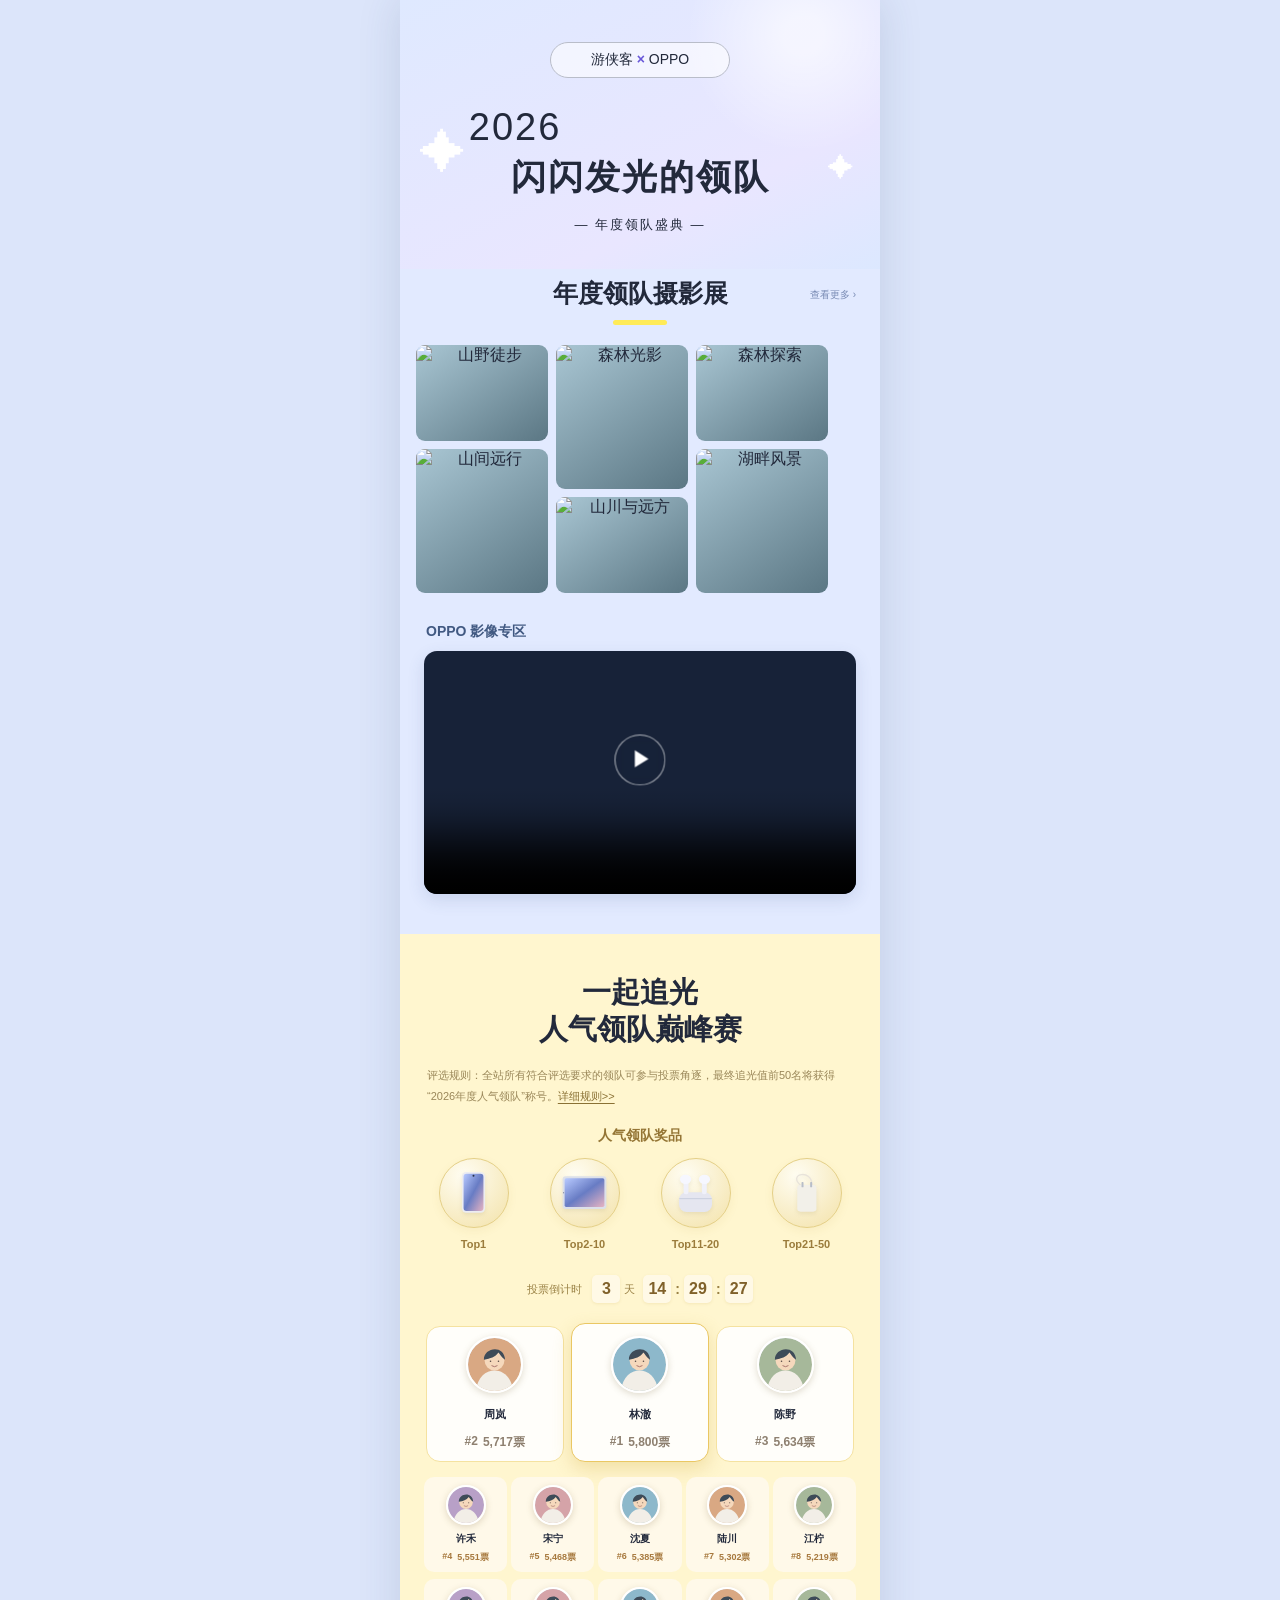
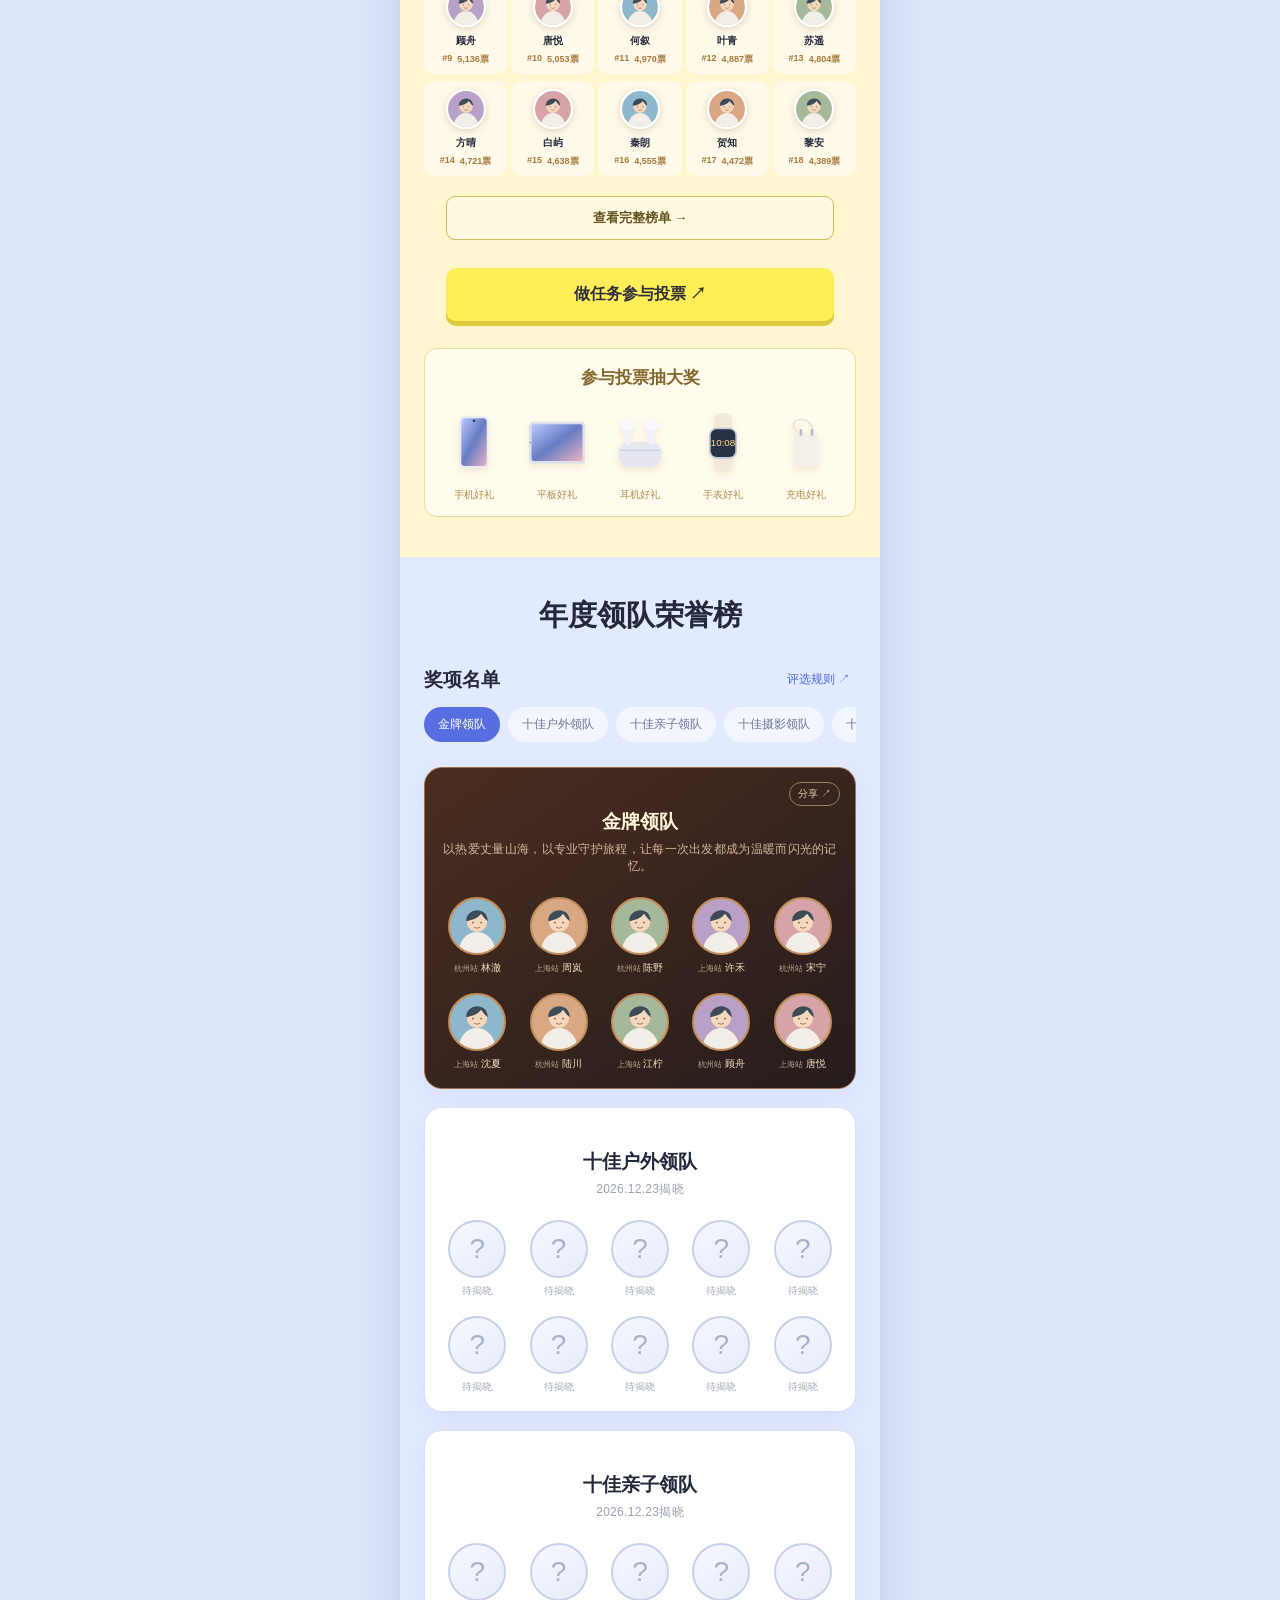
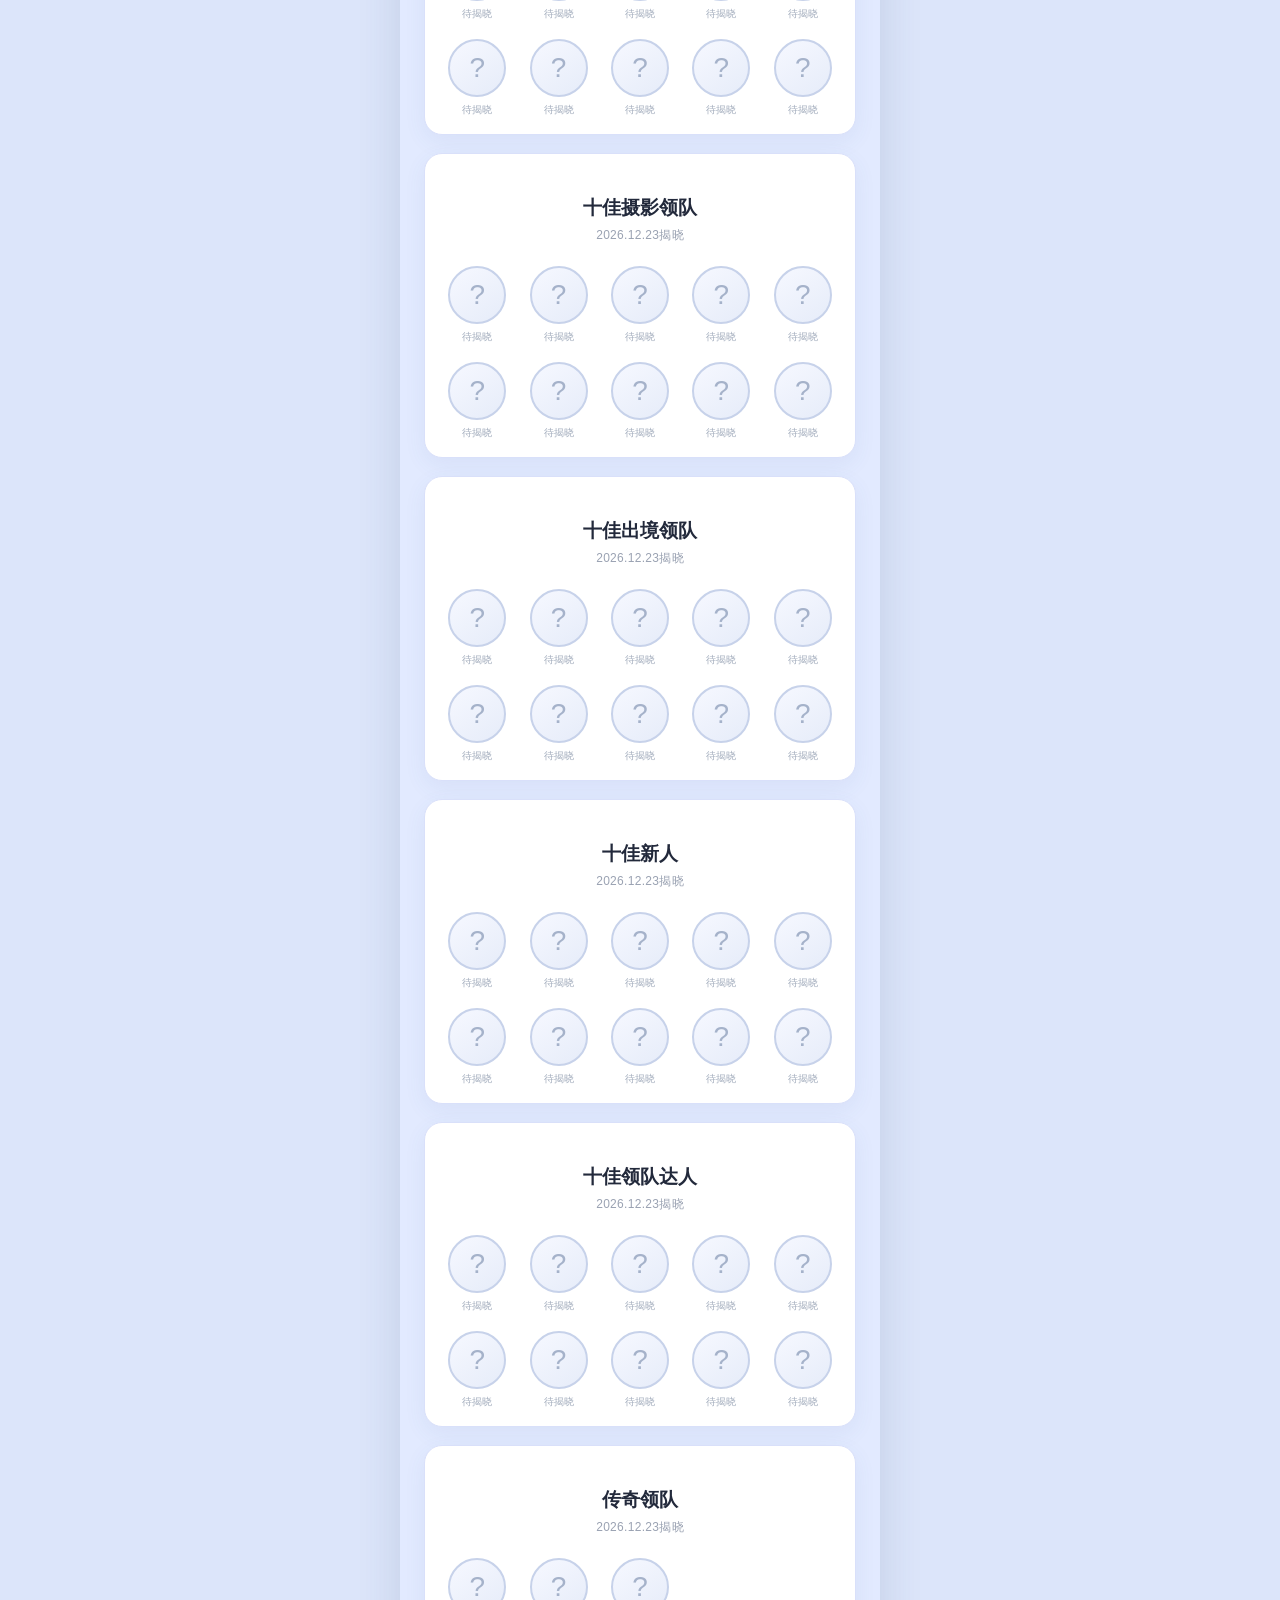
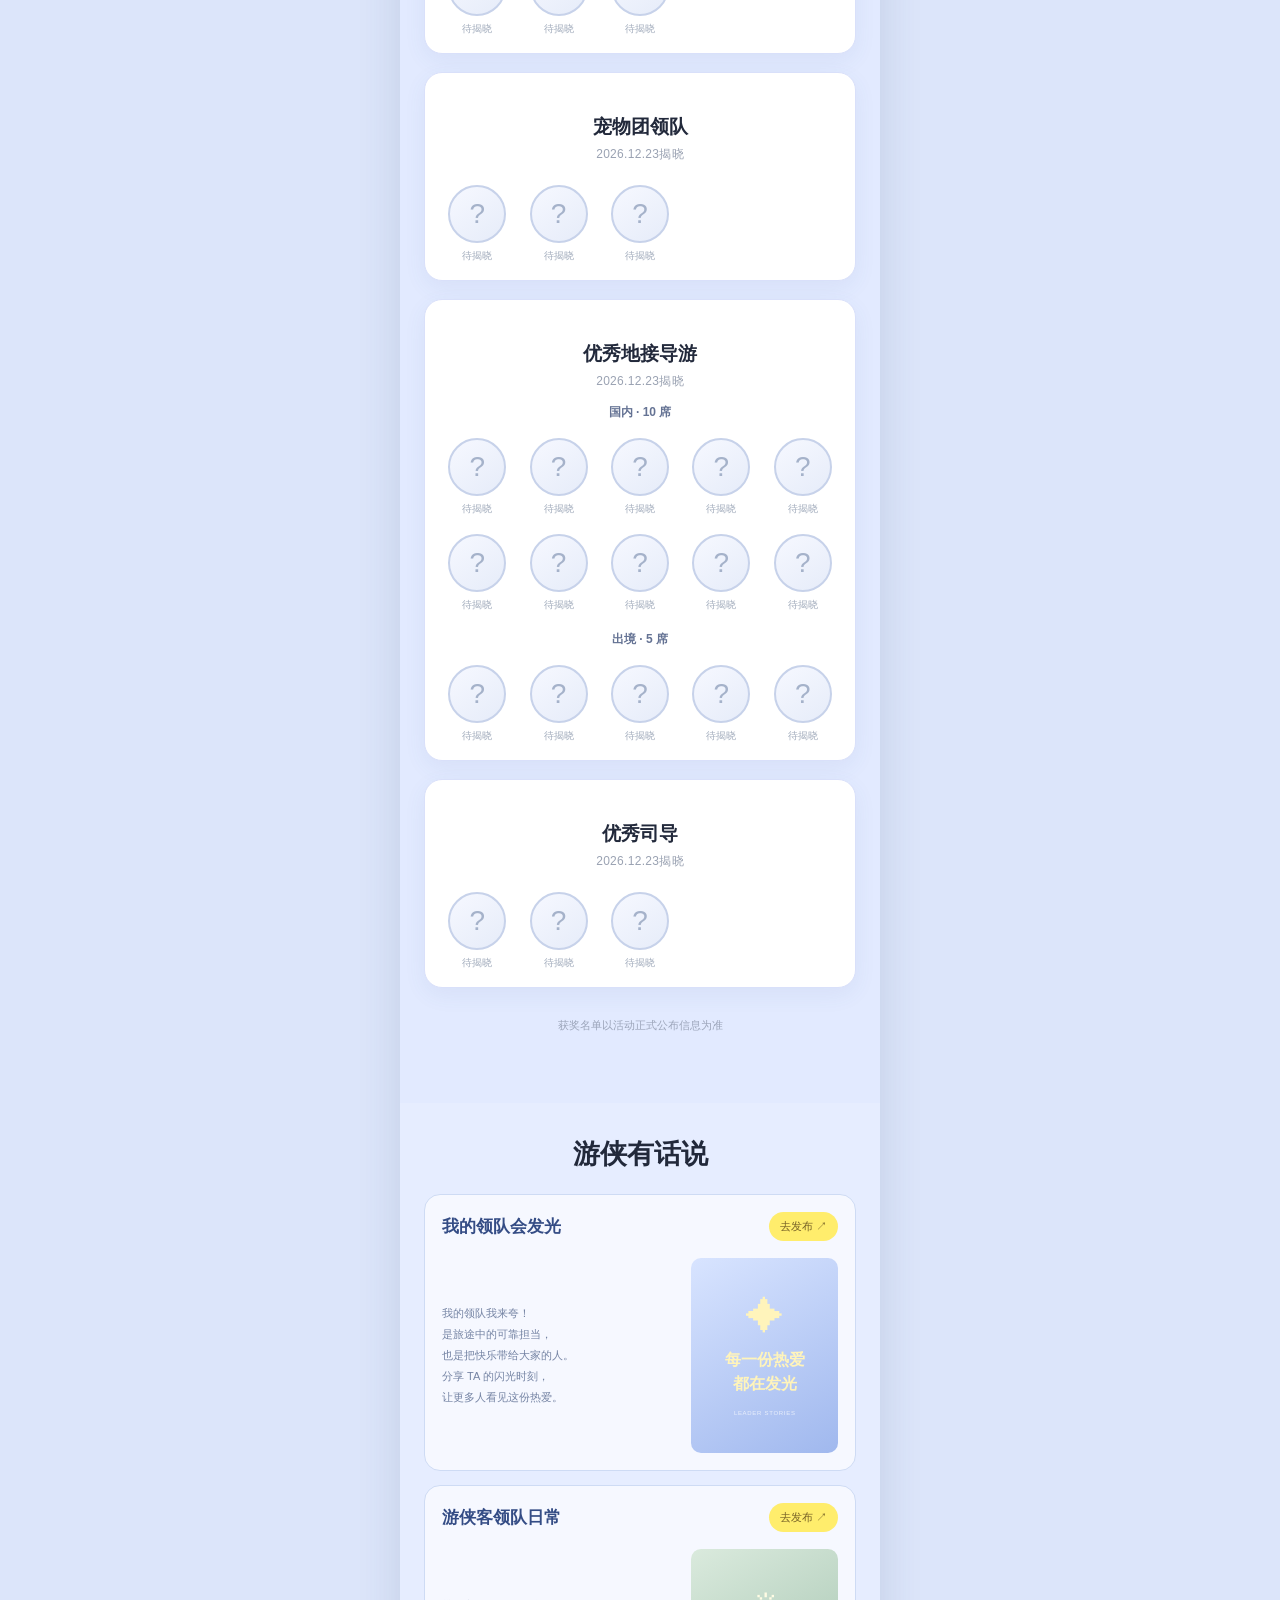
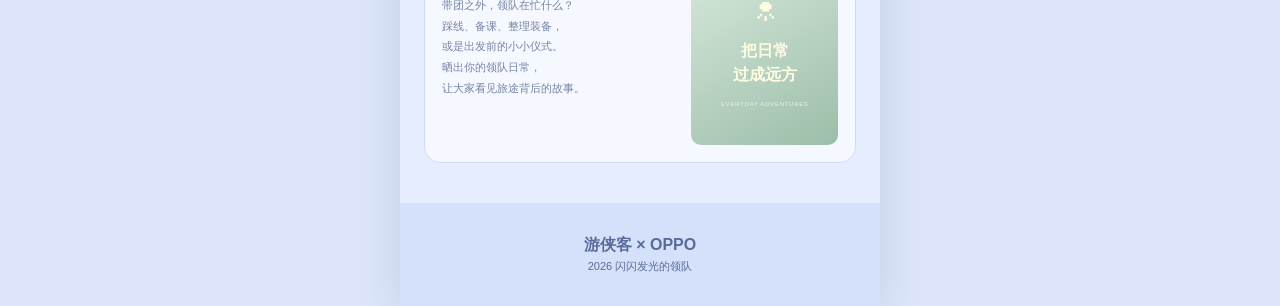
==== commit 0793538d: "Label prizes for popular leaders" ====
--- a/index.html
+++ b/index.html
@@ -1,5 +1,5 @@
 <!doctype html><html lang="zh-CN"><head><meta charset="utf-8"><meta name="viewport" content="width=device-width,initial-scale=1"><title>2026 闪闪发光的领队</title><link rel="stylesheet" href="style.css"></head><body><main class="page">
 <header class="hero"><div class="brand">游侠客 <em>×</em> OPPO</div><div class="year">2026</div><h1>闪闪发光的领队</h1><p>— 年度领队盛典 —</p></header>
 <section class="photo"><div class="photo-section-heading"><h2>年度领队摄影展</h2><a href="./photography.html">查看更多 ›</a></div><div class="photo-wall" tabindex="0" aria-label="年度领队摄影展，左右滑动查看照片"><div class="photo-wall-track"><div class="photo-wall-column"><div class="photo-wall-item wide"><img src="https://images.unsplash.com/photo-1551632811-561732d1e306?auto=format&amp;fit=crop&amp;w=600&amp;q=80" alt="山野徒步" loading="lazy"></div><div class="photo-wall-item tall"><img src="https://images.unsplash.com/photo-1500534623283-312aade485b7?auto=format&amp;fit=crop&amp;w=600&amp;q=80" alt="山间远行" loading="lazy"></div></div><div class="photo-wall-column"><div class="photo-wall-item tall"><img src="https://images.unsplash.com/photo-1472396961693-142e6e269027?auto=format&amp;fit=crop&amp;w=600&amp;q=80" alt="森林光影" loading="lazy"></div><div class="photo-wall-item wide"><img src="https://images.unsplash.com/photo-1469474968028-56623f02e42e?auto=format&amp;fit=crop&amp;w=600&amp;q=80" alt="山川与远方" loading="lazy"></div></div><div class="photo-wall-column"><div class="photo-wall-item wide"><img src="https://images.unsplash.com/photo-1441974231531-c6227db76b6e?auto=format&amp;fit=crop&amp;w=600&amp;q=80" alt="森林探索" loading="lazy"></div><div class="photo-wall-item tall"><img src="https://images.unsplash.com/photo-1470770841072-f978cf4d019e?auto=format&amp;fit=crop&amp;w=600&amp;q=80" alt="湖畔风景" loading="lazy"></div></div></div></div><section class="oppo-video-section" id="oppoZone" aria-label="OPPO影像视频专区"><div class="oppo-video-heading"><strong>OPPO 影像专区</strong></div><div class="oppo-video-player"><video id="oppoVideo" controls playsinline preload="none" poster="https://images.unsplash.com/photo-1469474968028-56623f02e42e?auto=format&amp;fit=crop&amp;w=900&amp;q=80" aria-label="OPPO影像示例视频"><source src="https://interactive-examples.mdn.mozilla.net/media/cc0-videos/flower.mp4" type="video/mp4">当前浏览器不支持视频播放。</video><button type="button" class="oppo-video-play" id="oppoVideoPlay" aria-label="播放影像视频"><span>▶</span></button></div><p id="oppoVideoStatus" class="oppo-video-status" role="status"></p></section></section>
-<section class="vote"><div class="vote-title"><h2>一起追光<br>人气领队巅峰赛</h2></div><div class="vote-rules-summary">评选规则：全站所有符合评选要求的领队可参与投票角逐，最终追光值前50名将获得“2026年度人气领队”称号。<button id="voteRulesButton" type="button">详细规则&gt;&gt;</button></div><div class="rank-prizes" aria-label="人气领队排名奖励"><div class="rank-prize"><div class="rank-prize-circle"><img src="./assets/phone.svg" alt="Top1奖品示意"></div><span>Top1</span></div><div class="rank-prize"><div class="rank-prize-circle"><img src="./assets/tablet.svg" alt="Top2-10奖品示意"></div><span>Top2-10</span></div><div class="rank-prize"><div class="rank-prize-circle"><img src="./assets/earbuds.svg" alt="Top11-20奖品示意"></div><span>Top11-20</span></div><div class="rank-prize"><div class="rank-prize-circle"><img src="./assets/charger.svg" alt="Top21-50奖品示意"></div><span>Top21-50</span></div></div><div class="vote-countdown" aria-label="投票倒计时"><span>投票倒计时</span><div id="countdown"><b>3</b><em>天</em><b>14</b><i>:</i><b>29</b><i>:</i><b>29</b></div></div><div class="podium" id="podium"></div><div class="leader-grid" id="leaderGrid"></div><a class="ranking-link" href="./ranking.html">查看完整榜单 →</a><button class="main-action" id="voteButton">做任务参与投票 ↗</button><section class="voter-prizes" aria-labelledby="voterPrizeTitle"><h3 id="voterPrizeTitle">参与投票抽大奖</h3><div class="voter-prize-row"><div class="voter-prize"><img src="./assets/phone.svg" alt="手机好礼示意图"><span>手机好礼</span></div><div class="voter-prize"><img src="./assets/tablet.svg" alt="平板好礼示意图"><span>平板好礼</span></div><div class="voter-prize"><img src="./assets/earbuds.svg" alt="耳机好礼示意图"><span>耳机好礼</span></div><div class="voter-prize"><img src="./assets/watch.svg" alt="手表好礼示意图"><span>手表好礼</span></div><div class="voter-prize"><img src="./assets/charger.svg" alt="充电好礼示意图"><span>充电好礼</span></div></div></section></section>
+<section class="vote"><div class="vote-title"><h2>一起追光<br>人气领队巅峰赛</h2></div><div class="vote-rules-summary">评选规则：全站所有符合评选要求的领队可参与投票角逐，最终追光值前50名将获得“2026年度人气领队”称号。<button id="voteRulesButton" type="button">详细规则&gt;&gt;</button></div><h3 class="rank-prizes-title">人气领队奖品</h3><div class="rank-prizes" aria-label="人气领队排名奖励"><div class="rank-prize"><div class="rank-prize-circle"><img src="./assets/phone.svg" alt="Top1奖品示意"></div><span>Top1</span></div><div class="rank-prize"><div class="rank-prize-circle"><img src="./assets/tablet.svg" alt="Top2-10奖品示意"></div><span>Top2-10</span></div><div class="rank-prize"><div class="rank-prize-circle"><img src="./assets/earbuds.svg" alt="Top11-20奖品示意"></div><span>Top11-20</span></div><div class="rank-prize"><div class="rank-prize-circle"><img src="./assets/charger.svg" alt="Top21-50奖品示意"></div><span>Top21-50</span></div></div><div class="vote-countdown" aria-label="投票倒计时"><span>投票倒计时</span><div id="countdown"><b>3</b><em>天</em><b>14</b><i>:</i><b>29</b><i>:</i><b>29</b></div></div><div class="podium" id="podium"></div><div class="leader-grid" id="leaderGrid"></div><a class="ranking-link" href="./ranking.html">查看完整榜单 →</a><button class="main-action" id="voteButton">做任务参与投票 ↗</button><section class="voter-prizes" aria-labelledby="voterPrizeTitle"><h3 id="voterPrizeTitle">参与投票抽大奖</h3><div class="voter-prize-row"><div class="voter-prize"><img src="./assets/phone.svg" alt="手机好礼示意图"><span>手机好礼</span></div><div class="voter-prize"><img src="./assets/tablet.svg" alt="平板好礼示意图"><span>平板好礼</span></div><div class="voter-prize"><img src="./assets/earbuds.svg" alt="耳机好礼示意图"><span>耳机好礼</span></div><div class="voter-prize"><img src="./assets/watch.svg" alt="手表好礼示意图"><span>手表好礼</span></div><div class="voter-prize"><img src="./assets/charger.svg" alt="充电好礼示意图"><span>充电好礼</span></div></div></section></section>
 <section class="awards" id="awards"><h2>年度领队荣誉榜</h2><div class="toolbar"><b>奖项名单</b><button id="rulesButton">评选规则 ↗</button></div><nav id="awardNav" class="award-nav" aria-label="奖项导航"></nav><div id="awardList"></div><small class="footnote">获奖名单以活动正式公布信息为准</small></section><section class="creation-section" aria-labelledby="creationTitle"><h2 id="creationTitle">游侠有话说</h2><article class="creation-card glow-story"><div class="creation-card-heading"><h3>我的领队会发光</h3><button type="button" data-publish-topic="我的领队会发光">去发布 ↗</button></div><div class="creation-card-body"><p>我的领队我来夸！<br>是旅途中的可靠担当，<br>也是把快乐带给大家的人。<br>分享 TA 的闪光时刻，<br>让更多人看见这份热爱。</p><div class="creation-art glow-art" aria-hidden="true"><span>✦</span><b>每一份热爱<br>都在发光</b><small>LEADER STORIES</small></div></div></article><article class="creation-card daily-story"><div class="creation-card-heading"><h3>游侠客领队日常</h3><button type="button" data-publish-topic="游侠客领队日常">去发布 ↗</button></div><div class="creation-card-body"><p>带团之外，领队在忙什么？<br>踩线、备课、整理装备，<br>或是出发前的小小仪式。<br>晒出你的领队日常，<br>让大家看见旅途背后的故事。</p><div class="creation-art daily-art" aria-hidden="true"><span>☀</span><b>把日常<br>过成远方</b><small>EVERYDAY ADVENTURES</small></div></div></article></section><footer>游侠客 × OPPO<br><small>2026 闪闪发光的领队</small></footer></main><div id="toast" class="toast" role="status"></div><dialog id="voteRulesDialog" class="half-sheet"><form method="dialog"><button class="close" aria-label="关闭">×</button><h2>人气领队评选规则</h2><ol><li><b>参选范围</b><p>全站所有符合评选要求的领队均可参与投票角逐。</p></li><li><b>评选方式</b><p>最终追光值前50名将获得“2026年度人气领队”称号。</p></li><li><b>榜单展示</b><p>活动页展示前 18 名；点击“查看完整榜单”可查看完整排名。排名与票数以正式活动数据为准。</p></li><li><b>参与方式</b><p>投票任务及 OPPO 奖品详情将在活动开启时公布。</p></li></ol><button class="dialog-ok">我知道了</button></form></dialog><dialog id="rulesDialog"><form method="dialog"><button class="close" aria-label="关闭">×</button><h2>评选规则</h2><p>人气领队按最终追光值评选，前50名获得“2026年度人气领队”称号。其他奖项每天上午 10:00 揭晓 2–3 个，未揭晓席位以问号展示。</p><p>具体评选标准、投票任务、活动时间及奖品规则将在官方公布后补充。</p><button class="dialog-ok">知道了</button></form></dialog><script src="ranking-data.js"></script><script src="app.js"></script><script src="leader-popup.js"></script><script src="vote-tasks.js"></script><script src="award-posters.js"></script></body></html>
--- a/style.css
+++ b/style.css
@@ -100,3 +100,5 @@
 .rank-prizes{display:grid;grid-template-columns:repeat(4,minmax(0,1fr));gap:12px;margin:4px 0 23px}.rank-prize{min-width:0;text-align:center}.rank-prize-circle{display:grid;place-items:center;width:min(100%,70px);aspect-ratio:1;margin:0 auto 8px;border:1px solid #e4cf87;border-radius:50%;background:radial-gradient(circle at 35% 25%,#fffdf2,#f3e2a9);box-shadow:0 3px 10px #a6842714;overflow:hidden}.rank-prize-circle img{display:block;width:90%;height:90%;object-fit:contain;filter:drop-shadow(0 2px 2px #92793425)}.rank-prize>span{display:block;white-space:nowrap;color:#9b7c3c;font-size:11px;font-weight:600;line-height:1.5}@media(max-width:360px){.rank-prizes{gap:9px}.rank-prize-circle{width:60px}.rank-prize>span{font-size:10px}}
 
 .voter-prizes{margin-top:27px;padding:17px 10px 14px;border:1px solid #e9dba6;border-radius:13px;background:#fffbed}.voter-prizes h3{margin:0 0 15px;font-size:17px;color:#83672e;font-weight:650}.voter-prize-row{display:grid;grid-template-columns:repeat(5,minmax(0,1fr));gap:5px}.voter-prize{min-width:0;text-align:center}.voter-prize img{display:block;width:100%;aspect-ratio:1;object-fit:contain;filter:drop-shadow(0 3px 3px #b39a5530)}.voter-prize span{display:block;margin-top:5px;color:#ab8d50;font-size:10px;line-height:1.5}@media(max-width:360px){.voter-prizes{padding-left:7px;padding-right:7px}.voter-prize-row{gap:3px}.voter-prize span{font-size:9px}}
+
+.rank-prizes-title{margin:18px 0 13px;font-size:14px;font-weight:600;color:#947535;text-align:center}
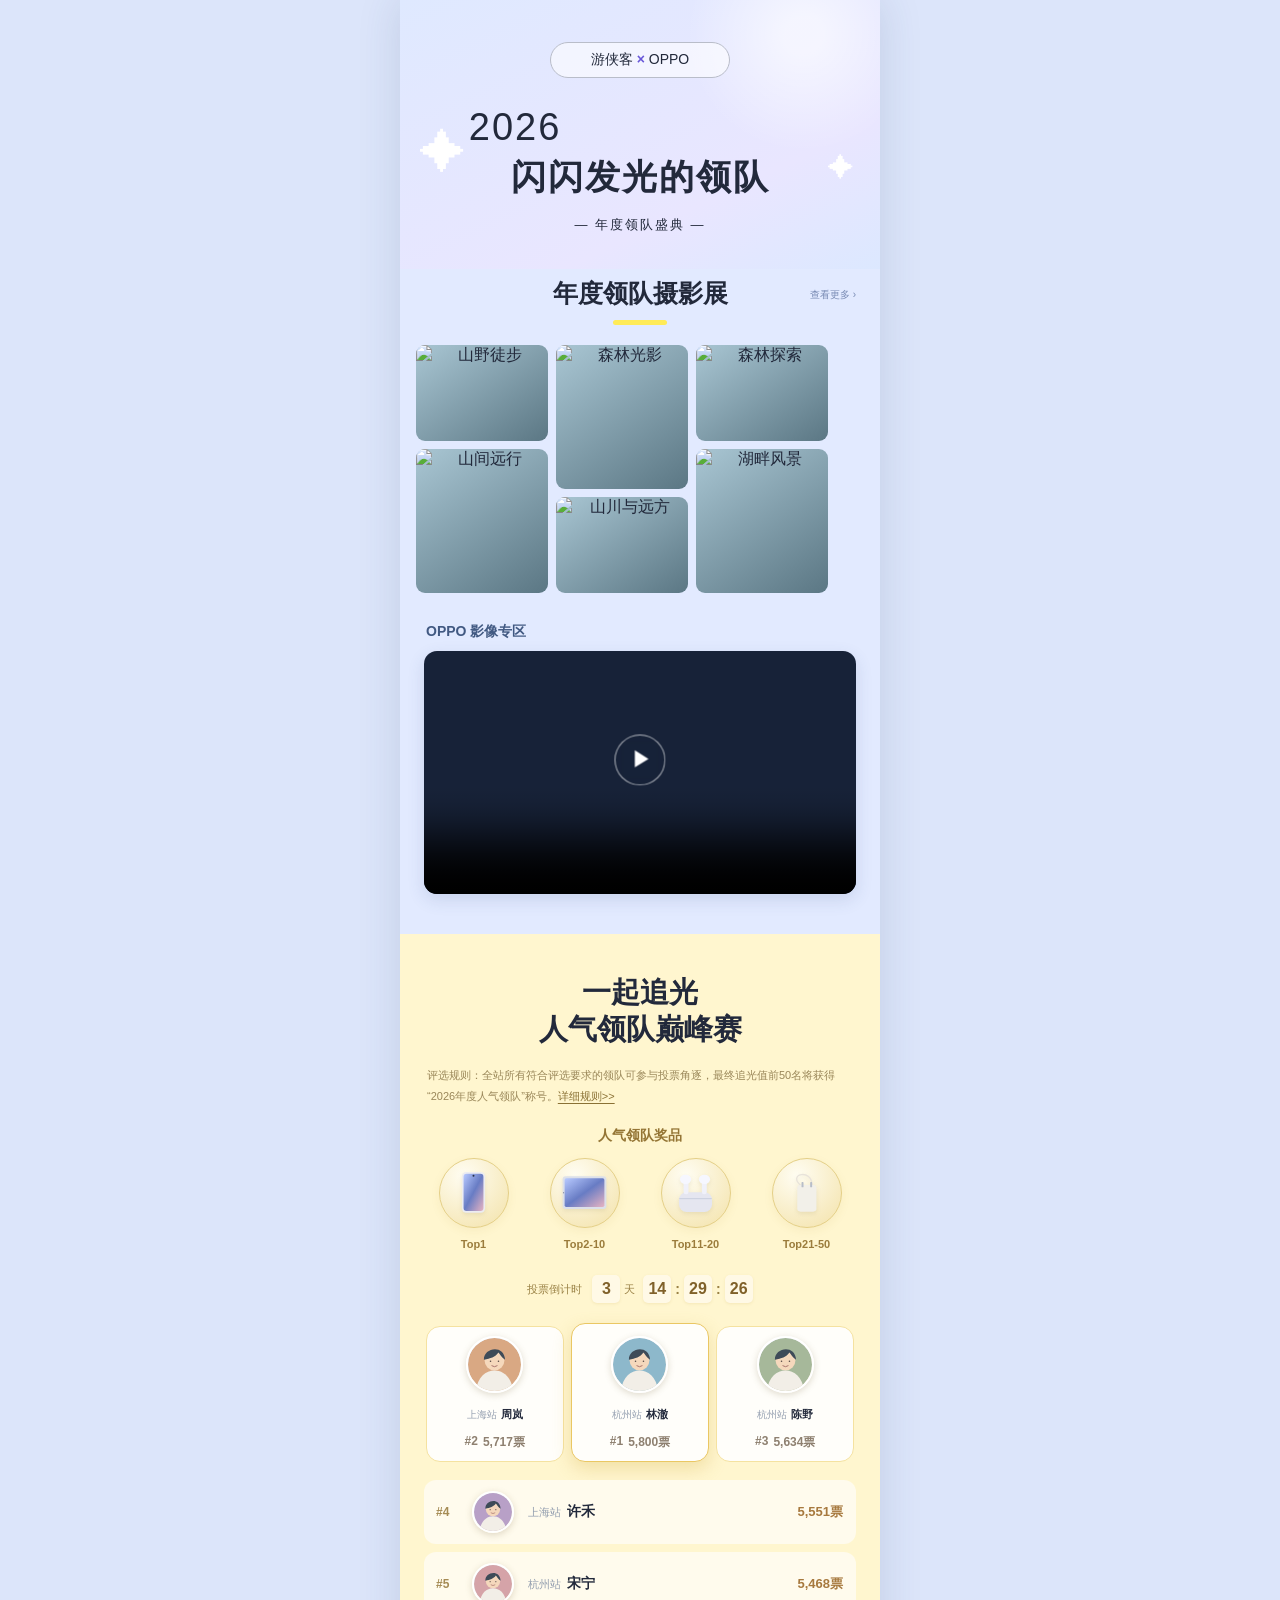
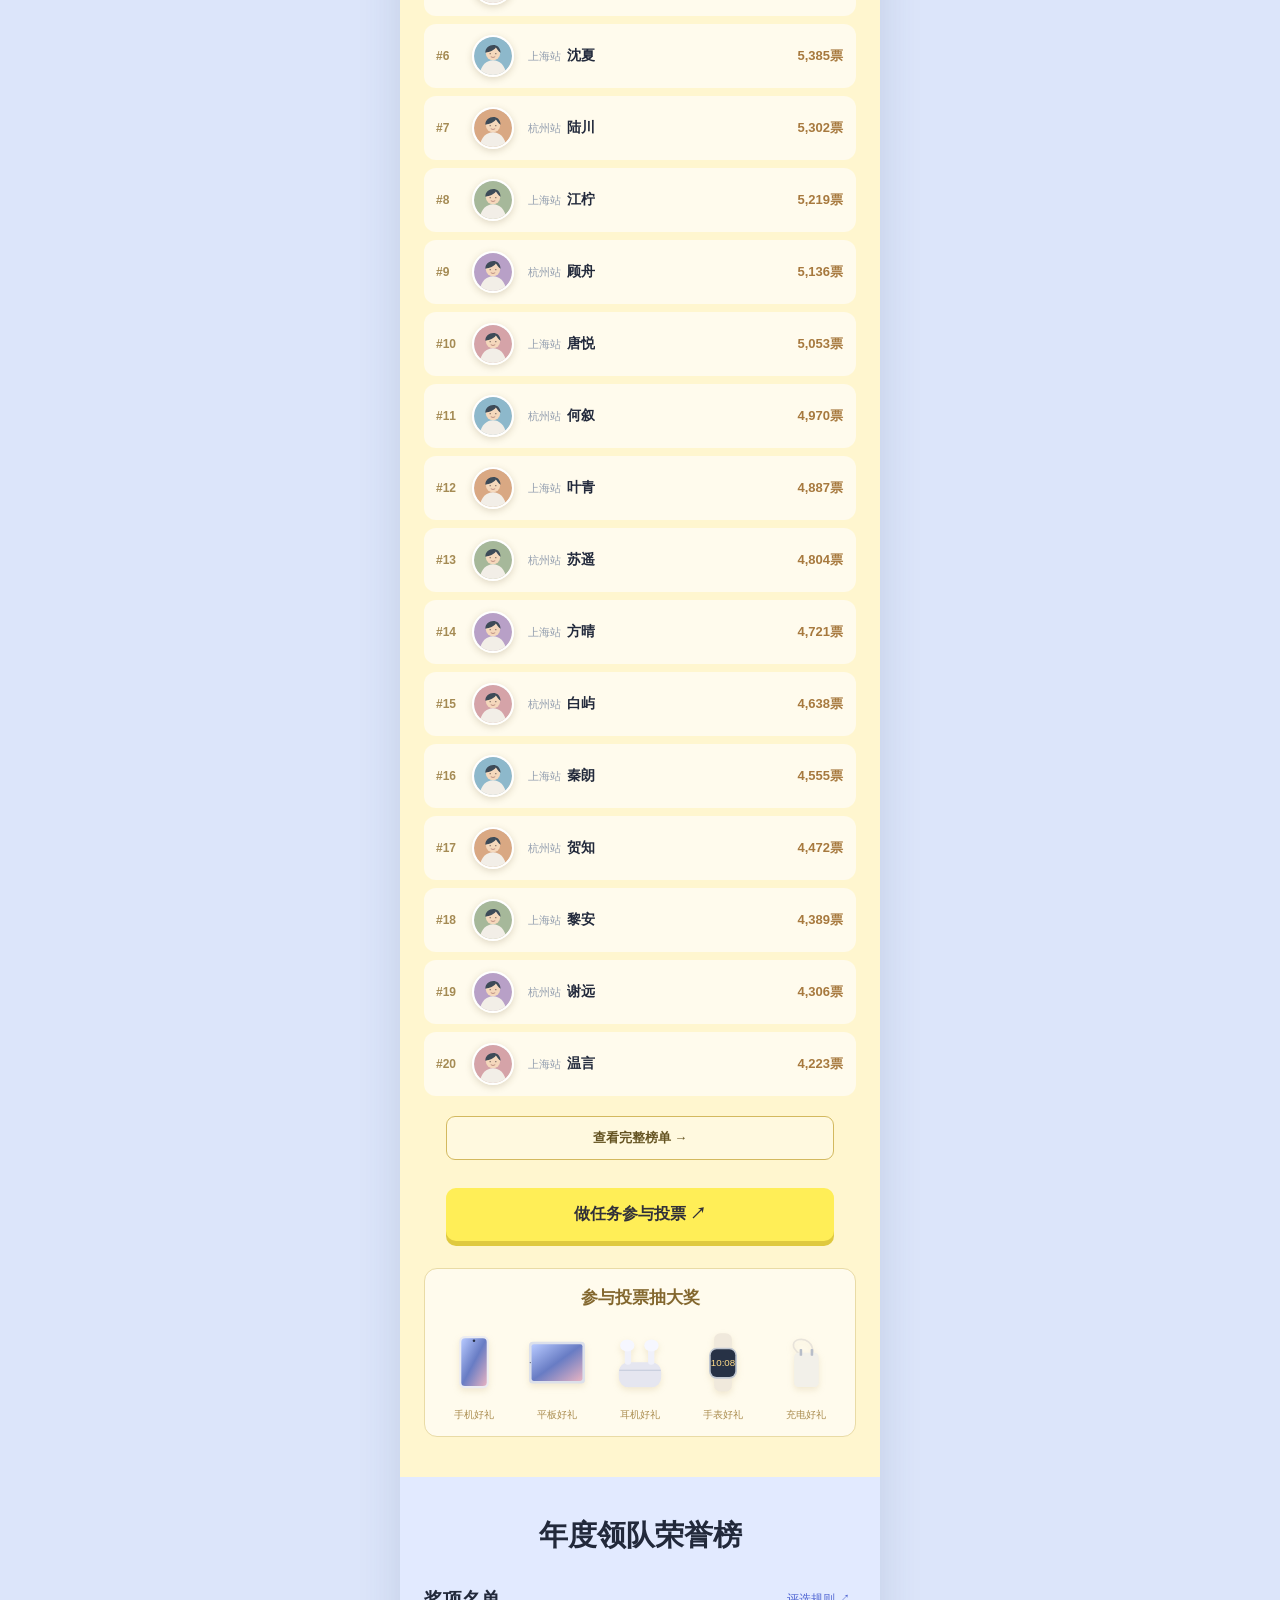
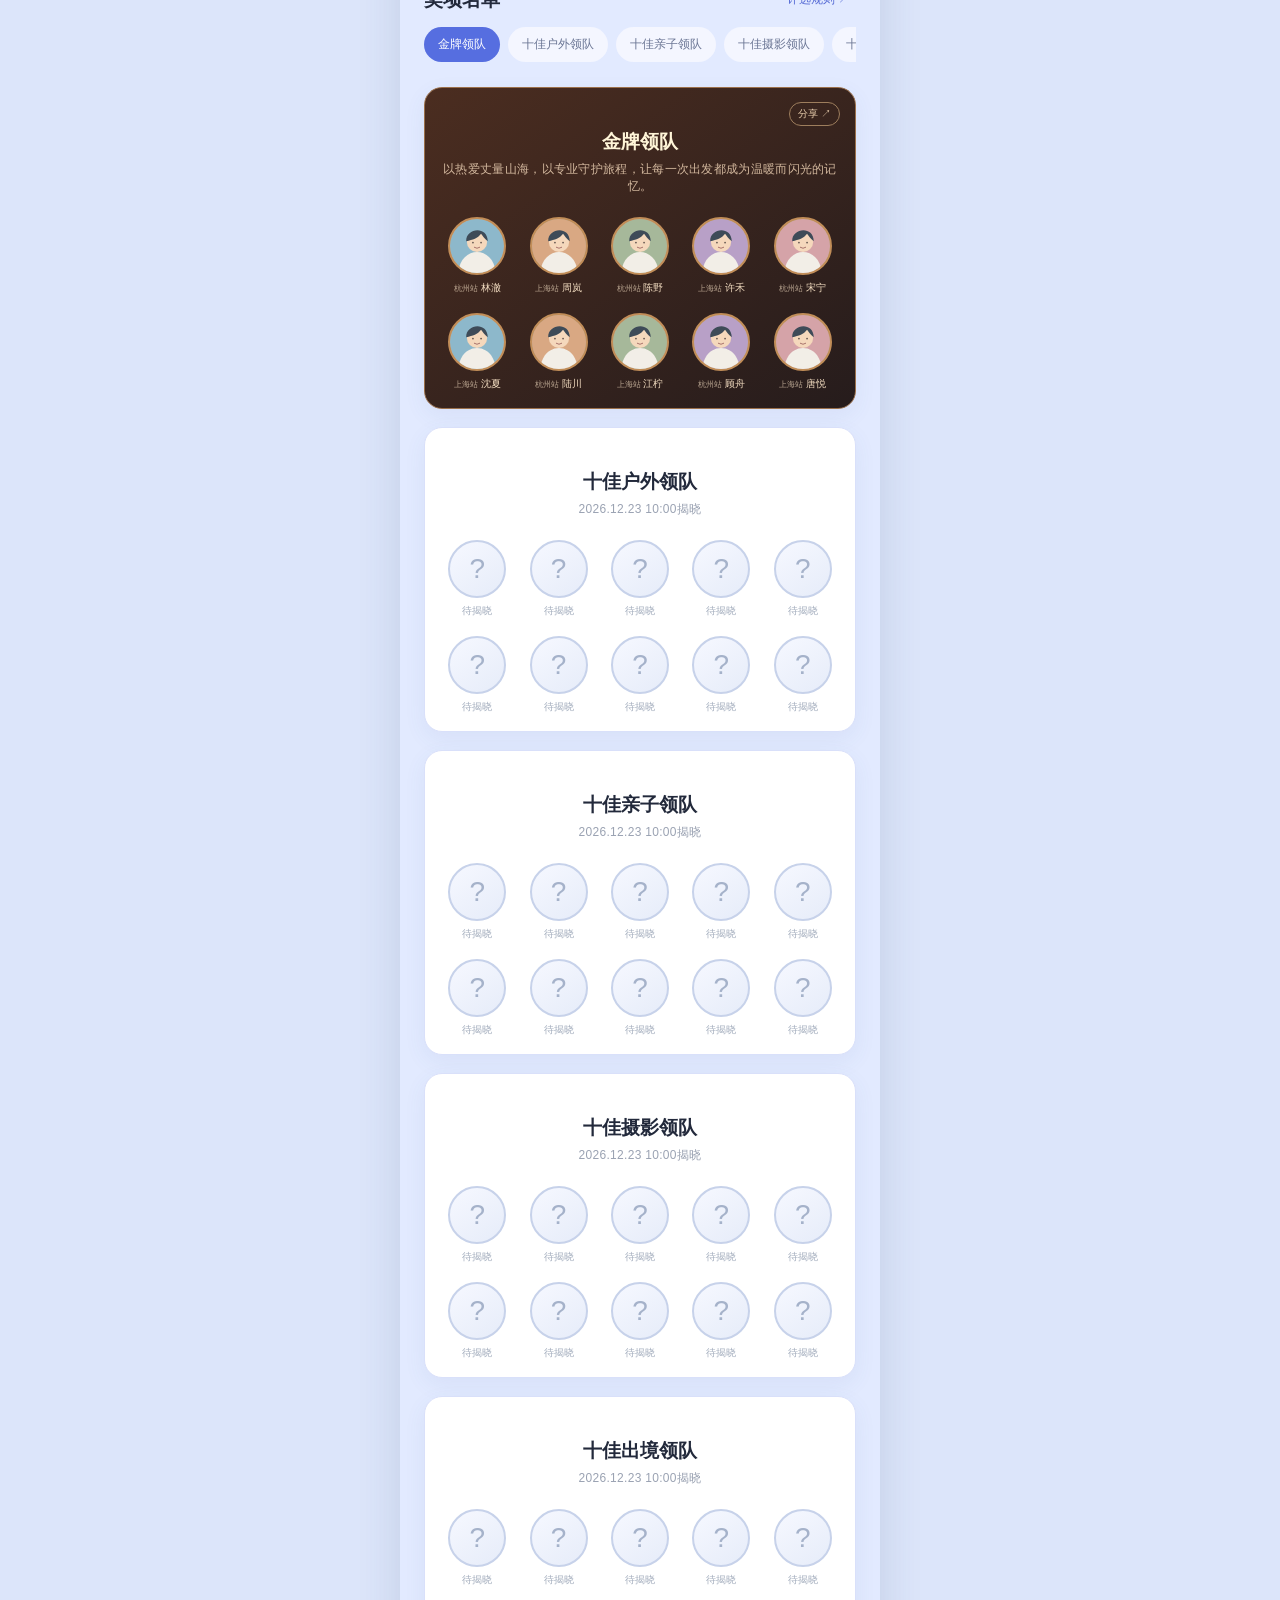
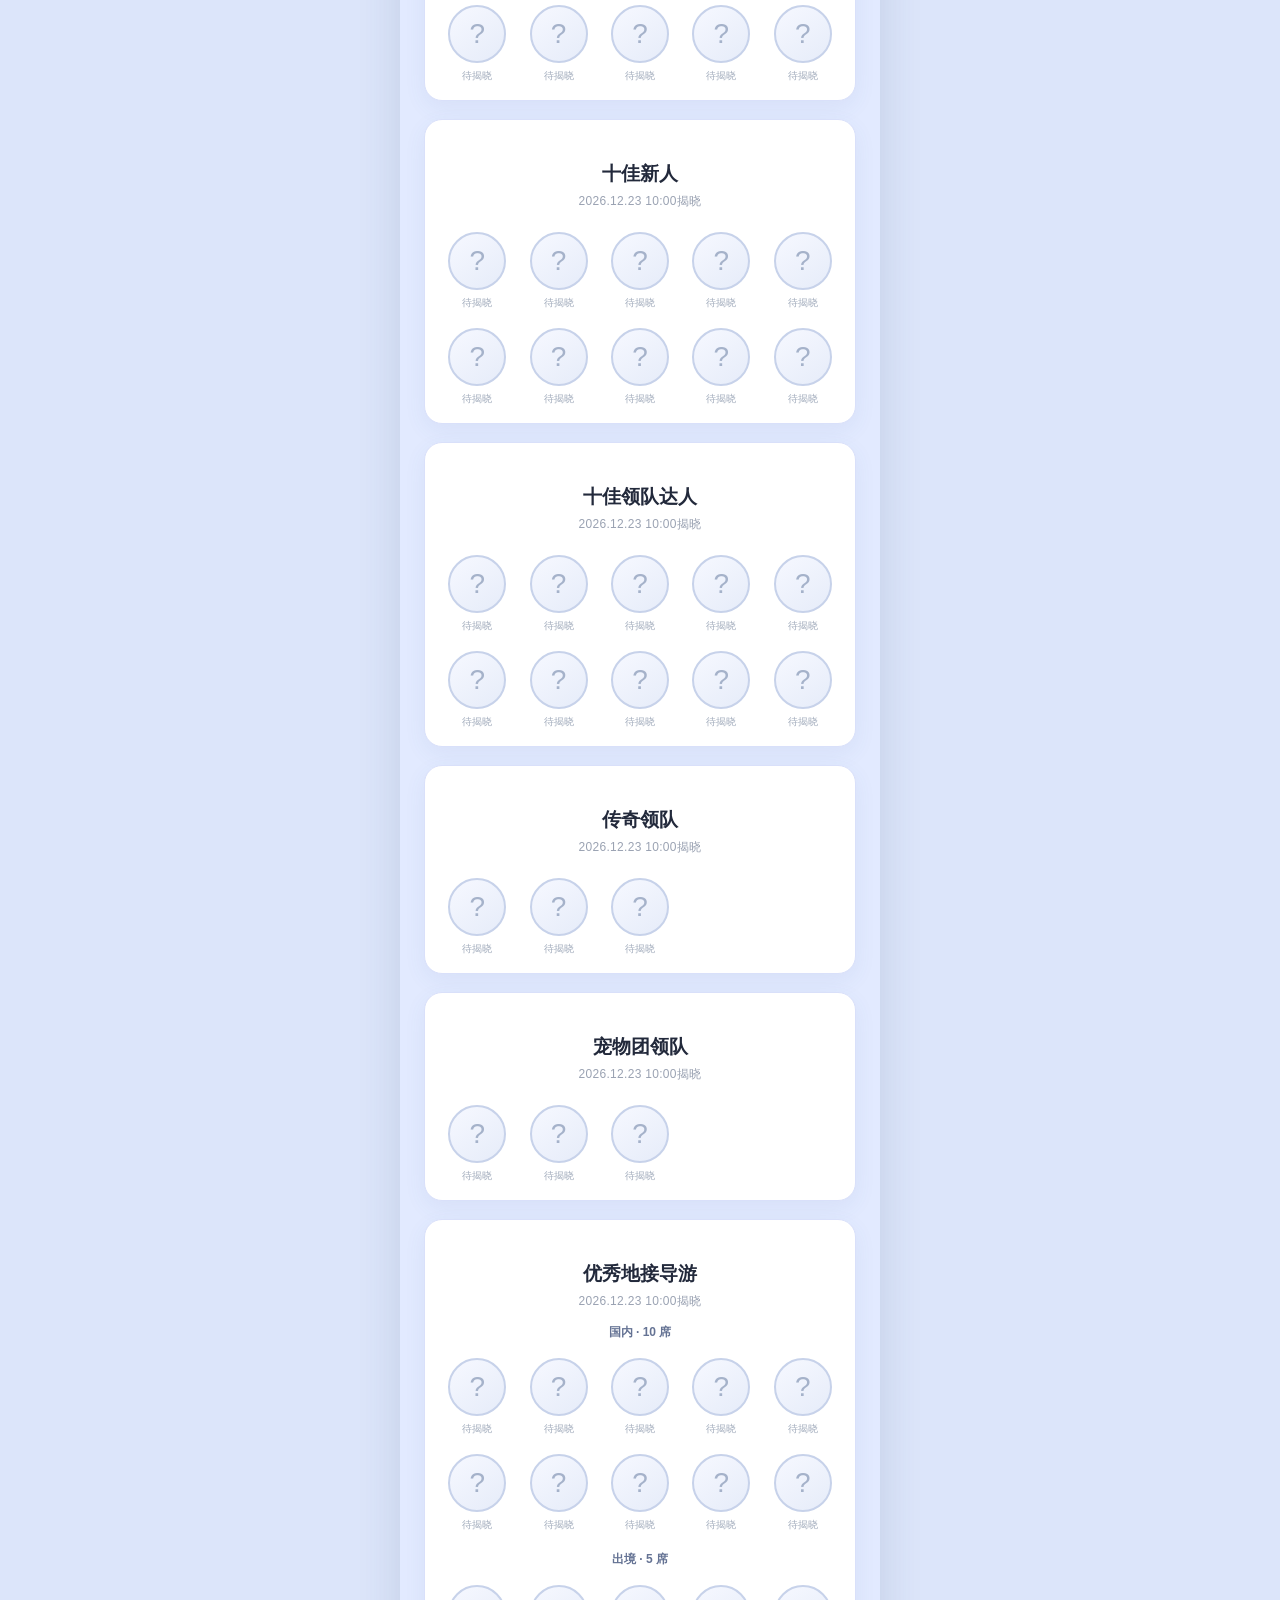
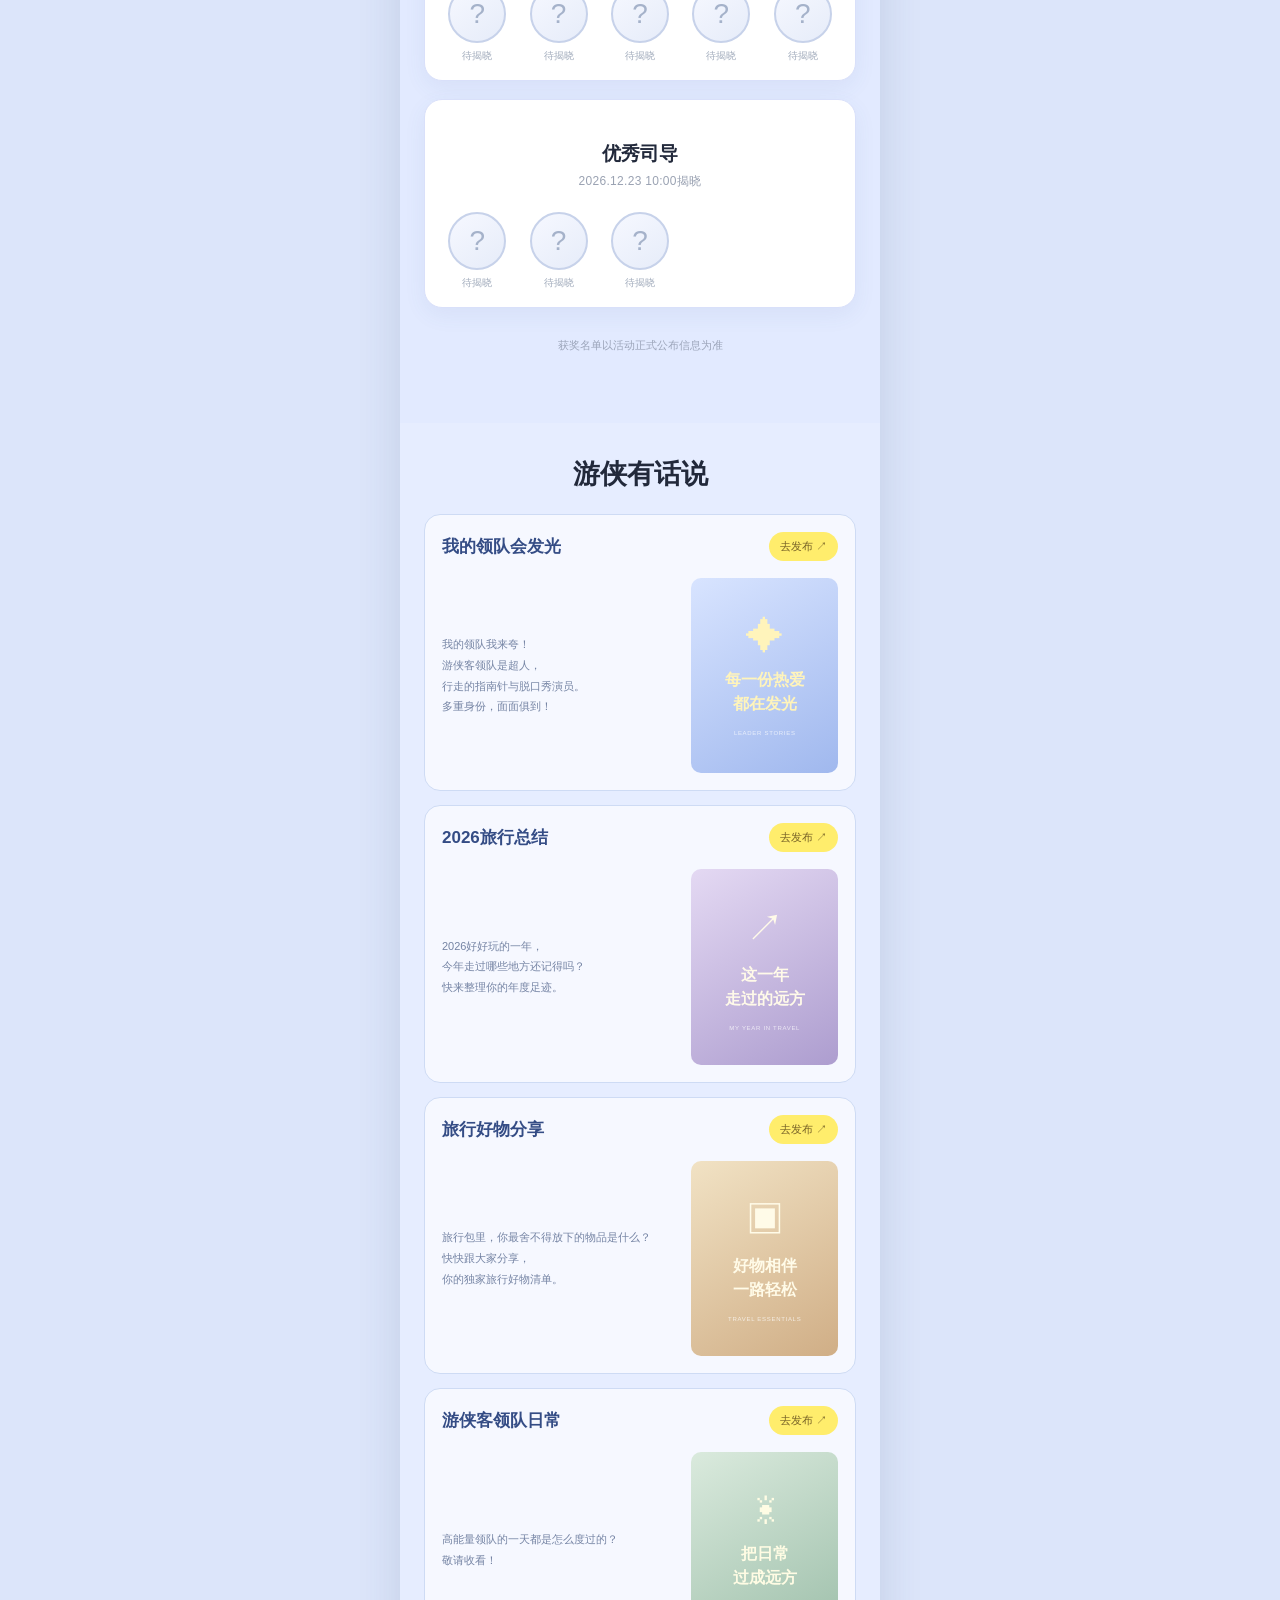
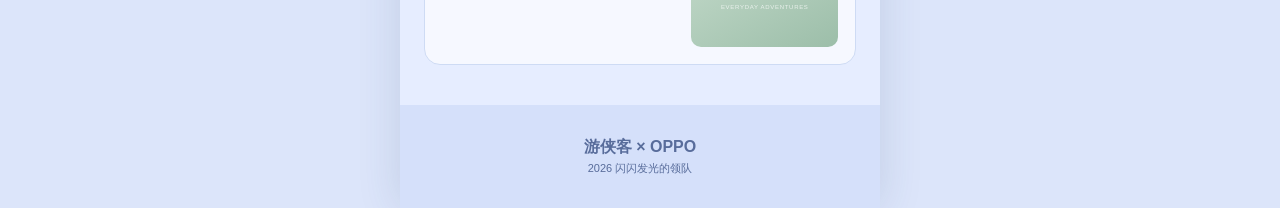
==== commit 61217d00: "Update ranking, task rewards, lottery, posters and four story topics" ====
--- a/index.html
+++ b/index.html
@@ -2,4 +2,4 @@
 <header class="hero"><div class="brand">游侠客 <em>×</em> OPPO</div><div class="year">2026</div><h1>闪闪发光的领队</h1><p>— 年度领队盛典 —</p></header>
 <section class="photo"><div class="photo-section-heading"><h2>年度领队摄影展</h2><a href="./photography.html">查看更多 ›</a></div><div class="photo-wall" tabindex="0" aria-label="年度领队摄影展，左右滑动查看照片"><div class="photo-wall-track"><div class="photo-wall-column"><div class="photo-wall-item wide"><img src="https://images.unsplash.com/photo-1551632811-561732d1e306?auto=format&amp;fit=crop&amp;w=600&amp;q=80" alt="山野徒步" loading="lazy"></div><div class="photo-wall-item tall"><img src="https://images.unsplash.com/photo-1500534623283-312aade485b7?auto=format&amp;fit=crop&amp;w=600&amp;q=80" alt="山间远行" loading="lazy"></div></div><div class="photo-wall-column"><div class="photo-wall-item tall"><img src="https://images.unsplash.com/photo-1472396961693-142e6e269027?auto=format&amp;fit=crop&amp;w=600&amp;q=80" alt="森林光影" loading="lazy"></div><div class="photo-wall-item wide"><img src="https://images.unsplash.com/photo-1469474968028-56623f02e42e?auto=format&amp;fit=crop&amp;w=600&amp;q=80" alt="山川与远方" loading="lazy"></div></div><div class="photo-wall-column"><div class="photo-wall-item wide"><img src="https://images.unsplash.com/photo-1441974231531-c6227db76b6e?auto=format&amp;fit=crop&amp;w=600&amp;q=80" alt="森林探索" loading="lazy"></div><div class="photo-wall-item tall"><img src="https://images.unsplash.com/photo-1470770841072-f978cf4d019e?auto=format&amp;fit=crop&amp;w=600&amp;q=80" alt="湖畔风景" loading="lazy"></div></div></div></div><section class="oppo-video-section" id="oppoZone" aria-label="OPPO影像视频专区"><div class="oppo-video-heading"><strong>OPPO 影像专区</strong></div><div class="oppo-video-player"><video id="oppoVideo" controls playsinline preload="none" poster="https://images.unsplash.com/photo-1469474968028-56623f02e42e?auto=format&amp;fit=crop&amp;w=900&amp;q=80" aria-label="OPPO影像示例视频"><source src="https://interactive-examples.mdn.mozilla.net/media/cc0-videos/flower.mp4" type="video/mp4">当前浏览器不支持视频播放。</video><button type="button" class="oppo-video-play" id="oppoVideoPlay" aria-label="播放影像视频"><span>▶</span></button></div><p id="oppoVideoStatus" class="oppo-video-status" role="status"></p></section></section>
 <section class="vote"><div class="vote-title"><h2>一起追光<br>人气领队巅峰赛</h2></div><div class="vote-rules-summary">评选规则：全站所有符合评选要求的领队可参与投票角逐，最终追光值前50名将获得“2026年度人气领队”称号。<button id="voteRulesButton" type="button">详细规则&gt;&gt;</button></div><h3 class="rank-prizes-title">人气领队奖品</h3><div class="rank-prizes" aria-label="人气领队排名奖励"><div class="rank-prize"><div class="rank-prize-circle"><img src="./assets/phone.svg" alt="Top1奖品示意"></div><span>Top1</span></div><div class="rank-prize"><div class="rank-prize-circle"><img src="./assets/tablet.svg" alt="Top2-10奖品示意"></div><span>Top2-10</span></div><div class="rank-prize"><div class="rank-prize-circle"><img src="./assets/earbuds.svg" alt="Top11-20奖品示意"></div><span>Top11-20</span></div><div class="rank-prize"><div class="rank-prize-circle"><img src="./assets/charger.svg" alt="Top21-50奖品示意"></div><span>Top21-50</span></div></div><div class="vote-countdown" aria-label="投票倒计时"><span>投票倒计时</span><div id="countdown"><b>3</b><em>天</em><b>14</b><i>:</i><b>29</b><i>:</i><b>29</b></div></div><div class="podium" id="podium"></div><div class="leader-grid" id="leaderGrid"></div><a class="ranking-link" href="./ranking.html">查看完整榜单 →</a><button class="main-action" id="voteButton">做任务参与投票 ↗</button><section class="voter-prizes" aria-labelledby="voterPrizeTitle"><h3 id="voterPrizeTitle">参与投票抽大奖</h3><div class="voter-prize-row"><div class="voter-prize"><img src="./assets/phone.svg" alt="手机好礼示意图"><span>手机好礼</span></div><div class="voter-prize"><img src="./assets/tablet.svg" alt="平板好礼示意图"><span>平板好礼</span></div><div class="voter-prize"><img src="./assets/earbuds.svg" alt="耳机好礼示意图"><span>耳机好礼</span></div><div class="voter-prize"><img src="./assets/watch.svg" alt="手表好礼示意图"><span>手表好礼</span></div><div class="voter-prize"><img src="./assets/charger.svg" alt="充电好礼示意图"><span>充电好礼</span></div></div></section></section>
-<section class="awards" id="awards"><h2>年度领队荣誉榜</h2><div class="toolbar"><b>奖项名单</b><button id="rulesButton">评选规则 ↗</button></div><nav id="awardNav" class="award-nav" aria-label="奖项导航"></nav><div id="awardList"></div><small class="footnote">获奖名单以活动正式公布信息为准</small></section><section class="creation-section" aria-labelledby="creationTitle"><h2 id="creationTitle">游侠有话说</h2><article class="creation-card glow-story"><div class="creation-card-heading"><h3>我的领队会发光</h3><button type="button" data-publish-topic="我的领队会发光">去发布 ↗</button></div><div class="creation-card-body"><p>我的领队我来夸！<br>是旅途中的可靠担当，<br>也是把快乐带给大家的人。<br>分享 TA 的闪光时刻，<br>让更多人看见这份热爱。</p><div class="creation-art glow-art" aria-hidden="true"><span>✦</span><b>每一份热爱<br>都在发光</b><small>LEADER STORIES</small></div></div></article><article class="creation-card daily-story"><div class="creation-card-heading"><h3>游侠客领队日常</h3><button type="button" data-publish-topic="游侠客领队日常">去发布 ↗</button></div><div class="creation-card-body"><p>带团之外，领队在忙什么？<br>踩线、备课、整理装备，<br>或是出发前的小小仪式。<br>晒出你的领队日常，<br>让大家看见旅途背后的故事。</p><div class="creation-art daily-art" aria-hidden="true"><span>☀</span><b>把日常<br>过成远方</b><small>EVERYDAY ADVENTURES</small></div></div></article></section><footer>游侠客 × OPPO<br><small>2026 闪闪发光的领队</small></footer></main><div id="toast" class="toast" role="status"></div><dialog id="voteRulesDialog" class="half-sheet"><form method="dialog"><button class="close" aria-label="关闭">×</button><h2>人气领队评选规则</h2><ol><li><b>参选范围</b><p>全站所有符合评选要求的领队均可参与投票角逐。</p></li><li><b>评选方式</b><p>最终追光值前50名将获得“2026年度人气领队”称号。</p></li><li><b>榜单展示</b><p>活动页展示前 18 名；点击“查看完整榜单”可查看完整排名。排名与票数以正式活动数据为准。</p></li><li><b>参与方式</b><p>投票任务及 OPPO 奖品详情将在活动开启时公布。</p></li></ol><button class="dialog-ok">我知道了</button></form></dialog><dialog id="rulesDialog"><form method="dialog"><button class="close" aria-label="关闭">×</button><h2>评选规则</h2><p>人气领队按最终追光值评选，前50名获得“2026年度人气领队”称号。其他奖项每天上午 10:00 揭晓 2–3 个，未揭晓席位以问号展示。</p><p>具体评选标准、投票任务、活动时间及奖品规则将在官方公布后补充。</p><button class="dialog-ok">知道了</button></form></dialog><script src="ranking-data.js"></script><script src="app.js"></script><script src="leader-popup.js"></script><script src="vote-tasks.js"></script><script src="award-posters.js"></script></body></html>
+<section class="awards" id="awards"><h2>年度领队荣誉榜</h2><div class="toolbar"><b>奖项名单</b><button id="rulesButton">评选规则 ↗</button></div><nav id="awardNav" class="award-nav" aria-label="奖项导航"></nav><div id="awardList"></div><small class="footnote">获奖名单以活动正式公布信息为准</small></section><section class="creation-section" aria-labelledby="creationTitle"><h2 id="creationTitle">游侠有话说</h2><article class="creation-card glow-story"><div class="creation-card-heading"><h3>我的领队会发光</h3><button type="button" data-publish-topic="我的领队会发光">去发布 ↗</button></div><div class="creation-card-body"><p>我的领队我来夸！<br>游侠客领队是超人，<br>行走的指南针与脱口秀演员。<br>多重身份，面面俱到！</p><div class="creation-art glow-art" aria-hidden="true"><span>✦</span><b>每一份热爱<br>都在发光</b><small>LEADER STORIES</small></div></div></article><article class="creation-card year-story"><div class="creation-card-heading"><h3>2026旅行总结</h3><button type="button" data-publish-topic="2026旅行总结">去发布 ↗</button></div><div class="creation-card-body"><p>2026好好玩的一年，<br>今年走过哪些地方还记得吗？<br>快来整理你的年度足迹。</p><div class="creation-art year-art" aria-hidden="true"><span>↗</span><b>这一年<br>走过的远方</b><small>MY YEAR IN TRAVEL</small></div></div></article><article class="creation-card gear-story"><div class="creation-card-heading"><h3>旅行好物分享</h3><button type="button" data-publish-topic="旅行好物分享">去发布 ↗</button></div><div class="creation-card-body"><p>旅行包里，你最舍不得放下的物品是什么？<br>快快跟大家分享，<br>你的独家旅行好物清单。</p><div class="creation-art gear-art" aria-hidden="true"><span>▣</span><b>好物相伴<br>一路轻松</b><small>TRAVEL ESSENTIALS</small></div></div></article><article class="creation-card daily-story"><div class="creation-card-heading"><h3>游侠客领队日常</h3><button type="button" data-publish-topic="游侠客领队日常">去发布 ↗</button></div><div class="creation-card-body"><p>高能量领队的一天都是怎么度过的？<br>敬请收看！</p><div class="creation-art daily-art" aria-hidden="true"><span>☀</span><b>把日常<br>过成远方</b><small>EVERYDAY ADVENTURES</small></div></div></article></section><footer>游侠客 × OPPO<br><small>2026 闪闪发光的领队</small></footer></main><div id="toast" class="toast" role="status"></div><dialog id="voteRulesDialog" class="half-sheet"><form method="dialog"><button class="close" aria-label="关闭">×</button><h2>人气领队评选规则</h2><ol><li><b>参选范围</b><p>全站所有符合评选要求的领队均可参与投票角逐。</p></li><li><b>评选方式</b><p>最终追光值前50名将获得“2026年度人气领队”称号。</p></li><li><b>榜单展示</b><p>活动页展示前 20 名；点击“查看完整榜单”可查看完整排名。排名与票数以正式活动数据为准。</p></li><li><b>参与方式</b><p>投票任务及 OPPO 奖品详情将在活动开启时公布。</p></li></ol><button class="dialog-ok">我知道了</button></form></dialog><dialog id="rulesDialog"><form method="dialog"><button class="close" aria-label="关闭">×</button><h2>评选规则</h2><p>人气领队按最终追光值评选，前50名获得“2026年度人气领队”称号。其他奖项每天上午 10:00 揭晓 2–3 个，未揭晓席位以问号展示。</p><p>具体评选标准、投票任务、活动时间及奖品规则将在官方公布后补充。</p><button class="dialog-ok">知道了</button></form></dialog><script src="ranking-data.js"></script><script src="app.js"></script><script src="leader-popup.js"></script><script src="vote-tasks.js"></script><script src="award-posters.js"></script></body></html>
--- a/style.css
+++ b/style.css
@@ -102,3 +102,29 @@
 .voter-prizes{margin-top:27px;padding:17px 10px 14px;border:1px solid #e9dba6;border-radius:13px;background:#fffbed}.voter-prizes h3{margin:0 0 15px;font-size:17px;color:#83672e;font-weight:650}.voter-prize-row{display:grid;grid-template-columns:repeat(5,minmax(0,1fr));gap:5px}.voter-prize{min-width:0;text-align:center}.voter-prize img{display:block;width:100%;aspect-ratio:1;object-fit:contain;filter:drop-shadow(0 3px 3px #b39a5530)}.voter-prize span{display:block;margin-top:5px;color:#ab8d50;font-size:10px;line-height:1.5}@media(max-width:360px){.voter-prizes{padding-left:7px;padding-right:7px}.voter-prize-row{gap:3px}.voter-prize span{font-size:9px}}
 
 .rank-prizes-title{margin:18px 0 13px;font-size:14px;font-weight:600;color:#947535;text-align:center}
+
+/* One leader per row for ranks 4–18. */
+.leader-grid{grid-template-columns:1fr;gap:8px;margin-top:18px}
+.leader-grid .leader-card{position:relative;display:grid;grid-template-columns:44px minmax(0,1fr) auto;align-items:center;column-gap:12px;padding:11px 13px 11px 48px;border-radius:12px;background:#fffbed;text-align:left}
+.leader-grid .avatar-button{margin:0}
+.leader-grid .leader-avatar{width:42px;height:42px;margin:0}
+.leader-grid .leader-identity{justify-content:flex-start}
+.leader-grid .leader-identity strong{max-width:none;font-size:14px}
+.leader-grid .leader-score{display:block;width:auto;margin:0;font-size:13px;text-align:right}
+.leader-grid .leader-score>span:first-child{position:absolute;left:12px;top:50%;transform:translateY(-50%);font-size:12px;color:#a58b54}
+.leader-grid .leader-score>span:last-child{white-space:nowrap}
+@media(max-width:360px){.leader-grid .leader-card{column-gap:10px;padding-left:43px}.leader-grid .leader-avatar{width:40px;height:40px}.leader-grid .leader-identity strong{font-size:13px}.leader-grid .leader-score{font-size:12px}}
+
+.leader-grid .leader-identity{gap:6px}.leader-grid .leader-identity>span{font-size:11px;color:#939eaf}.podium .leader-identity{gap:4px}.podium .leader-identity>span{font-size:10px;color:#939eaf}@media(max-width:360px){.leader-grid .leader-identity{gap:4px}.leader-grid .leader-identity>span{font-size:10px}.podium .leader-identity>span{font-size:9px}}
+
+.nomination-dialog .leader-poster{width:min(100%,calc((100dvh - 190px)*.75));min-width:160px}.nomination-congrats{margin:0 0 20px;color:#405b95;font-size:16px;font-weight:700}.nomination-dialog .poster-brand{top:18px}.nomination-dialog .poster-glow{top:62px}.nomination-invite{margin:13px 0;color:#8b99b2;text-align:center;font-size:12px;line-height:1.6}.nomination-upload{display:block;padding:12px;border-radius:9px;background:#ffeb66;color:#71602e;text-align:center;text-decoration:none;font-size:14px;font-weight:600}.nomination-later{display:block;margin:9px auto 0;padding:3px 12px;border:0;background:none;color:#a0aac0;font-size:11px}.nomination-dialog .leader-dialog-close{z-index:2}@media(max-height:650px){.nomination-congrats{font-size:13px;margin-bottom:12px}.nomination-dialog .poster-brand{top:10px}.nomination-dialog .poster-station{margin-top:7px}}
+
+.task-action.ready{background:#ffdf52;color:#786022;box-shadow:0 2px 6px #b9962420}.task-action.claimed{background:#e9edf5;color:#a1acc0;cursor:default}.task-demo-controls{margin-top:16px;padding-top:11px;border-top:1px dashed #cbd6ec;color:#9caac1;font-size:10px}.task-demo-controls summary{cursor:pointer}.task-demo-controls p{line-height:1.6}.task-demo-controls button{margin:3px 4px 3px 0;padding:5px 8px;border:1px solid #d4def0;border-radius:6px;background:#f8faff;color:#8b9abb;font:inherit}.task-demo-controls button:disabled{opacity:.4;cursor:default}
+
+.task-expiry-note{margin:5px 0 8px;font-size:10px;line-height:1.6;color:#a4936c}
+
+.task-lottery-link{margin-left:auto;margin-right:10px;align-self:flex-start;padding:6px 11px;border:1px solid #c8d5ef;border-radius:20px;color:#657db2;text-decoration:none;font-size:12px}.lottery-page{padding:27px 22px 35px;min-height:100dvh}.lottery-page h1{margin:0 0 10px;font-size:27px}.lottery-rule{color:#8d9ab3;font-size:12px}.lottery-chances{margin:25px 0 17px;text-align:center;color:#7384ab;font-size:13px}.lottery-chances>strong{padding:0 5px;font-size:28px;color:#a68c36}.lottery-chances>small{display:block;margin-top:8px;font-size:10px;color:#96a3bb}.lottery-board{display:grid;grid-template-columns:repeat(3,minmax(0,1fr));gap:8px;padding:12px;border:1px solid #c0cee9;border-radius:18px;background:#ccd9f6}.lottery-cell{display:flex;aspect-ratio:1;flex-direction:column;align-items:center;justify-content:center;border:2px solid transparent;border-radius:11px;background:#f9fbff}.lottery-cell img{display:block;width:68%;height:65%;object-fit:contain}.lottery-cell strong{font-size:10px;color:#8c98ae;font-weight:500}.lottery-cell.active{border-color:#dbb750;background:#fff4c0;box-shadow:0 0 12px #f9db6b}.lottery-thanks{font-size:32px;color:#c2cfea;margin-bottom:7px}.lottery-draw{padding:5px;border:0;border-radius:11px;background:#ffeb66;color:#826829;font-size:17px;font-weight:700}.lottery-draw small{display:block;margin-top:8px;font-size:9px;font-weight:400}.lottery-draw:disabled{cursor:default;opacity:.6}.lottery-status{margin:12px 0 0;text-align:center;font-size:12px;color:#8b9bb9}.lottery-status:empty{display:none}.lottery-demo-note{text-align:center;font-size:9px;color:#a2aec2;margin:13px 0 25px}.lottery-pool,.lottery-records{margin-top:26px}.lottery-page h2{font-size:18px;margin:0 0 16px}.lottery-pool .voter-prize-row{padding:12px 8px;border:1px solid #d4dff3;border-radius:12px;background:#f4f7ff}.lottery-record{display:flex;align-items:center;justify-content:space-between;gap:10px;margin-bottom:8px;padding:14px;border-radius:11px;background:#fff}.lottery-record strong{font-size:13px;font-weight:600}.lottery-record small{display:block;margin-top:6px;font-size:10px;color:#9ca9c0}.lottery-record>span{color:#9c8a56;font-size:11px}.lottery-empty{padding:25px;text-align:center;color:#9aa8c1;font-size:12px}
+
+.winner-ticker{display:flex;align-items:center;gap:10px;margin:15px 0 23px;padding:9px 12px;border-radius:9px;background:#f3f6ff;border:1px solid #d8e1f5;font-size:11px;line-height:1.5}.winner-ticker-label{flex:none;color:#a68a40;font-size:10px}.winner-ticker-window{min-width:0;overflow:hidden;height:17px}.winner-ticker-window>span{display:block;overflow:hidden;text-overflow:ellipsis;white-space:nowrap;color:#7c8fb6}.ticker-enter{animation:ticker-enter .35s ease-out}@keyframes ticker-enter{from{opacity:0;transform:translateY(100%)}to{opacity:1;transform:translateY(0)}}@media(prefers-reduced-motion:reduce){.ticker-enter{animation:none}}
+
+.year-art{background:linear-gradient(150deg,#e4d9f3,#ad9dcf);color:#fffae9}.gear-art{background:linear-gradient(150deg,#f1e2c4,#d0ae86);color:#fffbe8}
